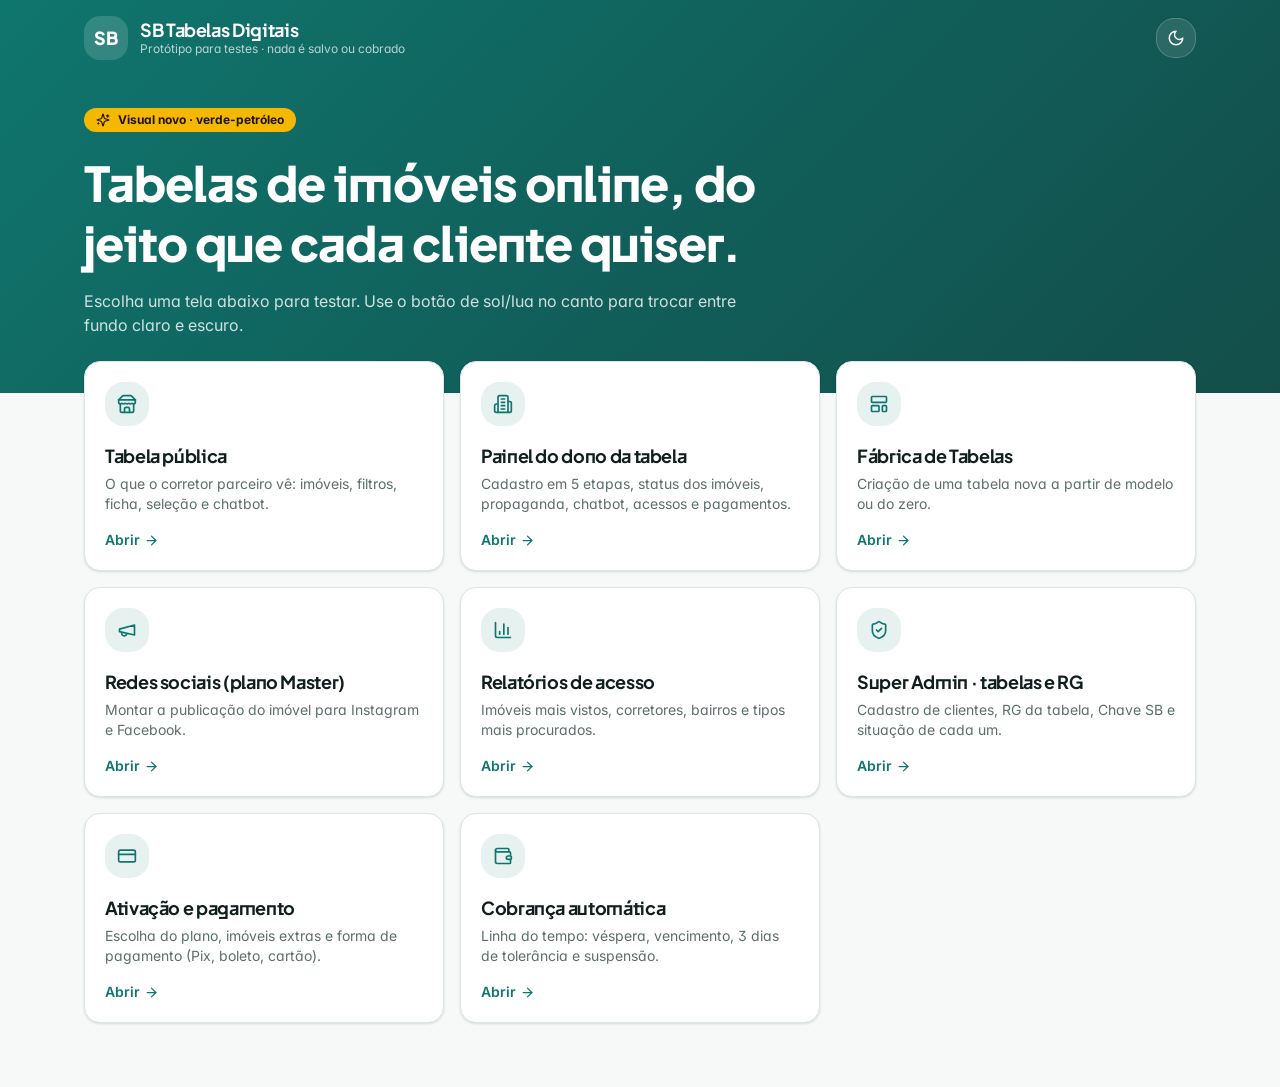
==== sb-prototipo/index.html @ ddd3e90e "Add files via upload" ====
<!doctype html>
<html lang="pt-BR">
  <head>
    <meta charset="UTF-8" />
    <meta name="viewport" content="width=device-width, initial-scale=1.0" />
    <meta name="theme-color" content="#0f766e" />
    <title>SB Tabelas Digitais</title>
    <script>
      try { var t = localStorage.getItem("sb-tema"); if (t === "dark" || (!t && matchMedia("(prefers-color-scheme: dark)").matches)) document.documentElement.classList.add("dark"); } catch (e) {}
    </script>
    <script type="module" crossorigin src="./index-D_wbUyNQ.js"></script>
    <link rel="stylesheet" crossorigin href="./index-CWhrk4rQ.css">
  </head>
  <body>
    <div id="root"></div>
  </body>
</html>
---- sb-prototipo/index-CWhrk4rQ.css ----
@import"https://fonts.googleapis.com/css2?family=Inter:wght@400;500;600;700&family=Plus+Jakarta+Sans:wght@600;700;800&display=swap";@layer properties{@supports (((-webkit-hyphens:none)) and (not (margin-trim:block))) or ((-moz-orient:inline) and (not (color:rgb(from red r g b)))){*,:before,:after,::backdrop{--tw-translate-x:0;--tw-translate-y:0;--tw-translate-z:0;--tw-space-y-reverse:0;--tw-border-style:solid;--tw-gradient-position:initial;--tw-gradient-from:#0000;--tw-gradient-via:#0000;--tw-gradient-to:#0000;--tw-gradient-stops:initial;--tw-gradient-via-stops:initial;--tw-gradient-from-position:0%;--tw-gradient-via-position:50%;--tw-gradient-to-position:100%;--tw-leading:initial;--tw-font-weight:initial;--tw-tracking:initial;--tw-shadow:0 0 #0000;--tw-shadow-color:initial;--tw-shadow-alpha:100%;--tw-inset-shadow:0 0 #0000;--tw-inset-shadow-color:initial;--tw-inset-shadow-alpha:100%;--tw-ring-color:initial;--tw-ring-shadow:0 0 #0000;--tw-inset-ring-color:initial;--tw-inset-ring-shadow:0 0 #0000;--tw-ring-inset:initial;--tw-ring-offset-width:0px;--tw-ring-offset-color:#fff;--tw-ring-offset-shadow:0 0 #0000;--tw-outline-style:solid;--tw-backdrop-blur:initial;--tw-backdrop-brightness:initial;--tw-backdrop-contrast:initial;--tw-backdrop-grayscale:initial;--tw-backdrop-hue-rotate:initial;--tw-backdrop-invert:initial;--tw-backdrop-opacity:initial;--tw-backdrop-saturate:initial;--tw-backdrop-sepia:initial;--tw-duration:initial;--tw-scale-x:1;--tw-scale-y:1;--tw-scale-z:1;--tw-blur:initial;--tw-brightness:initial;--tw-contrast:initial;--tw-grayscale:initial;--tw-hue-rotate:initial;--tw-invert:initial;--tw-opacity:initial;--tw-saturate:initial;--tw-sepia:initial;--tw-drop-shadow:initial;--tw-drop-shadow-color:initial;--tw-drop-shadow-alpha:100%;--tw-drop-shadow-size:initial;--tw-animation-delay:0s;--tw-animation-direction:normal;--tw-animation-duration:initial;--tw-animation-fill-mode:none;--tw-animation-iteration-count:1;--tw-enter-blur:0;--tw-enter-opacity:1;--tw-enter-rotate:0;--tw-enter-scale:1;--tw-enter-translate-x:0;--tw-enter-translate-y:0;--tw-exit-blur:0;--tw-exit-opacity:1;--tw-exit-rotate:0;--tw-exit-scale:1;--tw-exit-translate-x:0;--tw-exit-translate-y:0}}}@layer theme{:root,:host{--font-sans:"Inter", ui-sans-serif, system-ui, sans-serif;--font-serif:ui-serif, Georgia, Cambria, "Times New Roman", Times, serif;--font-mono:ui-monospace, SFMono-Regular, Menlo, Monaco, Consolas, "Liberation Mono", "Courier New", monospace;--color-red-100:oklch(93.6% .032 17.717);--color-red-200:oklch(88.5% .062 18.334);--color-red-300:oklch(80.8% .114 19.571);--color-red-400:oklch(70.4% .191 22.216);--color-red-500:oklch(63.7% .237 25.331);--color-orange-100:oklch(95.4% .038 75.164);--color-orange-200:oklch(90.1% .076 70.697);--color-orange-300:oklch(83.7% .128 66.29);--color-orange-400:oklch(75% .183 55.934);--color-orange-500:oklch(70.5% .213 47.604);--color-amber-50:oklch(98.7% .022 95.277);--color-amber-100:oklch(96.2% .059 95.617);--color-amber-200:oklch(92.4% .12 95.746);--color-amber-300:oklch(87.9% .169 91.605);--color-amber-400:oklch(82.8% .189 84.429);--color-amber-500:oklch(76.9% .188 70.08);--color-amber-600:oklch(66.6% .179 58.318);--color-yellow-100:oklch(97.3% .071 103.193);--color-yellow-300:oklch(90.5% .182 98.111);--color-emerald-100:oklch(95% .052 163.051);--color-emerald-200:oklch(90.5% .093 164.15);--color-emerald-300:oklch(84.5% .143 164.978);--color-emerald-400:oklch(76.5% .177 163.223);--color-emerald-500:oklch(69.6% .17 162.48);--color-emerald-600:oklch(59.6% .145 163.225);--color-emerald-800:oklch(43.2% .095 166.913);--color-cyan-100:oklch(95.6% .045 203.388);--color-cyan-300:oklch(86.5% .127 207.078);--color-sky-100:oklch(95.1% .026 236.824);--color-sky-200:oklch(90.1% .058 230.902);--color-sky-300:oklch(82.8% .111 230.318);--color-sky-400:oklch(74.6% .16 232.661);--color-sky-500:oklch(68.5% .169 237.323);--color-violet-100:oklch(94.3% .029 294.588);--color-violet-200:oklch(89.4% .057 293.283);--color-violet-300:oklch(81.1% .111 293.571);--color-rose-50:oklch(96.9% .015 12.422);--color-rose-100:oklch(94.1% .03 12.58);--color-rose-200:oklch(89.2% .058 10.001);--color-rose-300:oklch(81% .117 11.638);--color-rose-400:oklch(71.2% .194 13.428);--color-rose-500:oklch(64.5% .246 16.439);--color-rose-800:oklch(45.5% .188 13.697);--color-rose-950:oklch(27.1% .105 12.094);--color-slate-300:oklch(86.9% .022 252.894);--color-slate-500:oklch(55.4% .046 257.417);--color-slate-600:oklch(44.6% .043 257.281);--color-slate-700:oklch(37.2% .044 257.287);--color-slate-800:oklch(27.9% .041 260.031);--color-slate-900:oklch(20.8% .042 265.755);--color-slate-950:oklch(12.9% .042 264.695);--color-stone-500:oklch(55.3% .013 58.071);--color-stone-600:oklch(44.4% .011 73.639);--color-stone-700:oklch(37.4% .01 67.558);--color-stone-800:oklch(26.8% .007 34.298);--color-stone-900:oklch(21.6% .006 56.043);--color-black:#000;--color-white:#fff;--spacing:.25rem;--container-xs:20rem;--container-md:28rem;--container-lg:32rem;--container-xl:36rem;--container-2xl:42rem;--container-3xl:48rem;--container-4xl:56rem;--container-5xl:64rem;--container-6xl:72rem;--container-7xl:80rem;--text-xs:.75rem;--text-xs--line-height:calc(1 / .75);--text-sm:.875rem;--text-sm--line-height:calc(1.25 / .875);--text-base:1rem;--text-base--line-height: 1.5 ;--text-lg:1.125rem;--text-lg--line-height:calc(1.75 / 1.125);--text-xl:1.25rem;--text-xl--line-height:calc(1.75 / 1.25);--text-2xl:1.5rem;--text-2xl--line-height:calc(2 / 1.5);--text-3xl:1.875rem;--text-3xl--line-height: 1.2 ;--text-4xl:2.25rem;--text-4xl--line-height:calc(2.5 / 2.25);--text-5xl:3rem;--text-5xl--line-height:1;--text-6xl:3.75rem;--text-6xl--line-height:1;--font-weight-medium:500;--font-weight-semibold:600;--font-weight-bold:700;--font-weight-extrabold:800;--tracking-tight:-.025em;--tracking-wider:.05em;--tracking-widest:.1em;--leading-tight:1.25;--radius-2xl:1rem;--radius-3xl:1.5rem;--animate-spin:spin 1s linear infinite;--blur-sm:8px;--blur-md:12px;--blur-xl:24px;--aspect-video:16 / 9;--default-transition-duration:.15s;--default-transition-timing-function:cubic-bezier(.4, 0, .2, 1);--default-font-family:"Inter", ui-sans-serif, system-ui, sans-serif;--default-mono-font-family:var(--font-mono);--font-display:"Plus Jakarta Sans", "Inter", ui-sans-serif, sans-serif}}@layer base{*,:after,:before,::backdrop{box-sizing:border-box;border:0 solid;margin:0;padding:0}::file-selector-button{box-sizing:border-box;border:0 solid;margin:0;padding:0}html,:host{-webkit-text-size-adjust:100%;tab-size:4;line-height:1.5;font-family:var(--default-font-family,-apple-system, BlinkMacSystemFont, "Segoe UI", Roboto, "Helvetica Neue", "Noto Sans", Arial, sans-serif, "Apple Color Emoji", "Segoe UI Emoji", "Segoe UI Symbol", "Noto Color Emoji");font-feature-settings:var(--default-font-feature-settings,normal);font-variation-settings:var(--default-font-variation-settings,normal);-webkit-tap-highlight-color:transparent}hr{height:0;color:inherit;border-top-width:1px}abbr:where([title]){-webkit-text-decoration:underline dotted;text-decoration:underline dotted}h1,h2,h3,h4,h5,h6{font-size:inherit;font-weight:inherit}a{color:inherit;-webkit-text-decoration:inherit;text-decoration:inherit}b,strong{font-weight:bolder}code,kbd,samp,pre{font-family:var(--default-mono-font-family,ui-monospace, SFMono-Regular, Menlo, Monaco, Consolas, "Liberation Mono", "Courier New", monospace);font-feature-settings:var(--default-mono-font-feature-settings,normal);font-variation-settings:var(--default-mono-font-variation-settings,normal);font-size:1em}small{font-size:80%}sub,sup{vertical-align:baseline;font-size:75%;line-height:0;position:relative}sub{bottom:-.25em}sup{top:-.5em}table{text-indent:0;border-color:inherit;border-collapse:collapse}:-moz-focusring:where(:not(iframe)){outline:auto}progress{vertical-align:baseline}summary{display:list-item}ol,ul,menu{list-style:none}img,svg,video,canvas,audio,iframe,embed,object{vertical-align:middle;display:block}img,video{max-width:100%;height:auto}button,input,select,optgroup,textarea{font:inherit;font-feature-settings:inherit;font-variation-settings:inherit;letter-spacing:inherit;color:inherit;opacity:1;background-color:#0000;border-radius:0}::file-selector-button{font:inherit;font-feature-settings:inherit;font-variation-settings:inherit;letter-spacing:inherit;color:inherit;opacity:1;background-color:#0000;border-radius:0}:where(select:is([multiple],[size])) optgroup{font-weight:bolder}:where(select:is([multiple],[size])) optgroup option{padding-inline-start:20px}::file-selector-button{margin-inline-end:4px}::placeholder{opacity:1}@supports (not ((-webkit-appearance:-apple-pay-button))) or (contain-intrinsic-size:1px){::placeholder{color:currentColor}@supports (color:color-mix(in lab,red,red)){::placeholder{color:color-mix(in oklab,currentcolor 50%,transparent)}}}textarea{resize:vertical}::-webkit-search-decoration{-webkit-appearance:none}::-webkit-date-and-time-value{min-height:1lh;text-align:inherit}::-webkit-datetime-edit{display:inline-flex}::-webkit-datetime-edit-fields-wrapper{padding:0}::-webkit-datetime-edit{padding-block:0}::-webkit-datetime-edit-year-field{padding-block:0}::-webkit-datetime-edit-month-field{padding-block:0}::-webkit-datetime-edit-day-field{padding-block:0}::-webkit-datetime-edit-hour-field{padding-block:0}::-webkit-datetime-edit-minute-field{padding-block:0}::-webkit-datetime-edit-second-field{padding-block:0}::-webkit-datetime-edit-millisecond-field{padding-block:0}::-webkit-datetime-edit-meridiem-field{padding-block:0}::-webkit-calendar-picker-indicator{line-height:1}:-moz-ui-invalid{box-shadow:none}button,input:where([type=button],[type=reset],[type=submit]){appearance:button}::file-selector-button{appearance:button}::-webkit-inner-spin-button{height:auto}::-webkit-outer-spin-button{height:auto}[hidden]:where(:not([hidden=until-found])){display:none!important}*{border-color:var(--border)}html{color-scheme:light}html.dark{color-scheme:dark}body{background-color:var(--background);color:var(--foreground);-webkit-font-smoothing:antialiased;-moz-osx-font-smoothing:grayscale;font-family:var(--font-sans);font-feature-settings:"cv11","ss01"}h1,h2,h3,.font-display{font-family:var(--font-display);letter-spacing:-.02em}::selection{background:var(--accent)}@supports (color:color-mix(in lab,red,red)){::selection{background:color-mix(in srgb,var(--accent) 40%,transparent)}}}@layer components{.sb-surface{border-radius:var(--radius-2xl);border-style:var(--tw-border-style);border-width:1px;border-color:var(--border);background-color:var(--card);--tw-shadow:0 1px 3px 0 var(--tw-shadow-color,#0000001a), 0 1px 2px -1px var(--tw-shadow-color,#0000001a);box-shadow:var(--tw-inset-shadow),var(--tw-inset-ring-shadow),var(--tw-ring-offset-shadow),var(--tw-ring-shadow),var(--tw-shadow)}.sb-eyebrow{--tw-font-weight:var(--font-weight-bold);font-size:11px;font-weight:var(--font-weight-bold);--tw-tracking:.18em;letter-spacing:.18em;color:var(--primary);text-transform:uppercase}.sb-hero{background:var(--brand-gradient);color:#fff}.sb-chip{align-items:center;gap:calc(var(--spacing) * 1.5);border-style:var(--tw-border-style);border-width:1px;border-color:var(--border);background-color:var(--card);padding-inline:calc(var(--spacing) * 3);padding-block:calc(var(--spacing) * 1.5);font-size:var(--text-xs);line-height:var(--tw-leading,var(--text-xs--line-height));--tw-font-weight:var(--font-weight-medium);font-weight:var(--font-weight-medium);border-radius:2147483647px;display:inline-flex}.sb-chip[data-active=true]{border-color:var(--primary);background-color:var(--primary)}@supports (color:color-mix(in lab,red,red)){.sb-chip[data-active=true]{background-color:color-mix(in oklab,var(--primary) 10%,transparent)}}.sb-chip[data-active=true]{color:var(--primary)}}@layer utilities{.pointer-events-none{pointer-events:none}.visible{visibility:visible}.absolute{position:absolute}.fixed{position:fixed}.relative{position:relative}.static{position:static}.sticky{position:sticky}.inset-0{inset:0}.inset-y-0{inset-block:0}.top-0{top:0}.top-1\/2{top:50%}.top-2{top:calc(var(--spacing) * 2)}.top-3{top:calc(var(--spacing) * 3)}.top-3\.5{top:calc(var(--spacing) * 3.5)}.top-4{top:calc(var(--spacing) * 4)}.top-14{top:calc(var(--spacing) * 14)}.right-0{right:0}.right-2{right:calc(var(--spacing) * 2)}.right-3{right:calc(var(--spacing) * 3)}.right-4{right:calc(var(--spacing) * 4)}.right-5{right:calc(var(--spacing) * 5)}.bottom-0{bottom:0}.bottom-3{bottom:calc(var(--spacing) * 3)}.bottom-4{bottom:calc(var(--spacing) * 4)}.bottom-5{bottom:calc(var(--spacing) * 5)}.bottom-16{bottom:calc(var(--spacing) * 16)}.left-0{left:0}.left-1\/2{left:50%}.left-2{left:calc(var(--spacing) * 2)}.left-3{left:calc(var(--spacing) * 3)}.left-4{left:calc(var(--spacing) * 4)}.z-10{z-index:10}.z-20{z-index:20}.z-30{z-index:30}.z-40{z-index:40}.z-50{z-index:50}.z-\[80\]{z-index:80}.z-\[90\]{z-index:90}.order-1{order:1}.order-2{order:2}.col-span-2{grid-column:span 2/span 2}.col-span-full{grid-column:1/-1}.mx-3{margin-inline:calc(var(--spacing) * 3)}.mx-auto{margin-inline:auto}.-mt-3{margin-top:calc(var(--spacing) * -3)}.-mt-8{margin-top:calc(var(--spacing) * -8)}.mt-0\.5{margin-top:calc(var(--spacing) * .5)}.mt-1{margin-top:var(--spacing)}.mt-2{margin-top:calc(var(--spacing) * 2)}.mt-3{margin-top:calc(var(--spacing) * 3)}.mt-4{margin-top:calc(var(--spacing) * 4)}.mt-5{margin-top:calc(var(--spacing) * 5)}.mt-6{margin-top:calc(var(--spacing) * 6)}.mt-7{margin-top:calc(var(--spacing) * 7)}.mt-8{margin-top:calc(var(--spacing) * 8)}.mt-auto{margin-top:auto}.mr-1{margin-right:var(--spacing)}.mr-2{margin-right:calc(var(--spacing) * 2)}.mr-auto{margin-right:auto}.mb-1{margin-bottom:var(--spacing)}.mb-1\.5{margin-bottom:calc(var(--spacing) * 1.5)}.mb-2{margin-bottom:calc(var(--spacing) * 2)}.mb-3{margin-bottom:calc(var(--spacing) * 3)}.mb-4{margin-bottom:calc(var(--spacing) * 4)}.mb-5{margin-bottom:calc(var(--spacing) * 5)}.mb-6{margin-bottom:calc(var(--spacing) * 6)}.mb-7{margin-bottom:calc(var(--spacing) * 7)}.mb-8{margin-bottom:calc(var(--spacing) * 8)}.ml-1{margin-left:var(--spacing)}.ml-auto{margin-left:auto}.line-clamp-3{-webkit-line-clamp:3;-webkit-box-orient:vertical;display:-webkit-box;overflow:hidden}.block{display:block}.flex{display:flex}.grid{display:grid}.hidden{display:none}.inline{display:inline}.inline-flex{display:inline-flex}.inline-grid{display:inline-grid}.table{display:table}.aspect-\[16\/9\]{aspect-ratio:16/9}.aspect-video{aspect-ratio:var(--aspect-video)}.size-1\.5{width:calc(var(--spacing) * 1.5);height:calc(var(--spacing) * 1.5)}.size-2{width:calc(var(--spacing) * 2);height:calc(var(--spacing) * 2)}.size-2\.5{width:calc(var(--spacing) * 2.5);height:calc(var(--spacing) * 2.5)}.size-4{width:calc(var(--spacing) * 4);height:calc(var(--spacing) * 4)}.size-5{width:calc(var(--spacing) * 5);height:calc(var(--spacing) * 5)}.size-7{width:calc(var(--spacing) * 7);height:calc(var(--spacing) * 7)}.size-8{width:calc(var(--spacing) * 8);height:calc(var(--spacing) * 8)}.size-9{width:calc(var(--spacing) * 9);height:calc(var(--spacing) * 9)}.size-10{width:calc(var(--spacing) * 10);height:calc(var(--spacing) * 10)}.size-11{width:calc(var(--spacing) * 11);height:calc(var(--spacing) * 11)}.size-12{width:calc(var(--spacing) * 12);height:calc(var(--spacing) * 12)}.size-14{width:calc(var(--spacing) * 14);height:calc(var(--spacing) * 14)}.size-16{width:calc(var(--spacing) * 16);height:calc(var(--spacing) * 16)}.size-20{width:calc(var(--spacing) * 20);height:calc(var(--spacing) * 20)}.h-1{height:var(--spacing)}.h-2{height:calc(var(--spacing) * 2)}.h-4{height:calc(var(--spacing) * 4)}.h-5{height:calc(var(--spacing) * 5)}.h-6{height:calc(var(--spacing) * 6)}.h-7{height:calc(var(--spacing) * 7)}.h-8{height:calc(var(--spacing) * 8)}.h-9{height:calc(var(--spacing) * 9)}.h-10{height:calc(var(--spacing) * 10)}.h-11{height:calc(var(--spacing) * 11)}.h-12{height:calc(var(--spacing) * 12)}.h-14{height:calc(var(--spacing) * 14)}.h-16{height:calc(var(--spacing) * 16)}.h-20{height:calc(var(--spacing) * 20)}.h-28{height:calc(var(--spacing) * 28)}.h-48{height:calc(var(--spacing) * 48)}.h-52{height:calc(var(--spacing) * 52)}.h-64{height:calc(var(--spacing) * 64)}.h-\[400px\]{height:400px}.h-\[520px\]{height:520px}.h-\[calc\(100vh-64px\)\]{height:calc(100vh - 64px)}.h-full{height:100%}.h-px{height:1px}.max-h-28{max-height:calc(var(--spacing) * 28)}.max-h-40{max-height:calc(var(--spacing) * 40)}.max-h-80{max-height:calc(var(--spacing) * 80)}.max-h-\[92vh\]{max-height:92vh}.max-h-\[calc\(100vh-7rem\)\]{max-height:calc(100vh - 7rem)}.min-h-10{min-height:calc(var(--spacing) * 10)}.min-h-12{min-height:calc(var(--spacing) * 12)}.min-h-20{min-height:calc(var(--spacing) * 20)}.min-h-32{min-height:calc(var(--spacing) * 32)}.min-h-40{min-height:calc(var(--spacing) * 40)}.min-h-56{min-height:calc(var(--spacing) * 56)}.min-h-60{min-height:calc(var(--spacing) * 60)}.min-h-80{min-height:calc(var(--spacing) * 80)}.min-h-\[520px\]{min-height:520px}.min-h-\[800px\]{min-height:800px}.min-h-\[calc\(100vh-5rem\)\]{min-height:calc(100vh - 5rem)}.min-h-screen{min-height:100vh}.w-4{width:calc(var(--spacing) * 4)}.w-5{width:calc(var(--spacing) * 5)}.w-8{width:calc(var(--spacing) * 8)}.w-10{width:calc(var(--spacing) * 10)}.w-11{width:calc(var(--spacing) * 11)}.w-12{width:calc(var(--spacing) * 12)}.w-16{width:calc(var(--spacing) * 16)}.w-20{width:calc(var(--spacing) * 20)}.w-24{width:calc(var(--spacing) * 24)}.w-32{width:calc(var(--spacing) * 32)}.w-64{width:calc(var(--spacing) * 64)}.w-80{width:calc(var(--spacing) * 80)}.w-\[42\%\]{width:42%}.w-\[86vw\]{width:86vw}.w-\[310px\]{width:310px}.w-\[calc\(100\%-2rem\)\]{width:calc(100% - 2rem)}.w-\[min\(370px\,calc\(100vw-2\.5rem\)\)\]{width:min(370px,100vw - 2.5rem)}.w-\[var\(--radix-select-trigger-width\)\]{width:var(--radix-select-trigger-width)}.w-fit{width:fit-content}.w-full{width:100%}.max-w-2xl{max-width:var(--container-2xl)}.max-w-3xl{max-width:var(--container-3xl)}.max-w-4xl{max-width:var(--container-4xl)}.max-w-5xl{max-width:var(--container-5xl)}.max-w-6xl{max-width:var(--container-6xl)}.max-w-7xl{max-width:var(--container-7xl)}.max-w-36{max-width:calc(var(--spacing) * 36)}.max-w-56{max-width:calc(var(--spacing) * 56)}.max-w-64{max-width:calc(var(--spacing) * 64)}.max-w-80{max-width:calc(var(--spacing) * 80)}.max-w-\[90\%\]{max-width:90%}.max-w-\[1440px\]{max-width:1440px}.max-w-\[1450px\]{max-width:1450px}.max-w-\[1480px\]{max-width:1480px}.max-w-\[1500px\]{max-width:1500px}.max-w-\[1550px\]{max-width:1550px}.max-w-\[1600px\]{max-width:1600px}.max-w-\[min\(78\%\,560px\)\]{max-width:min(78%,560px)}.max-w-lg{max-width:var(--container-lg)}.max-w-md{max-width:var(--container-md)}.max-w-xl{max-width:var(--container-xl)}.max-w-xs{max-width:var(--container-xs)}.min-w-0{min-width:0}.min-w-44{min-width:calc(var(--spacing) * 44)}.min-w-\[8rem\]{min-width:8rem}.min-w-\[880px\]{min-width:880px}.min-w-fit{min-width:fit-content}.flex-1{flex:1}.flex-shrink-0,.shrink-0{flex-shrink:0}.-translate-x-1\/2{--tw-translate-x: -50% ;translate:var(--tw-translate-x) var(--tw-translate-y)}.-translate-y-1\/2{--tw-translate-y: -50% ;translate:var(--tw-translate-x) var(--tw-translate-y)}.translate-y-1{--tw-translate-y:var(--spacing);translate:var(--tw-translate-x) var(--tw-translate-y)}.animate-in{animation:enter var(--tw-animation-duration,var(--tw-duration,.15s))var(--tw-ease,ease)var(--tw-animation-delay,0s)var(--tw-animation-iteration-count,1)var(--tw-animation-direction,normal)var(--tw-animation-fill-mode,none)}.animate-spin{animation:var(--animate-spin)}.cursor-default{cursor:default}.cursor-pointer{cursor:pointer}.resize-none{resize:none}.resize-y{resize:vertical}.scroll-mt-36{scroll-margin-top:calc(var(--spacing) * 36)}.\[scrollbar-width\:none\]{scrollbar-width:none}.appearance-none{appearance:none}.grid-cols-2{grid-template-columns:repeat(2,minmax(0,1fr))}.grid-cols-3{grid-template-columns:repeat(3,minmax(0,1fr))}.grid-cols-5{grid-template-columns:repeat(5,minmax(0,1fr))}.grid-cols-\[\.45fr_1fr\]{grid-template-columns:.45fr 1fr}.flex-col{flex-direction:column}.flex-wrap{flex-wrap:wrap}.place-items-center{place-items:center}.items-center{align-items:center}.items-end{align-items:flex-end}.items-start{align-items:flex-start}.justify-between{justify-content:space-between}.justify-center{justify-content:center}.justify-end{justify-content:flex-end}.justify-start{justify-content:flex-start}.gap-1{gap:var(--spacing)}.gap-1\.5{gap:calc(var(--spacing) * 1.5)}.gap-2{gap:calc(var(--spacing) * 2)}.gap-2\.5{gap:calc(var(--spacing) * 2.5)}.gap-3{gap:calc(var(--spacing) * 3)}.gap-4{gap:calc(var(--spacing) * 4)}.gap-5{gap:calc(var(--spacing) * 5)}.gap-6{gap:calc(var(--spacing) * 6)}.gap-8{gap:calc(var(--spacing) * 8)}.gap-10{gap:calc(var(--spacing) * 10)}:where(.space-y-1>:not(:last-child)){--tw-space-y-reverse:0;margin-block-start:calc(var(--spacing) * var(--tw-space-y-reverse));margin-block-end:calc(var(--spacing) * calc(1 - var(--tw-space-y-reverse)))}:where(.space-y-2>:not(:last-child)){--tw-space-y-reverse:0;margin-block-start:calc(calc(var(--spacing) * 2) * var(--tw-space-y-reverse));margin-block-end:calc(calc(var(--spacing) * 2) * calc(1 - var(--tw-space-y-reverse)))}:where(.space-y-3>:not(:last-child)){--tw-space-y-reverse:0;margin-block-start:calc(calc(var(--spacing) * 3) * var(--tw-space-y-reverse));margin-block-end:calc(calc(var(--spacing) * 3) * calc(1 - var(--tw-space-y-reverse)))}:where(.space-y-4>:not(:last-child)){--tw-space-y-reverse:0;margin-block-start:calc(calc(var(--spacing) * 4) * var(--tw-space-y-reverse));margin-block-end:calc(calc(var(--spacing) * 4) * calc(1 - var(--tw-space-y-reverse)))}:where(.space-y-5>:not(:last-child)){--tw-space-y-reverse:0;margin-block-start:calc(calc(var(--spacing) * 5) * var(--tw-space-y-reverse));margin-block-end:calc(calc(var(--spacing) * 5) * calc(1 - var(--tw-space-y-reverse)))}:where(.space-y-6>:not(:last-child)){--tw-space-y-reverse:0;margin-block-start:calc(calc(var(--spacing) * 6) * var(--tw-space-y-reverse));margin-block-end:calc(calc(var(--spacing) * 6) * calc(1 - var(--tw-space-y-reverse)))}:where(.space-y-12>:not(:last-child)){--tw-space-y-reverse:0;margin-block-start:calc(calc(var(--spacing) * 12) * var(--tw-space-y-reverse));margin-block-end:calc(calc(var(--spacing) * 12) * calc(1 - var(--tw-space-y-reverse)))}.self-start{align-self:flex-start}.truncate{text-overflow:ellipsis;white-space:nowrap;overflow:hidden}.overflow-auto{overflow:auto}.overflow-hidden{overflow:hidden}.overflow-x-auto{overflow-x:auto}.overflow-y-auto{overflow-y:auto}.rounded{border-radius:.25rem}.rounded-2xl{border-radius:var(--radius-2xl)}.rounded-3xl{border-radius:var(--radius-3xl)}.rounded-\[22px\]{border-radius:22px}.rounded-\[24px\]{border-radius:24px}.rounded-\[26px\]{border-radius:26px}.rounded-\[28px\]{border-radius:28px}.rounded-\[30px\]{border-radius:30px}.rounded-\[32px\]{border-radius:32px}.rounded-\[34px\]{border-radius:34px}.rounded-full{border-radius:2147483647px}.rounded-lg{border-radius:var(--radius)}.rounded-md{border-radius:calc(var(--radius) - 3px)}.rounded-none{border-radius:0}.rounded-xl{border-radius:calc(var(--radius) + 4px)}.rounded-tl-md{border-top-left-radius:calc(var(--radius) - 3px)}.rounded-r-md{border-top-right-radius:calc(var(--radius) - 3px);border-bottom-right-radius:calc(var(--radius) - 3px)}.rounded-br-md{border-bottom-right-radius:calc(var(--radius) - 3px)}.rounded-bl-md{border-bottom-left-radius:calc(var(--radius) - 3px)}.border{border-style:var(--tw-border-style);border-width:1px}.border-0{border-style:var(--tw-border-style);border-width:0}.border-2{border-style:var(--tw-border-style);border-width:2px}.border-t{border-top-style:var(--tw-border-style);border-top-width:1px}.border-r{border-right-style:var(--tw-border-style);border-right-width:1px}.border-b{border-bottom-style:var(--tw-border-style);border-bottom-width:1px}.border-b-4{border-bottom-style:var(--tw-border-style);border-bottom-width:4px}.border-dashed{--tw-border-style:dashed;border-style:dashed}.border-amber-200\/10{border-color:#fee6851a}@supports (color:color-mix(in lab,red,red)){.border-amber-200\/10{border-color:color-mix(in oklab,var(--color-amber-200) 10%,transparent)}}.border-amber-300{border-color:var(--color-amber-300)}.border-amber-300\/15{border-color:#ffd23626}@supports (color:color-mix(in lab,red,red)){.border-amber-300\/15{border-color:color-mix(in oklab,var(--color-amber-300) 15%,transparent)}}.border-amber-300\/20{border-color:#ffd23633}@supports (color:color-mix(in lab,red,red)){.border-amber-300\/20{border-color:color-mix(in oklab,var(--color-amber-300) 20%,transparent)}}.border-amber-300\/25{border-color:#ffd23640}@supports (color:color-mix(in lab,red,red)){.border-amber-300\/25{border-color:color-mix(in oklab,var(--color-amber-300) 25%,transparent)}}.border-amber-300\/30{border-color:#ffd2364d}@supports (color:color-mix(in lab,red,red)){.border-amber-300\/30{border-color:color-mix(in oklab,var(--color-amber-300) 30%,transparent)}}.border-amber-400{border-color:var(--color-amber-400)}.border-amber-400\/25{border-color:#fcbb0040}@supports (color:color-mix(in lab,red,red)){.border-amber-400\/25{border-color:color-mix(in oklab,var(--color-amber-400) 25%,transparent)}}.border-amber-500\/40{border-color:#f99c0066}@supports (color:color-mix(in lab,red,red)){.border-amber-500\/40{border-color:color-mix(in oklab,var(--color-amber-500) 40%,transparent)}}.border-amber-600\/50{border-color:#dd740080}@supports (color:color-mix(in lab,red,red)){.border-amber-600\/50{border-color:color-mix(in oklab,var(--color-amber-600) 50%,transparent)}}.border-border{border-color:var(--border)}.border-current{border-color:currentColor}.border-cyan-300\/20{border-color:#53eafd33}@supports (color:color-mix(in lab,red,red)){.border-cyan-300\/20{border-color:color-mix(in oklab,var(--color-cyan-300) 20%,transparent)}}.border-emerald-300\/15{border-color:#5ee9b526}@supports (color:color-mix(in lab,red,red)){.border-emerald-300\/15{border-color:color-mix(in oklab,var(--color-emerald-300) 15%,transparent)}}.border-emerald-300\/25{border-color:#5ee9b540}@supports (color:color-mix(in lab,red,red)){.border-emerald-300\/25{border-color:color-mix(in oklab,var(--color-emerald-300) 25%,transparent)}}.border-emerald-300\/30{border-color:#5ee9b54d}@supports (color:color-mix(in lab,red,red)){.border-emerald-300\/30{border-color:color-mix(in oklab,var(--color-emerald-300) 30%,transparent)}}.border-emerald-400\/10{border-color:#00d2941a}@supports (color:color-mix(in lab,red,red)){.border-emerald-400\/10{border-color:color-mix(in oklab,var(--color-emerald-400) 10%,transparent)}}.border-emerald-400\/15{border-color:#00d29426}@supports (color:color-mix(in lab,red,red)){.border-emerald-400\/15{border-color:color-mix(in oklab,var(--color-emerald-400) 15%,transparent)}}.border-emerald-400\/20{border-color:#00d29433}@supports (color:color-mix(in lab,red,red)){.border-emerald-400\/20{border-color:color-mix(in oklab,var(--color-emerald-400) 20%,transparent)}}.border-emerald-400\/25{border-color:#00d29440}@supports (color:color-mix(in lab,red,red)){.border-emerald-400\/25{border-color:color-mix(in oklab,var(--color-emerald-400) 25%,transparent)}}.border-emerald-400\/30{border-color:#00d2944d}@supports (color:color-mix(in lab,red,red)){.border-emerald-400\/30{border-color:color-mix(in oklab,var(--color-emerald-400) 30%,transparent)}}.border-emerald-400\/50{border-color:#00d29480}@supports (color:color-mix(in lab,red,red)){.border-emerald-400\/50{border-color:color-mix(in oklab,var(--color-emerald-400) 50%,transparent)}}.border-emerald-500\/40{border-color:#00bb7f66}@supports (color:color-mix(in lab,red,red)){.border-emerald-500\/40{border-color:color-mix(in oklab,var(--color-emerald-500) 40%,transparent)}}.border-emerald-500\/50{border-color:#00bb7f80}@supports (color:color-mix(in lab,red,red)){.border-emerald-500\/50{border-color:color-mix(in oklab,var(--color-emerald-500) 50%,transparent)}}.border-emerald-600\/25{border-color:#00976740}@supports (color:color-mix(in lab,red,red)){.border-emerald-600\/25{border-color:color-mix(in oklab,var(--color-emerald-600) 25%,transparent)}}.border-input{border-color:var(--input)}.border-orange-300\/25{border-color:#ffb96d40}@supports (color:color-mix(in lab,red,red)){.border-orange-300\/25{border-color:color-mix(in oklab,var(--color-orange-300) 25%,transparent)}}.border-orange-400\/25{border-color:#ff8b1a40}@supports (color:color-mix(in lab,red,red)){.border-orange-400\/25{border-color:color-mix(in oklab,var(--color-orange-400) 25%,transparent)}}.border-orange-400\/50{border-color:#ff8b1a80}@supports (color:color-mix(in lab,red,red)){.border-orange-400\/50{border-color:color-mix(in oklab,var(--color-orange-400) 50%,transparent)}}.border-orange-500\/50{border-color:#fe6e0080}@supports (color:color-mix(in lab,red,red)){.border-orange-500\/50{border-color:color-mix(in oklab,var(--color-orange-500) 50%,transparent)}}.border-primary,.border-primary\/12{border-color:var(--primary)}@supports (color:color-mix(in lab,red,red)){.border-primary\/12{border-color:color-mix(in oklab,var(--primary) 12%,transparent)}}.border-primary\/15{border-color:var(--primary)}@supports (color:color-mix(in lab,red,red)){.border-primary\/15{border-color:color-mix(in oklab,var(--primary) 15%,transparent)}}.border-primary\/18{border-color:var(--primary)}@supports (color:color-mix(in lab,red,red)){.border-primary\/18{border-color:color-mix(in oklab,var(--primary) 18%,transparent)}}.border-primary\/20{border-color:var(--primary)}@supports (color:color-mix(in lab,red,red)){.border-primary\/20{border-color:color-mix(in oklab,var(--primary) 20%,transparent)}}.border-primary\/25{border-color:var(--primary)}@supports (color:color-mix(in lab,red,red)){.border-primary\/25{border-color:color-mix(in oklab,var(--primary) 25%,transparent)}}.border-primary\/30{border-color:var(--primary)}@supports (color:color-mix(in lab,red,red)){.border-primary\/30{border-color:color-mix(in oklab,var(--primary) 30%,transparent)}}.border-primary\/35{border-color:var(--primary)}@supports (color:color-mix(in lab,red,red)){.border-primary\/35{border-color:color-mix(in oklab,var(--primary) 35%,transparent)}}.border-primary\/50{border-color:var(--primary)}@supports (color:color-mix(in lab,red,red)){.border-primary\/50{border-color:color-mix(in oklab,var(--primary) 50%,transparent)}}.border-primary\/60{border-color:var(--primary)}@supports (color:color-mix(in lab,red,red)){.border-primary\/60{border-color:color-mix(in oklab,var(--primary) 60%,transparent)}}.border-red-300\/15{border-color:#ffa3a326}@supports (color:color-mix(in lab,red,red)){.border-red-300\/15{border-color:color-mix(in oklab,var(--color-red-300) 15%,transparent)}}.border-red-300\/30{border-color:#ffa3a34d}@supports (color:color-mix(in lab,red,red)){.border-red-300\/30{border-color:color-mix(in oklab,var(--color-red-300) 30%,transparent)}}.border-red-400\/25{border-color:#ff656840}@supports (color:color-mix(in lab,red,red)){.border-red-400\/25{border-color:color-mix(in oklab,var(--color-red-400) 25%,transparent)}}.border-red-400\/30{border-color:#ff65684d}@supports (color:color-mix(in lab,red,red)){.border-red-400\/30{border-color:color-mix(in oklab,var(--color-red-400) 30%,transparent)}}.border-red-500\/30{border-color:#fb2c364d}@supports (color:color-mix(in lab,red,red)){.border-red-500\/30{border-color:color-mix(in oklab,var(--color-red-500) 30%,transparent)}}.border-red-500\/50{border-color:#fb2c3680}@supports (color:color-mix(in lab,red,red)){.border-red-500\/50{border-color:color-mix(in oklab,var(--color-red-500) 50%,transparent)}}.border-rose-300{border-color:var(--color-rose-300)}.border-rose-300\/20{border-color:#ffa2ae33}@supports (color:color-mix(in lab,red,red)){.border-rose-300\/20{border-color:color-mix(in oklab,var(--color-rose-300) 20%,transparent)}}.border-rose-300\/25{border-color:#ffa2ae40}@supports (color:color-mix(in lab,red,red)){.border-rose-300\/25{border-color:color-mix(in oklab,var(--color-rose-300) 25%,transparent)}}.border-rose-400\/15{border-color:#ff667f26}@supports (color:color-mix(in lab,red,red)){.border-rose-400\/15{border-color:color-mix(in oklab,var(--color-rose-400) 15%,transparent)}}.border-rose-400\/20{border-color:#ff667f33}@supports (color:color-mix(in lab,red,red)){.border-rose-400\/20{border-color:color-mix(in oklab,var(--color-rose-400) 20%,transparent)}}.border-rose-400\/25{border-color:#ff667f40}@supports (color:color-mix(in lab,red,red)){.border-rose-400\/25{border-color:color-mix(in oklab,var(--color-rose-400) 25%,transparent)}}.border-rose-500\/50{border-color:#ff235780}@supports (color:color-mix(in lab,red,red)){.border-rose-500\/50{border-color:color-mix(in oklab,var(--color-rose-500) 50%,transparent)}}.border-sky-200\/10{border-color:#b8e6fe1a}@supports (color:color-mix(in lab,red,red)){.border-sky-200\/10{border-color:color-mix(in oklab,var(--color-sky-200) 10%,transparent)}}.border-sky-300{border-color:var(--color-sky-300)}.border-sky-300\/10{border-color:#77d4ff1a}@supports (color:color-mix(in lab,red,red)){.border-sky-300\/10{border-color:color-mix(in oklab,var(--color-sky-300) 10%,transparent)}}.border-sky-300\/15{border-color:#77d4ff26}@supports (color:color-mix(in lab,red,red)){.border-sky-300\/15{border-color:color-mix(in oklab,var(--color-sky-300) 15%,transparent)}}.border-sky-300\/20{border-color:#77d4ff33}@supports (color:color-mix(in lab,red,red)){.border-sky-300\/20{border-color:color-mix(in oklab,var(--color-sky-300) 20%,transparent)}}.border-sky-300\/25{border-color:#77d4ff40}@supports (color:color-mix(in lab,red,red)){.border-sky-300\/25{border-color:color-mix(in oklab,var(--color-sky-300) 25%,transparent)}}.border-sky-500\/50{border-color:#00a5ef80}@supports (color:color-mix(in lab,red,red)){.border-sky-500\/50{border-color:color-mix(in oklab,var(--color-sky-500) 50%,transparent)}}.border-slate-300\/15{border-color:#cad5e226}@supports (color:color-mix(in lab,red,red)){.border-slate-300\/15{border-color:color-mix(in oklab,var(--color-slate-300) 15%,transparent)}}.border-slate-500{border-color:var(--color-slate-500)}.border-slate-600{border-color:var(--color-slate-600)}.border-stone-500\/20{border-color:#79716b33}@supports (color:color-mix(in lab,red,red)){.border-stone-500\/20{border-color:color-mix(in oklab,var(--color-stone-500) 20%,transparent)}}.border-stone-600\/30{border-color:#57534d4d}@supports (color:color-mix(in lab,red,red)){.border-stone-600\/30{border-color:color-mix(in oklab,var(--color-stone-600) 30%,transparent)}}.border-transparent{border-color:#0000}.border-violet-300\/15{border-color:#c4b4ff26}@supports (color:color-mix(in lab,red,red)){.border-violet-300\/15{border-color:color-mix(in oklab,var(--color-violet-300) 15%,transparent)}}.border-violet-300\/20{border-color:#c4b4ff33}@supports (color:color-mix(in lab,red,red)){.border-violet-300\/20{border-color:color-mix(in oklab,var(--color-violet-300) 20%,transparent)}}.border-warning\/30{border-color:var(--warning)}@supports (color:color-mix(in lab,red,red)){.border-warning\/30{border-color:color-mix(in oklab,var(--warning) 30%,transparent)}}.border-white{border-color:var(--color-white)}.border-white\/20{border-color:#fff3}@supports (color:color-mix(in lab,red,red)){.border-white\/20{border-color:color-mix(in oklab,var(--color-white) 20%,transparent)}}.border-yellow-300\/50{border-color:#ffe02a80}@supports (color:color-mix(in lab,red,red)){.border-yellow-300\/50{border-color:color-mix(in oklab,var(--color-yellow-300) 50%,transparent)}}.border-t-white{border-top-color:var(--color-white)}.bg-accent{background-color:var(--accent)}.bg-amber-300{background-color:var(--color-amber-300)}.bg-amber-300\/5{background-color:#ffd2360d}@supports (color:color-mix(in lab,red,red)){.bg-amber-300\/5{background-color:color-mix(in oklab,var(--color-amber-300) 5%,transparent)}}.bg-amber-300\/8{background-color:#ffd23614}@supports (color:color-mix(in lab,red,red)){.bg-amber-300\/8{background-color:color-mix(in oklab,var(--color-amber-300) 8%,transparent)}}.bg-amber-300\/10{background-color:#ffd2361a}@supports (color:color-mix(in lab,red,red)){.bg-amber-300\/10{background-color:color-mix(in oklab,var(--color-amber-300) 10%,transparent)}}.bg-amber-300\/\[0\.05\]{background-color:#ffd2360d}@supports (color:color-mix(in lab,red,red)){.bg-amber-300\/\[0\.05\]{background-color:color-mix(in oklab,var(--color-amber-300) 5%,transparent)}}.bg-amber-300\/\[0\.06\]{background-color:#ffd2360f}@supports (color:color-mix(in lab,red,red)){.bg-amber-300\/\[0\.06\]{background-color:color-mix(in oklab,var(--color-amber-300) 6%,transparent)}}.bg-amber-300\/\[0\.08\]{background-color:#ffd23614}@supports (color:color-mix(in lab,red,red)){.bg-amber-300\/\[0\.08\]{background-color:color-mix(in oklab,var(--color-amber-300) 8%,transparent)}}.bg-amber-300\/\[0\.055\]{background-color:#ffd2360e}@supports (color:color-mix(in lab,red,red)){.bg-amber-300\/\[0\.055\]{background-color:color-mix(in oklab,var(--color-amber-300) 5.5%,transparent)}}.bg-amber-400{background-color:var(--color-amber-400)}.bg-amber-400\/10{background-color:#fcbb001a}@supports (color:color-mix(in lab,red,red)){.bg-amber-400\/10{background-color:color-mix(in oklab,var(--color-amber-400) 10%,transparent)}}.bg-amber-500\/10{background-color:#f99c001a}@supports (color:color-mix(in lab,red,red)){.bg-amber-500\/10{background-color:color-mix(in oklab,var(--color-amber-500) 10%,transparent)}}.bg-background,.bg-background\/95{background-color:var(--background)}@supports (color:color-mix(in lab,red,red)){.bg-background\/95{background-color:color-mix(in oklab,var(--background) 95%,transparent)}}.bg-black{background-color:var(--color-black)}.bg-black\/60{background-color:#0009}@supports (color:color-mix(in lab,red,red)){.bg-black\/60{background-color:color-mix(in oklab,var(--color-black) 60%,transparent)}}.bg-card,.bg-card\/80{background-color:var(--card)}@supports (color:color-mix(in lab,red,red)){.bg-card\/80{background-color:color-mix(in oklab,var(--card) 80%,transparent)}}.bg-card\/95{background-color:var(--card)}@supports (color:color-mix(in lab,red,red)){.bg-card\/95{background-color:color-mix(in oklab,var(--card) 95%,transparent)}}.bg-cyan-300\/5{background-color:#53eafd0d}@supports (color:color-mix(in lab,red,red)){.bg-cyan-300\/5{background-color:color-mix(in oklab,var(--color-cyan-300) 5%,transparent)}}.bg-destructive,.bg-destructive\/12{background-color:var(--destructive)}@supports (color:color-mix(in lab,red,red)){.bg-destructive\/12{background-color:color-mix(in oklab,var(--destructive) 12%,transparent)}}.bg-emerald-300\/10{background-color:#5ee9b51a}@supports (color:color-mix(in lab,red,red)){.bg-emerald-300\/10{background-color:color-mix(in oklab,var(--color-emerald-300) 10%,transparent)}}.bg-emerald-300\/\[0\.04\]{background-color:#5ee9b50a}@supports (color:color-mix(in lab,red,red)){.bg-emerald-300\/\[0\.04\]{background-color:color-mix(in oklab,var(--color-emerald-300) 4%,transparent)}}.bg-emerald-300\/\[0\.06\]{background-color:#5ee9b50f}@supports (color:color-mix(in lab,red,red)){.bg-emerald-300\/\[0\.06\]{background-color:color-mix(in oklab,var(--color-emerald-300) 6%,transparent)}}.bg-emerald-300\/\[0\.08\]{background-color:#5ee9b514}@supports (color:color-mix(in lab,red,red)){.bg-emerald-300\/\[0\.08\]{background-color:color-mix(in oklab,var(--color-emerald-300) 8%,transparent)}}.bg-emerald-400{background-color:var(--color-emerald-400)}.bg-emerald-400\/5{background-color:#00d2940d}@supports (color:color-mix(in lab,red,red)){.bg-emerald-400\/5{background-color:color-mix(in oklab,var(--color-emerald-400) 5%,transparent)}}.bg-emerald-400\/8{background-color:#00d29414}@supports (color:color-mix(in lab,red,red)){.bg-emerald-400\/8{background-color:color-mix(in oklab,var(--color-emerald-400) 8%,transparent)}}.bg-emerald-400\/10{background-color:#00d2941a}@supports (color:color-mix(in lab,red,red)){.bg-emerald-400\/10{background-color:color-mix(in oklab,var(--color-emerald-400) 10%,transparent)}}.bg-emerald-400\/12{background-color:#00d2941f}@supports (color:color-mix(in lab,red,red)){.bg-emerald-400\/12{background-color:color-mix(in oklab,var(--color-emerald-400) 12%,transparent)}}.bg-emerald-400\/\[0\.04\]{background-color:#00d2940a}@supports (color:color-mix(in lab,red,red)){.bg-emerald-400\/\[0\.04\]{background-color:color-mix(in oklab,var(--color-emerald-400) 4%,transparent)}}.bg-emerald-400\/\[0\.06\]{background-color:#00d2940f}@supports (color:color-mix(in lab,red,red)){.bg-emerald-400\/\[0\.06\]{background-color:color-mix(in oklab,var(--color-emerald-400) 6%,transparent)}}.bg-emerald-400\/\[0\.07\]{background-color:#00d29412}@supports (color:color-mix(in lab,red,red)){.bg-emerald-400\/\[0\.07\]{background-color:color-mix(in oklab,var(--color-emerald-400) 7%,transparent)}}.bg-emerald-400\/\[0\.035\]{background-color:#00d29409}@supports (color:color-mix(in lab,red,red)){.bg-emerald-400\/\[0\.035\]{background-color:color-mix(in oklab,var(--color-emerald-400) 3.5%,transparent)}}.bg-emerald-400\/\[0\.045\]{background-color:#00d2940b}@supports (color:color-mix(in lab,red,red)){.bg-emerald-400\/\[0\.045\]{background-color:color-mix(in oklab,var(--color-emerald-400) 4.5%,transparent)}}.bg-emerald-500\/10{background-color:#00bb7f1a}@supports (color:color-mix(in lab,red,red)){.bg-emerald-500\/10{background-color:color-mix(in oklab,var(--color-emerald-500) 10%,transparent)}}.bg-emerald-600\/10{background-color:#0097671a}@supports (color:color-mix(in lab,red,red)){.bg-emerald-600\/10{background-color:color-mix(in oklab,var(--color-emerald-600) 10%,transparent)}}.bg-foreground,.bg-foreground\/5{background-color:var(--foreground)}@supports (color:color-mix(in lab,red,red)){.bg-foreground\/5{background-color:color-mix(in oklab,var(--foreground) 5%,transparent)}}.bg-foreground\/10{background-color:var(--foreground)}@supports (color:color-mix(in lab,red,red)){.bg-foreground\/10{background-color:color-mix(in oklab,var(--foreground) 10%,transparent)}}.bg-foreground\/\[0\.02\]{background-color:var(--foreground)}@supports (color:color-mix(in lab,red,red)){.bg-foreground\/\[0\.02\]{background-color:color-mix(in oklab,var(--foreground) 2%,transparent)}}.bg-foreground\/\[0\.03\]{background-color:var(--foreground)}@supports (color:color-mix(in lab,red,red)){.bg-foreground\/\[0\.03\]{background-color:color-mix(in oklab,var(--foreground) 3%,transparent)}}.bg-foreground\/\[0\.04\]{background-color:var(--foreground)}@supports (color:color-mix(in lab,red,red)){.bg-foreground\/\[0\.04\]{background-color:color-mix(in oklab,var(--foreground) 4%,transparent)}}.bg-foreground\/\[0\.06\]{background-color:var(--foreground)}@supports (color:color-mix(in lab,red,red)){.bg-foreground\/\[0\.06\]{background-color:color-mix(in oklab,var(--foreground) 6%,transparent)}}.bg-foreground\/\[0\.07\]{background-color:var(--foreground)}@supports (color:color-mix(in lab,red,red)){.bg-foreground\/\[0\.07\]{background-color:color-mix(in oklab,var(--foreground) 7%,transparent)}}.bg-foreground\/\[0\.018\]{background-color:var(--foreground)}@supports (color:color-mix(in lab,red,red)){.bg-foreground\/\[0\.018\]{background-color:color-mix(in oklab,var(--foreground) 1.8%,transparent)}}.bg-foreground\/\[0\.025\]{background-color:var(--foreground)}@supports (color:color-mix(in lab,red,red)){.bg-foreground\/\[0\.025\]{background-color:color-mix(in oklab,var(--foreground) 2.5%,transparent)}}.bg-muted,.bg-muted\/60{background-color:var(--muted)}@supports (color:color-mix(in lab,red,red)){.bg-muted\/60{background-color:color-mix(in oklab,var(--muted) 60%,transparent)}}.bg-orange-300\/\[0\.08\]{background-color:#ffb96d14}@supports (color:color-mix(in lab,red,red)){.bg-orange-300\/\[0\.08\]{background-color:color-mix(in oklab,var(--color-orange-300) 8%,transparent)}}.bg-orange-400{background-color:var(--color-orange-400)}.bg-orange-400\/10{background-color:#ff8b1a1a}@supports (color:color-mix(in lab,red,red)){.bg-orange-400\/10{background-color:color-mix(in oklab,var(--color-orange-400) 10%,transparent)}}.bg-orange-400\/12{background-color:#ff8b1a1f}@supports (color:color-mix(in lab,red,red)){.bg-orange-400\/12{background-color:color-mix(in oklab,var(--color-orange-400) 12%,transparent)}}.bg-orange-500\/10{background-color:#fe6e001a}@supports (color:color-mix(in lab,red,red)){.bg-orange-500\/10{background-color:color-mix(in oklab,var(--color-orange-500) 10%,transparent)}}.bg-popover{background-color:var(--popover)}.bg-primary,.bg-primary\/5{background-color:var(--primary)}@supports (color:color-mix(in lab,red,red)){.bg-primary\/5{background-color:color-mix(in oklab,var(--primary) 5%,transparent)}}.bg-primary\/8{background-color:var(--primary)}@supports (color:color-mix(in lab,red,red)){.bg-primary\/8{background-color:color-mix(in oklab,var(--primary) 8%,transparent)}}.bg-primary\/10{background-color:var(--primary)}@supports (color:color-mix(in lab,red,red)){.bg-primary\/10{background-color:color-mix(in oklab,var(--primary) 10%,transparent)}}.bg-primary\/12{background-color:var(--primary)}@supports (color:color-mix(in lab,red,red)){.bg-primary\/12{background-color:color-mix(in oklab,var(--primary) 12%,transparent)}}.bg-primary\/15{background-color:var(--primary)}@supports (color:color-mix(in lab,red,red)){.bg-primary\/15{background-color:color-mix(in oklab,var(--primary) 15%,transparent)}}.bg-primary\/30{background-color:var(--primary)}@supports (color:color-mix(in lab,red,red)){.bg-primary\/30{background-color:color-mix(in oklab,var(--primary) 30%,transparent)}}.bg-primary\/\[0\.06\]{background-color:var(--primary)}@supports (color:color-mix(in lab,red,red)){.bg-primary\/\[0\.06\]{background-color:color-mix(in oklab,var(--primary) 6%,transparent)}}.bg-primary\/\[0\.045\]{background-color:var(--primary)}@supports (color:color-mix(in lab,red,red)){.bg-primary\/\[0\.045\]{background-color:color-mix(in oklab,var(--primary) 4.5%,transparent)}}.bg-primary\/\[0\.055\]{background-color:var(--primary)}@supports (color:color-mix(in lab,red,red)){.bg-primary\/\[0\.055\]{background-color:color-mix(in oklab,var(--primary) 5.5%,transparent)}}.bg-red-300\/10{background-color:#ffa3a31a}@supports (color:color-mix(in lab,red,red)){.bg-red-300\/10{background-color:color-mix(in oklab,var(--color-red-300) 10%,transparent)}}.bg-red-300\/\[0\.05\]{background-color:#ffa3a30d}@supports (color:color-mix(in lab,red,red)){.bg-red-300\/\[0\.05\]{background-color:color-mix(in oklab,var(--color-red-300) 5%,transparent)}}.bg-red-400\/10{background-color:#ff65681a}@supports (color:color-mix(in lab,red,red)){.bg-red-400\/10{background-color:color-mix(in oklab,var(--color-red-400) 10%,transparent)}}.bg-red-400\/\[0\.1\]{background-color:#ff65681a}@supports (color:color-mix(in lab,red,red)){.bg-red-400\/\[0\.1\]{background-color:color-mix(in oklab,var(--color-red-400) 10%,transparent)}}.bg-red-500\/10{background-color:#fb2c361a}@supports (color:color-mix(in lab,red,red)){.bg-red-500\/10{background-color:color-mix(in oklab,var(--color-red-500) 10%,transparent)}}.bg-rose-50{background-color:var(--color-rose-50)}.bg-rose-200{background-color:var(--color-rose-200)}.bg-rose-300\/10{background-color:#ffa2ae1a}@supports (color:color-mix(in lab,red,red)){.bg-rose-300\/10{background-color:color-mix(in oklab,var(--color-rose-300) 10%,transparent)}}.bg-rose-300\/\[0\.06\]{background-color:#ffa2ae0f}@supports (color:color-mix(in lab,red,red)){.bg-rose-300\/\[0\.06\]{background-color:color-mix(in oklab,var(--color-rose-300) 6%,transparent)}}.bg-rose-300\/\[0\.08\]{background-color:#ffa2ae14}@supports (color:color-mix(in lab,red,red)){.bg-rose-300\/\[0\.08\]{background-color:color-mix(in oklab,var(--color-rose-300) 8%,transparent)}}.bg-rose-400{background-color:var(--color-rose-400)}.bg-rose-400\/5{background-color:#ff667f0d}@supports (color:color-mix(in lab,red,red)){.bg-rose-400\/5{background-color:color-mix(in oklab,var(--color-rose-400) 5%,transparent)}}.bg-rose-400\/10{background-color:#ff667f1a}@supports (color:color-mix(in lab,red,red)){.bg-rose-400\/10{background-color:color-mix(in oklab,var(--color-rose-400) 10%,transparent)}}.bg-rose-400\/\[0\.06\]{background-color:#ff667f0f}@supports (color:color-mix(in lab,red,red)){.bg-rose-400\/\[0\.06\]{background-color:color-mix(in oklab,var(--color-rose-400) 6%,transparent)}}.bg-rose-400\/\[0\.045\]{background-color:#ff667f0b}@supports (color:color-mix(in lab,red,red)){.bg-rose-400\/\[0\.045\]{background-color:color-mix(in oklab,var(--color-rose-400) 4.5%,transparent)}}.bg-rose-500{background-color:var(--color-rose-500)}.bg-rose-500\/10{background-color:#ff23571a}@supports (color:color-mix(in lab,red,red)){.bg-rose-500\/10{background-color:color-mix(in oklab,var(--color-rose-500) 10%,transparent)}}.bg-rose-500\/12{background-color:#ff23571f}@supports (color:color-mix(in lab,red,red)){.bg-rose-500\/12{background-color:color-mix(in oklab,var(--color-rose-500) 12%,transparent)}}.bg-secondary{background-color:var(--secondary)}.bg-sky-300{background-color:var(--color-sky-300)}.bg-sky-300\/5{background-color:#77d4ff0d}@supports (color:color-mix(in lab,red,red)){.bg-sky-300\/5{background-color:color-mix(in oklab,var(--color-sky-300) 5%,transparent)}}.bg-sky-300\/10{background-color:#77d4ff1a}@supports (color:color-mix(in lab,red,red)){.bg-sky-300\/10{background-color:color-mix(in oklab,var(--color-sky-300) 10%,transparent)}}.bg-sky-300\/\[0\.04\]{background-color:#77d4ff0a}@supports (color:color-mix(in lab,red,red)){.bg-sky-300\/\[0\.04\]{background-color:color-mix(in oklab,var(--color-sky-300) 4%,transparent)}}.bg-sky-300\/\[0\.08\]{background-color:#77d4ff14}@supports (color:color-mix(in lab,red,red)){.bg-sky-300\/\[0\.08\]{background-color:color-mix(in oklab,var(--color-sky-300) 8%,transparent)}}.bg-sky-300\/\[0\.035\]{background-color:#77d4ff09}@supports (color:color-mix(in lab,red,red)){.bg-sky-300\/\[0\.035\]{background-color:color-mix(in oklab,var(--color-sky-300) 3.5%,transparent)}}.bg-sky-400{background-color:var(--color-sky-400)}.bg-sky-500{background-color:var(--color-sky-500)}.bg-sky-500\/12{background-color:#00a5ef1f}@supports (color:color-mix(in lab,red,red)){.bg-sky-500\/12{background-color:color-mix(in oklab,var(--color-sky-500) 12%,transparent)}}.bg-slate-300\/5{background-color:#cad5e20d}@supports (color:color-mix(in lab,red,red)){.bg-slate-300\/5{background-color:color-mix(in oklab,var(--color-slate-300) 5%,transparent)}}.bg-slate-700{background-color:var(--color-slate-700)}.bg-slate-800{background-color:var(--color-slate-800)}.bg-slate-950\/35{background-color:#02061859}@supports (color:color-mix(in lab,red,red)){.bg-slate-950\/35{background-color:color-mix(in oklab,var(--color-slate-950) 35%,transparent)}}.bg-slate-950\/50{background-color:#02061880}@supports (color:color-mix(in lab,red,red)){.bg-slate-950\/50{background-color:color-mix(in oklab,var(--color-slate-950) 50%,transparent)}}.bg-slate-950\/75{background-color:#020618bf}@supports (color:color-mix(in lab,red,red)){.bg-slate-950\/75{background-color:color-mix(in oklab,var(--color-slate-950) 75%,transparent)}}.bg-stone-500\/5{background-color:#79716b0d}@supports (color:color-mix(in lab,red,red)){.bg-stone-500\/5{background-color:color-mix(in oklab,var(--color-stone-500) 5%,transparent)}}.bg-stone-500\/10{background-color:#79716b1a}@supports (color:color-mix(in lab,red,red)){.bg-stone-500\/10{background-color:color-mix(in oklab,var(--color-stone-500) 10%,transparent)}}.bg-stone-800{background-color:var(--color-stone-800)}.bg-stone-900{background-color:var(--color-stone-900)}.bg-transparent{background-color:#0000}.bg-violet-300{background-color:var(--color-violet-300)}.bg-violet-300\/10{background-color:#c4b4ff1a}@supports (color:color-mix(in lab,red,red)){.bg-violet-300\/10{background-color:color-mix(in oklab,var(--color-violet-300) 10%,transparent)}}.bg-violet-300\/\[0\.04\]{background-color:#c4b4ff0a}@supports (color:color-mix(in lab,red,red)){.bg-violet-300\/\[0\.04\]{background-color:color-mix(in oklab,var(--color-violet-300) 4%,transparent)}}.bg-violet-300\/\[0\.035\]{background-color:#c4b4ff09}@supports (color:color-mix(in lab,red,red)){.bg-violet-300\/\[0\.035\]{background-color:color-mix(in oklab,var(--color-violet-300) 3.5%,transparent)}}.bg-warning\/10{background-color:var(--warning)}@supports (color:color-mix(in lab,red,red)){.bg-warning\/10{background-color:color-mix(in oklab,var(--warning) 10%,transparent)}}.bg-white{background-color:var(--color-white)}.bg-white\/10{background-color:#ffffff1a}@supports (color:color-mix(in lab,red,red)){.bg-white\/10{background-color:color-mix(in oklab,var(--color-white) 10%,transparent)}}.bg-white\/15{background-color:#ffffff26}@supports (color:color-mix(in lab,red,red)){.bg-white\/15{background-color:color-mix(in oklab,var(--color-white) 15%,transparent)}}.bg-yellow-300{background-color:var(--color-yellow-300)}.bg-yellow-300\/12{background-color:#ffe02a1f}@supports (color:color-mix(in lab,red,red)){.bg-yellow-300\/12{background-color:color-mix(in oklab,var(--color-yellow-300) 12%,transparent)}}.bg-gradient-to-r{--tw-gradient-position:to right in oklab;background-image:linear-gradient(var(--tw-gradient-stops))}.bg-\[linear-gradient\(135deg\,\#3d331a\,\#111\)\]{background-image:linear-gradient(135deg,#3d331a,#111)}.bg-\[linear-gradient\(135deg\,\#3d331a\,\#171717\)\]{background-image:linear-gradient(135deg,#3d331a,#171717)}.bg-\[linear-gradient\(135deg\,\#5b4a21\,\#151515\)\]{background-image:linear-gradient(135deg,#5b4a21,#151515)}.bg-\[linear-gradient\(135deg\,\#12223c\,\#0c172a_58\%\,\#182238\)\]{background-image:linear-gradient(135deg,#12223c,#0c172a 58%,#182238)}.bg-\[linear-gradient\(135deg\,\#27313d\,\#111\)\]{background-image:linear-gradient(135deg,#27313d,#111)}.bg-\[linear-gradient\(135deg\,\#30402f\,\#121212\)\]{background-image:linear-gradient(135deg,#30402f,#121212)}.bg-\[linear-gradient\(135deg\,\#55461f\,\#171717\)\]{background-image:linear-gradient(135deg,#55461f,#171717)}.bg-\[linear-gradient\(135deg\,transparent\,\#8ed3ff18\)\]{background-image:linear-gradient(135deg,#0000,#8ed3ff18)}.bg-\[radial-gradient\(circle_at_15\%_20\%\,rgba\(60\,158\,220\,\.28\)\,transparent_30\%\)\,linear-gradient\(135deg\,\#061321\,\#0a2945_55\%\,\#122f48\)\]{background-image:radial-gradient(circle at 15% 20%,#3c9edc47,#0000 30%),linear-gradient(135deg,#061321,#0a2945 55%,#122f48)}.bg-\[radial-gradient\(circle_at_18\%_10\%\,rgba\(216\,180\,91\,\.18\)\,transparent_34\%\)\,radial-gradient\(circle_at_88\%_0\%\,rgba\(117\,91\,28\,\.12\)\,transparent_26\%\)\]{background-image:radial-gradient(circle at 18% 10%,#d8b45b2e,#0000 34%),radial-gradient(circle at 88% 0,#755b1c1f,#0000 26%)}.bg-\[radial-gradient\(circle_at_25\%_15\%\,rgba\(67\,151\,210\,\.24\)\,transparent_34\%\)\,linear-gradient\(145deg\,\#061221\,\#0b2740_55\%\,\#10283a\)\]{background-image:radial-gradient(circle at 25% 15%,#4397d23d,#0000 34%),linear-gradient(145deg,#061221,#0b2740 55%,#10283a)}.bg-\[radial-gradient\(circle_at_center\,\#ffffff12\,transparent_65\%\)\]{background-image:radial-gradient(circle,#ffffff12,#0000 65%)}.bg-\[radial-gradient\(circle_at_top_left\,\#3b3014_0\%\,\#15130c_34\%\,\#0c0c0b_72\%\)\]{background-image:radial-gradient(circle at 0 0,#3b3014,#15130c 34%,#0c0c0b 72%)}.bg-\[radial-gradient\(circle_at_top_left\,\#5b4a21\,\#111_60\%\)\]{background-image:radial-gradient(circle at 0 0,#5b4a21,#111 60%)}.bg-\[url\(\'https\:\/\/images\.unsplash\.com\/photo-1600596542815-ffad4c1539a9\'\)\]{background-image:url(https://images.unsplash.com/photo-1600596542815-ffad4c1539a9)}.from-muted-foreground{--tw-gradient-from:var(--muted-foreground);--tw-gradient-stops:var(--tw-gradient-via-stops,var(--tw-gradient-position), var(--tw-gradient-from) var(--tw-gradient-from-position), var(--tw-gradient-to) var(--tw-gradient-to-position))}.from-primary{--tw-gradient-from:var(--primary);--tw-gradient-stops:var(--tw-gradient-via-stops,var(--tw-gradient-position), var(--tw-gradient-from) var(--tw-gradient-from-position), var(--tw-gradient-to) var(--tw-gradient-to-position))}.via-primary{--tw-gradient-via:var(--primary);--tw-gradient-via-stops:var(--tw-gradient-position), var(--tw-gradient-from) var(--tw-gradient-from-position), var(--tw-gradient-via) var(--tw-gradient-via-position), var(--tw-gradient-to) var(--tw-gradient-to-position);--tw-gradient-stops:var(--tw-gradient-via-stops)}.to-muted{--tw-gradient-to:var(--muted);--tw-gradient-stops:var(--tw-gradient-via-stops,var(--tw-gradient-position), var(--tw-gradient-from) var(--tw-gradient-from-position), var(--tw-gradient-to) var(--tw-gradient-to-position))}.to-muted-foreground{--tw-gradient-to:var(--muted-foreground);--tw-gradient-stops:var(--tw-gradient-via-stops,var(--tw-gradient-position), var(--tw-gradient-from) var(--tw-gradient-from-position), var(--tw-gradient-to) var(--tw-gradient-to-position))}.to-primary{--tw-gradient-to:var(--primary);--tw-gradient-stops:var(--tw-gradient-via-stops,var(--tw-gradient-position), var(--tw-gradient-from) var(--tw-gradient-from-position), var(--tw-gradient-to) var(--tw-gradient-to-position))}.\[mask-image\:linear-gradient\(to_right\,transparent\,black_28\%\)\]{-webkit-mask-image:linear-gradient(90deg,#0000,#000 28%);mask-image:linear-gradient(90deg,#0000,#000 28%)}.bg-cover{background-size:cover}.bg-center{background-position:50%}.object-contain{object-fit:contain}.object-cover{object-fit:cover}.object-left{object-position:left}.p-0{padding:0}.p-1{padding:var(--spacing)}.p-2{padding:calc(var(--spacing) * 2)}.p-2\.5{padding:calc(var(--spacing) * 2.5)}.p-3{padding:calc(var(--spacing) * 3)}.p-4{padding:calc(var(--spacing) * 4)}.p-5{padding:calc(var(--spacing) * 5)}.p-6{padding:calc(var(--spacing) * 6)}.p-7{padding:calc(var(--spacing) * 7)}.p-8{padding:calc(var(--spacing) * 8)}.p-10{padding:calc(var(--spacing) * 10)}.p-12{padding:calc(var(--spacing) * 12)}.p-14{padding:calc(var(--spacing) * 14)}.px-0{padding-inline:0}.px-1{padding-inline:var(--spacing)}.px-2{padding-inline:calc(var(--spacing) * 2)}.px-2\.5{padding-inline:calc(var(--spacing) * 2.5)}.px-3{padding-inline:calc(var(--spacing) * 3)}.px-4{padding-inline:calc(var(--spacing) * 4)}.px-5{padding-inline:calc(var(--spacing) * 5)}.px-6{padding-inline:calc(var(--spacing) * 6)}.px-8{padding-inline:calc(var(--spacing) * 8)}.py-0\.5{padding-block:calc(var(--spacing) * .5)}.py-1{padding-block:var(--spacing)}.py-1\.5{padding-block:calc(var(--spacing) * 1.5)}.py-2{padding-block:calc(var(--spacing) * 2)}.py-2\.5{padding-block:calc(var(--spacing) * 2.5)}.py-3{padding-block:calc(var(--spacing) * 3)}.py-4{padding-block:calc(var(--spacing) * 4)}.py-5{padding-block:calc(var(--spacing) * 5)}.py-6{padding-block:calc(var(--spacing) * 6)}.py-7{padding-block:calc(var(--spacing) * 7)}.py-8{padding-block:calc(var(--spacing) * 8)}.py-10{padding-block:calc(var(--spacing) * 10)}.py-14{padding-block:calc(var(--spacing) * 14)}.py-16{padding-block:calc(var(--spacing) * 16)}.py-20{padding-block:calc(var(--spacing) * 20)}.pt-0{padding-top:0}.pt-2{padding-top:calc(var(--spacing) * 2)}.pt-3{padding-top:calc(var(--spacing) * 3)}.pt-4{padding-top:calc(var(--spacing) * 4)}.pt-5{padding-top:calc(var(--spacing) * 5)}.pt-6{padding-top:calc(var(--spacing) * 6)}.pt-8{padding-top:calc(var(--spacing) * 8)}.pr-2{padding-right:calc(var(--spacing) * 2)}.pr-3{padding-right:calc(var(--spacing) * 3)}.pr-8{padding-right:calc(var(--spacing) * 8)}.pr-10{padding-right:calc(var(--spacing) * 10)}.pr-12{padding-right:calc(var(--spacing) * 12)}.pb-1{padding-bottom:var(--spacing)}.pb-2{padding-bottom:calc(var(--spacing) * 2)}.pb-3{padding-bottom:calc(var(--spacing) * 3)}.pb-4{padding-bottom:calc(var(--spacing) * 4)}.pb-5{padding-bottom:calc(var(--spacing) * 5)}.pb-6{padding-bottom:calc(var(--spacing) * 6)}.pb-14{padding-bottom:calc(var(--spacing) * 14)}.pb-16{padding-bottom:calc(var(--spacing) * 16)}.pb-32{padding-bottom:calc(var(--spacing) * 32)}.pl-8{padding-left:calc(var(--spacing) * 8)}.pl-9{padding-left:calc(var(--spacing) * 9)}.pl-10{padding-left:calc(var(--spacing) * 10)}.text-center{text-align:center}.text-left{text-align:left}.text-right{text-align:right}.font-display{font-family:Plus Jakarta Sans,Inter,ui-sans-serif,sans-serif}.font-mono{font-family:var(--font-mono)}.font-sans{font-family:Inter,ui-sans-serif,system-ui,sans-serif}.font-serif{font-family:var(--font-serif)}.text-2xl{font-size:var(--text-2xl);line-height:var(--tw-leading,var(--text-2xl--line-height))}.text-3xl{font-size:var(--text-3xl);line-height:var(--tw-leading,var(--text-3xl--line-height))}.text-4xl{font-size:var(--text-4xl);line-height:var(--tw-leading,var(--text-4xl--line-height))}.text-5xl{font-size:var(--text-5xl);line-height:var(--tw-leading,var(--text-5xl--line-height))}.text-6xl{font-size:var(--text-6xl);line-height:var(--tw-leading,var(--text-6xl--line-height))}.text-base{font-size:var(--text-base);line-height:var(--tw-leading,var(--text-base--line-height))}.text-lg{font-size:var(--text-lg);line-height:var(--tw-leading,var(--text-lg--line-height))}.text-sm{font-size:var(--text-sm);line-height:var(--tw-leading,var(--text-sm--line-height))}.text-xl{font-size:var(--text-xl);line-height:var(--tw-leading,var(--text-xl--line-height))}.text-xs{font-size:var(--text-xs);line-height:var(--tw-leading,var(--text-xs--line-height))}.text-\[9px\]{font-size:9px}.text-\[10px\]{font-size:10px}.text-\[11px\]{font-size:11px}.leading-4{--tw-leading:calc(var(--spacing) * 4);line-height:calc(var(--spacing) * 4)}.leading-5{--tw-leading:calc(var(--spacing) * 5);line-height:calc(var(--spacing) * 5)}.leading-6{--tw-leading:calc(var(--spacing) * 6);line-height:calc(var(--spacing) * 6)}.leading-7{--tw-leading:calc(var(--spacing) * 7);line-height:calc(var(--spacing) * 7)}.leading-\[1\.05\]{--tw-leading:1.05;line-height:1.05}.leading-none{--tw-leading:1;line-height:1}.leading-tight{--tw-leading:var(--leading-tight);line-height:var(--leading-tight)}.font-bold{--tw-font-weight:var(--font-weight-bold);font-weight:var(--font-weight-bold)}.font-extrabold{--tw-font-weight:var(--font-weight-extrabold);font-weight:var(--font-weight-extrabold)}.font-medium{--tw-font-weight:var(--font-weight-medium);font-weight:var(--font-weight-medium)}.font-semibold{--tw-font-weight:var(--font-weight-semibold);font-weight:var(--font-weight-semibold)}.tracking-\[0\.2em\]{--tw-tracking:.2em;letter-spacing:.2em}.tracking-\[0\.12em\]{--tw-tracking:.12em;letter-spacing:.12em}.tracking-\[0\.13em\]{--tw-tracking:.13em;letter-spacing:.13em}.tracking-\[0\.14em\]{--tw-tracking:.14em;letter-spacing:.14em}.tracking-\[0\.15em\]{--tw-tracking:.15em;letter-spacing:.15em}.tracking-\[0\.16em\]{--tw-tracking:.16em;letter-spacing:.16em}.tracking-\[0\.18em\]{--tw-tracking:.18em;letter-spacing:.18em}.tracking-\[0\.22em\]{--tw-tracking:.22em;letter-spacing:.22em}.tracking-\[0\.24em\]{--tw-tracking:.24em;letter-spacing:.24em}.tracking-\[0\.26em\]{--tw-tracking:.26em;letter-spacing:.26em}.tracking-\[0\.28em\]{--tw-tracking:.28em;letter-spacing:.28em}.tracking-tight{--tw-tracking:var(--tracking-tight);letter-spacing:var(--tracking-tight)}.tracking-wider{--tw-tracking:var(--tracking-wider);letter-spacing:var(--tracking-wider)}.tracking-widest{--tw-tracking:var(--tracking-widest);letter-spacing:var(--tracking-widest)}.break-words{overflow-wrap:break-word}.break-all{word-break:break-all}.whitespace-nowrap{white-space:nowrap}.whitespace-pre-wrap{white-space:pre-wrap}.text-accent-foreground{color:var(--accent-foreground)}.text-amber-50{color:var(--color-amber-50)}.text-amber-100{color:var(--color-amber-100)}.text-amber-100\/65{color:#fef3c6a6}@supports (color:color-mix(in lab,red,red)){.text-amber-100\/65{color:color-mix(in oklab,var(--color-amber-100) 65%,transparent)}}.text-amber-100\/75{color:#fef3c6bf}@supports (color:color-mix(in lab,red,red)){.text-amber-100\/75{color:color-mix(in oklab,var(--color-amber-100) 75%,transparent)}}.text-amber-200{color:var(--color-amber-200)}.text-amber-200\/55{color:#fee6858c}@supports (color:color-mix(in lab,red,red)){.text-amber-200\/55{color:color-mix(in oklab,var(--color-amber-200) 55%,transparent)}}.text-amber-300{color:var(--color-amber-300)}.text-background{color:var(--background)}.text-card-foreground{color:var(--card-foreground)}.text-cyan-100{color:var(--color-cyan-100)}.text-destructive{color:var(--destructive)}.text-emerald-100{color:var(--color-emerald-100)}.text-emerald-100\/65{color:#d0fae5a6}@supports (color:color-mix(in lab,red,red)){.text-emerald-100\/65{color:color-mix(in oklab,var(--color-emerald-100) 65%,transparent)}}.text-emerald-200{color:var(--color-emerald-200)}.text-emerald-200\/60{color:#a4f4cf99}@supports (color:color-mix(in lab,red,red)){.text-emerald-200\/60{color:color-mix(in oklab,var(--color-emerald-200) 60%,transparent)}}.text-emerald-200\/70{color:#a4f4cfb3}@supports (color:color-mix(in lab,red,red)){.text-emerald-200\/70{color:color-mix(in oklab,var(--color-emerald-200) 70%,transparent)}}.text-emerald-300{color:var(--color-emerald-300)}.text-emerald-800{color:var(--color-emerald-800)}.text-foreground,.text-foreground\/20{color:var(--foreground)}@supports (color:color-mix(in lab,red,red)){.text-foreground\/20{color:color-mix(in oklab,var(--foreground) 20%,transparent)}}.text-foreground\/25{color:var(--foreground)}@supports (color:color-mix(in lab,red,red)){.text-foreground\/25{color:color-mix(in oklab,var(--foreground) 25%,transparent)}}.text-foreground\/30{color:var(--foreground)}@supports (color:color-mix(in lab,red,red)){.text-foreground\/30{color:color-mix(in oklab,var(--foreground) 30%,transparent)}}.text-foreground\/35{color:var(--foreground)}@supports (color:color-mix(in lab,red,red)){.text-foreground\/35{color:color-mix(in oklab,var(--foreground) 35%,transparent)}}.text-foreground\/40{color:var(--foreground)}@supports (color:color-mix(in lab,red,red)){.text-foreground\/40{color:color-mix(in oklab,var(--foreground) 40%,transparent)}}.text-foreground\/45{color:var(--foreground)}@supports (color:color-mix(in lab,red,red)){.text-foreground\/45{color:color-mix(in oklab,var(--foreground) 45%,transparent)}}.text-foreground\/50{color:var(--foreground)}@supports (color:color-mix(in lab,red,red)){.text-foreground\/50{color:color-mix(in oklab,var(--foreground) 50%,transparent)}}.text-foreground\/55{color:var(--foreground)}@supports (color:color-mix(in lab,red,red)){.text-foreground\/55{color:color-mix(in oklab,var(--foreground) 55%,transparent)}}.text-foreground\/60{color:var(--foreground)}@supports (color:color-mix(in lab,red,red)){.text-foreground\/60{color:color-mix(in oklab,var(--foreground) 60%,transparent)}}.text-foreground\/65{color:var(--foreground)}@supports (color:color-mix(in lab,red,red)){.text-foreground\/65{color:color-mix(in oklab,var(--foreground) 65%,transparent)}}.text-foreground\/78{color:var(--foreground)}@supports (color:color-mix(in lab,red,red)){.text-foreground\/78{color:color-mix(in oklab,var(--foreground) 78%,transparent)}}.text-muted-foreground{color:var(--muted-foreground)}.text-orange-100{color:var(--color-orange-100)}.text-orange-200{color:var(--color-orange-200)}.text-orange-300{color:var(--color-orange-300)}.text-popover-foreground{color:var(--popover-foreground)}.text-primary{color:var(--primary)}.text-primary-foreground{color:var(--primary-foreground)}.text-red-100{color:var(--color-red-100)}.text-red-100\/65{color:#ffe2e2a6}@supports (color:color-mix(in lab,red,red)){.text-red-100\/65{color:color-mix(in oklab,var(--color-red-100) 65%,transparent)}}.text-red-200{color:var(--color-red-200)}.text-red-300{color:var(--color-red-300)}.text-rose-100{color:var(--color-rose-100)}.text-rose-100\/65{color:#ffe4e6a6}@supports (color:color-mix(in lab,red,red)){.text-rose-100\/65{color:color-mix(in oklab,var(--color-rose-100) 65%,transparent)}}.text-rose-200{color:var(--color-rose-200)}.text-rose-300{color:var(--color-rose-300)}.text-rose-300\/65{color:#ffa2aea6}@supports (color:color-mix(in lab,red,red)){.text-rose-300\/65{color:color-mix(in oklab,var(--color-rose-300) 65%,transparent)}}.text-rose-800{color:var(--color-rose-800)}.text-rose-950{color:var(--color-rose-950)}.text-secondary-foreground{color:var(--secondary-foreground)}.text-sky-100{color:var(--color-sky-100)}.text-sky-100\/70{color:#dff2feb3}@supports (color:color-mix(in lab,red,red)){.text-sky-100\/70{color:color-mix(in oklab,var(--color-sky-100) 70%,transparent)}}.text-sky-200{color:var(--color-sky-200)}.text-sky-200\/60{color:#b8e6fe99}@supports (color:color-mix(in lab,red,red)){.text-sky-200\/60{color:color-mix(in oklab,var(--color-sky-200) 60%,transparent)}}.text-sky-300{color:var(--color-sky-300)}.text-slate-900{color:var(--color-slate-900)}.text-slate-950{color:var(--color-slate-950)}.text-violet-100{color:var(--color-violet-100)}.text-violet-200{color:var(--color-violet-200)}.text-violet-200\/60{color:#ddd6ff99}@supports (color:color-mix(in lab,red,red)){.text-violet-200\/60{color:color-mix(in oklab,var(--color-violet-200) 60%,transparent)}}.text-violet-300{color:var(--color-violet-300)}.text-warning{color:var(--warning)}.text-white{color:var(--color-white)}.text-white\/70{color:#ffffffb3}@supports (color:color-mix(in lab,red,red)){.text-white\/70{color:color-mix(in oklab,var(--color-white) 70%,transparent)}}.text-white\/80{color:#fffc}@supports (color:color-mix(in lab,red,red)){.text-white\/80{color:color-mix(in oklab,var(--color-white) 80%,transparent)}}.text-yellow-100{color:var(--color-yellow-100)}.uppercase{text-transform:uppercase}.underline-offset-4{text-underline-offset:4px}.opacity-0{opacity:0}.opacity-30{opacity:.3}.opacity-35{opacity:.35}.opacity-40{opacity:.4}.opacity-45{opacity:.45}.opacity-50{opacity:.5}.opacity-55{opacity:.55}.opacity-60{opacity:.6}.opacity-70{opacity:.7}.opacity-75{opacity:.75}.mix-blend-overlay{mix-blend-mode:overlay}.shadow{--tw-shadow:0 1px 3px 0 var(--tw-shadow-color,#0000001a), 0 1px 2px -1px var(--tw-shadow-color,#0000001a);box-shadow:var(--tw-inset-shadow),var(--tw-inset-ring-shadow),var(--tw-ring-offset-shadow),var(--tw-ring-shadow),var(--tw-shadow)}.shadow-2xl{--tw-shadow:0 25px 50px -12px var(--tw-shadow-color,#00000040);box-shadow:var(--tw-inset-shadow),var(--tw-inset-ring-shadow),var(--tw-ring-offset-shadow),var(--tw-ring-shadow),var(--tw-shadow)}.shadow-\[0_0_0_1px_rgba\(251\,191\,36\,0\.18\)\]{--tw-shadow:0 0 0 1px var(--tw-shadow-color,#fbbf242e);box-shadow:var(--tw-inset-shadow),var(--tw-inset-ring-shadow),var(--tw-ring-offset-shadow),var(--tw-ring-shadow),var(--tw-shadow)}.shadow-\[0_0_10px_\#34d399\]{--tw-shadow:0 0 10px var(--tw-shadow-color,#34d399);box-shadow:var(--tw-inset-shadow),var(--tw-inset-ring-shadow),var(--tw-ring-offset-shadow),var(--tw-ring-shadow),var(--tw-shadow)}.shadow-\[0_18px_60px_rgba\(22\,45\,74\,0\.12\)\]{--tw-shadow:0 18px 60px var(--tw-shadow-color,#162d4a1f);box-shadow:var(--tw-inset-shadow),var(--tw-inset-ring-shadow),var(--tw-ring-offset-shadow),var(--tw-ring-shadow),var(--tw-shadow)}.shadow-\[0_20px_70px_rgba\(0\,0\,0\,\.24\)\]{--tw-shadow:0 20px 70px var(--tw-shadow-color,#0000003d);box-shadow:var(--tw-inset-shadow),var(--tw-inset-ring-shadow),var(--tw-ring-offset-shadow),var(--tw-ring-shadow),var(--tw-shadow)}.shadow-\[0_20px_70px_rgba\(3\,10\,24\,\.22\)\]{--tw-shadow:0 20px 70px var(--tw-shadow-color,#030a1838);box-shadow:var(--tw-inset-shadow),var(--tw-inset-ring-shadow),var(--tw-ring-offset-shadow),var(--tw-ring-shadow),var(--tw-shadow)}.shadow-\[0_20px_80px_rgba\(0\,0\,0\,0\.16\)\]{--tw-shadow:0 20px 80px var(--tw-shadow-color,#00000029);box-shadow:var(--tw-inset-shadow),var(--tw-inset-ring-shadow),var(--tw-ring-offset-shadow),var(--tw-ring-shadow),var(--tw-shadow)}.shadow-\[0_24px_80px_rgba\(5\,8\,20\,\.32\)\]{--tw-shadow:0 24px 80px var(--tw-shadow-color,#05081452);box-shadow:var(--tw-inset-shadow),var(--tw-inset-ring-shadow),var(--tw-ring-offset-shadow),var(--tw-ring-shadow),var(--tw-shadow)}.shadow-\[0_24px_80px_rgba\(34\,56\,85\,0\.12\)\]{--tw-shadow:0 24px 80px var(--tw-shadow-color,#2238551f);box-shadow:var(--tw-inset-shadow),var(--tw-inset-ring-shadow),var(--tw-ring-offset-shadow),var(--tw-ring-shadow),var(--tw-shadow)}.shadow-\[0_25px_90px_rgba\(4\,10\,24\,\.35\)\]{--tw-shadow:0 25px 90px var(--tw-shadow-color,#040a1859);box-shadow:var(--tw-inset-shadow),var(--tw-inset-ring-shadow),var(--tw-ring-offset-shadow),var(--tw-ring-shadow),var(--tw-shadow)}.shadow-\[0_28px_90px_rgba\(0\,24\,52\,\.35\)\]{--tw-shadow:0 28px 90px var(--tw-shadow-color,#00183459);box-shadow:var(--tw-inset-shadow),var(--tw-inset-ring-shadow),var(--tw-ring-offset-shadow),var(--tw-ring-shadow),var(--tw-shadow)}.shadow-\[0_30px_90px_rgba\(0\,18\,36\,\.55\)\]{--tw-shadow:0 30px 90px var(--tw-shadow-color,#0012248c);box-shadow:var(--tw-inset-shadow),var(--tw-inset-ring-shadow),var(--tw-ring-offset-shadow),var(--tw-ring-shadow),var(--tw-shadow)}.shadow-lg{--tw-shadow:0 10px 15px -3px var(--tw-shadow-color,#0000001a), 0 4px 6px -4px var(--tw-shadow-color,#0000001a);box-shadow:var(--tw-inset-shadow),var(--tw-inset-ring-shadow),var(--tw-ring-offset-shadow),var(--tw-ring-shadow),var(--tw-shadow)}.shadow-none{--tw-shadow:0 0 #0000;box-shadow:var(--tw-inset-shadow),var(--tw-inset-ring-shadow),var(--tw-ring-offset-shadow),var(--tw-ring-shadow),var(--tw-shadow)}.shadow-sm{--tw-shadow:0 1px 3px 0 var(--tw-shadow-color,#0000001a), 0 1px 2px -1px var(--tw-shadow-color,#0000001a);box-shadow:var(--tw-inset-shadow),var(--tw-inset-ring-shadow),var(--tw-ring-offset-shadow),var(--tw-ring-shadow),var(--tw-shadow)}.shadow-xl{--tw-shadow:0 20px 25px -5px var(--tw-shadow-color,#0000001a), 0 8px 10px -6px var(--tw-shadow-color,#0000001a);box-shadow:var(--tw-inset-shadow),var(--tw-inset-ring-shadow),var(--tw-ring-offset-shadow),var(--tw-ring-shadow),var(--tw-shadow)}.shadow-xs{--tw-shadow:0 1px 2px 0 var(--tw-shadow-color,#0000000d);box-shadow:var(--tw-inset-shadow),var(--tw-inset-ring-shadow),var(--tw-ring-offset-shadow),var(--tw-ring-shadow),var(--tw-shadow)}.shadow-black\/60{--tw-shadow-color:#0009}@supports (color:color-mix(in lab,red,red)){.shadow-black\/60{--tw-shadow-color:color-mix(in oklab, color-mix(in oklab, var(--color-black) 60%, transparent) var(--tw-shadow-alpha), transparent)}}.shadow-black\/70{--tw-shadow-color:#000000b3}@supports (color:color-mix(in lab,red,red)){.shadow-black\/70{--tw-shadow-color:color-mix(in oklab, color-mix(in oklab, var(--color-black) 70%, transparent) var(--tw-shadow-alpha), transparent)}}.ring-primary{--tw-ring-color:var(--primary)}.outline{outline-style:var(--tw-outline-style);outline-width:1px}.backdrop-blur{--tw-backdrop-blur:blur(8px);-webkit-backdrop-filter:var(--tw-backdrop-blur, ) var(--tw-backdrop-brightness, ) var(--tw-backdrop-contrast, ) var(--tw-backdrop-grayscale, ) var(--tw-backdrop-hue-rotate, ) var(--tw-backdrop-invert, ) var(--tw-backdrop-opacity, ) var(--tw-backdrop-saturate, ) var(--tw-backdrop-sepia, );backdrop-filter:var(--tw-backdrop-blur, ) var(--tw-backdrop-brightness, ) var(--tw-backdrop-contrast, ) var(--tw-backdrop-grayscale, ) var(--tw-backdrop-hue-rotate, ) var(--tw-backdrop-invert, ) var(--tw-backdrop-opacity, ) var(--tw-backdrop-saturate, ) var(--tw-backdrop-sepia, )}.backdrop-blur-md{--tw-backdrop-blur:blur(var(--blur-md));-webkit-backdrop-filter:var(--tw-backdrop-blur, ) var(--tw-backdrop-brightness, ) var(--tw-backdrop-contrast, ) var(--tw-backdrop-grayscale, ) var(--tw-backdrop-hue-rotate, ) var(--tw-backdrop-invert, ) var(--tw-backdrop-opacity, ) var(--tw-backdrop-saturate, ) var(--tw-backdrop-sepia, );backdrop-filter:var(--tw-backdrop-blur, ) var(--tw-backdrop-brightness, ) var(--tw-backdrop-contrast, ) var(--tw-backdrop-grayscale, ) var(--tw-backdrop-hue-rotate, ) var(--tw-backdrop-invert, ) var(--tw-backdrop-opacity, ) var(--tw-backdrop-saturate, ) var(--tw-backdrop-sepia, )}.backdrop-blur-sm{--tw-backdrop-blur:blur(var(--blur-sm));-webkit-backdrop-filter:var(--tw-backdrop-blur, ) var(--tw-backdrop-brightness, ) var(--tw-backdrop-contrast, ) var(--tw-backdrop-grayscale, ) var(--tw-backdrop-hue-rotate, ) var(--tw-backdrop-invert, ) var(--tw-backdrop-opacity, ) var(--tw-backdrop-saturate, ) var(--tw-backdrop-sepia, );backdrop-filter:var(--tw-backdrop-blur, ) var(--tw-backdrop-brightness, ) var(--tw-backdrop-contrast, ) var(--tw-backdrop-grayscale, ) var(--tw-backdrop-hue-rotate, ) var(--tw-backdrop-invert, ) var(--tw-backdrop-opacity, ) var(--tw-backdrop-saturate, ) var(--tw-backdrop-sepia, )}.backdrop-blur-xl{--tw-backdrop-blur:blur(var(--blur-xl));-webkit-backdrop-filter:var(--tw-backdrop-blur, ) var(--tw-backdrop-brightness, ) var(--tw-backdrop-contrast, ) var(--tw-backdrop-grayscale, ) var(--tw-backdrop-hue-rotate, ) var(--tw-backdrop-invert, ) var(--tw-backdrop-opacity, ) var(--tw-backdrop-saturate, ) var(--tw-backdrop-sepia, );backdrop-filter:var(--tw-backdrop-blur, ) var(--tw-backdrop-brightness, ) var(--tw-backdrop-contrast, ) var(--tw-backdrop-grayscale, ) var(--tw-backdrop-hue-rotate, ) var(--tw-backdrop-invert, ) var(--tw-backdrop-opacity, ) var(--tw-backdrop-saturate, ) var(--tw-backdrop-sepia, )}.transition{transition-property:color,background-color,border-color,outline-color,text-decoration-color,fill,stroke,--tw-gradient-from,--tw-gradient-via,--tw-gradient-to,opacity,box-shadow,transform,translate,scale,rotate,filter,-webkit-backdrop-filter,backdrop-filter,display,content-visibility,overlay,pointer-events;transition-timing-function:var(--tw-ease,var(--default-transition-timing-function));transition-duration:var(--tw-duration,var(--default-transition-duration))}.transition-all{transition-property:all;transition-timing-function:var(--tw-ease,var(--default-transition-timing-function));transition-duration:var(--tw-duration,var(--default-transition-duration))}.transition-colors{transition-property:color,background-color,border-color,outline-color,text-decoration-color,fill,stroke,--tw-gradient-from,--tw-gradient-via,--tw-gradient-to;transition-timing-function:var(--tw-ease,var(--default-transition-timing-function));transition-duration:var(--tw-duration,var(--default-transition-duration))}.transition-transform{transition-property:transform,translate,scale,rotate;transition-timing-function:var(--tw-ease,var(--default-transition-timing-function));transition-duration:var(--tw-duration,var(--default-transition-duration))}.duration-200{--tw-duration:.2s;transition-duration:.2s}.duration-300{--tw-duration:.3s;transition-duration:.3s}.duration-500{--tw-duration:.5s;transition-duration:.5s}.outline-none{--tw-outline-style:none;outline-style:none}.select-none{-webkit-user-select:none;user-select:none}.fade-in{--tw-enter-opacity:0}@media(hover:hover){:is(:where(.group):hover .group-hover\:translate-x-1){--tw-translate-x:var(--spacing);translate:var(--tw-translate-x) var(--tw-translate-y)}:is(:where(.group):hover .group-hover\:bg-stone-700){background-color:var(--color-stone-700)}:is(:where(.group):hover .group-hover\:opacity-100){opacity:1}:is(:where(.group):hover .group-hover\:shadow-\[0_0_15px_rgba\(255\,255\,255\,0\.2\)\]){--tw-shadow:0 0 15px var(--tw-shadow-color,#fff3);box-shadow:var(--tw-inset-shadow),var(--tw-inset-ring-shadow),var(--tw-ring-offset-shadow),var(--tw-ring-shadow),var(--tw-shadow)}}.placeholder\:text-muted-foreground::placeholder{color:var(--muted-foreground)}.focus-within\:border-primary:focus-within{border-color:var(--primary)}.focus-within\:ring-2:focus-within{--tw-ring-shadow:var(--tw-ring-inset, ) 0 0 0 calc(2px + var(--tw-ring-offset-width)) var(--tw-ring-color,currentcolor);box-shadow:var(--tw-inset-shadow),var(--tw-inset-ring-shadow),var(--tw-ring-offset-shadow),var(--tw-ring-shadow),var(--tw-shadow)}.focus-within\:ring-muted:focus-within{--tw-ring-color:var(--muted)}@media(hover:hover){.hover\:-translate-y-0\.5:hover{--tw-translate-y:calc(var(--spacing) * -.5);translate:var(--tw-translate-x) var(--tw-translate-y)}.hover\:-translate-y-1:hover{--tw-translate-y:calc(var(--spacing) * -1);translate:var(--tw-translate-x) var(--tw-translate-y)}.hover\:scale-105:hover{--tw-scale-x:105%;--tw-scale-y:105%;--tw-scale-z:105%;scale:var(--tw-scale-x) var(--tw-scale-y)}.hover\:border-amber-400\/40:hover{border-color:#fcbb0066}@supports (color:color-mix(in lab,red,red)){.hover\:border-amber-400\/40:hover{border-color:color-mix(in oklab,var(--color-amber-400) 40%,transparent)}}.hover\:border-border:hover{border-color:var(--border)}.hover\:border-primary\/35:hover{border-color:var(--primary)}@supports (color:color-mix(in lab,red,red)){.hover\:border-primary\/35:hover{border-color:color-mix(in oklab,var(--primary) 35%,transparent)}}.hover\:border-primary\/45:hover{border-color:var(--primary)}@supports (color:color-mix(in lab,red,red)){.hover\:border-primary\/45:hover{border-color:color-mix(in oklab,var(--primary) 45%,transparent)}}.hover\:border-primary\/50:hover{border-color:var(--primary)}@supports (color:color-mix(in lab,red,red)){.hover\:border-primary\/50:hover{border-color:color-mix(in oklab,var(--primary) 50%,transparent)}}.hover\:border-white:hover{border-color:var(--color-white)}.hover\:bg-accent\/90:hover{background-color:var(--accent)}@supports (color:color-mix(in lab,red,red)){.hover\:bg-accent\/90:hover{background-color:color-mix(in oklab,var(--accent) 90%,transparent)}}.hover\:bg-amber-300:hover{background-color:var(--color-amber-300)}.hover\:bg-amber-400\/20:hover{background-color:#fcbb0033}@supports (color:color-mix(in lab,red,red)){.hover\:bg-amber-400\/20:hover{background-color:color-mix(in oklab,var(--color-amber-400) 20%,transparent)}}.hover\:bg-destructive\/90:hover{background-color:var(--destructive)}@supports (color:color-mix(in lab,red,red)){.hover\:bg-destructive\/90:hover{background-color:color-mix(in oklab,var(--destructive) 90%,transparent)}}.hover\:bg-foreground\/5:hover{background-color:var(--foreground)}@supports (color:color-mix(in lab,red,red)){.hover\:bg-foreground\/5:hover{background-color:color-mix(in oklab,var(--foreground) 5%,transparent)}}.hover\:bg-foreground\/8:hover{background-color:var(--foreground)}@supports (color:color-mix(in lab,red,red)){.hover\:bg-foreground\/8:hover{background-color:color-mix(in oklab,var(--foreground) 8%,transparent)}}.hover\:bg-foreground\/10:hover{background-color:var(--foreground)}@supports (color:color-mix(in lab,red,red)){.hover\:bg-foreground\/10:hover{background-color:color-mix(in oklab,var(--foreground) 10%,transparent)}}.hover\:bg-foreground\/15:hover{background-color:var(--foreground)}@supports (color:color-mix(in lab,red,red)){.hover\:bg-foreground\/15:hover{background-color:color-mix(in oklab,var(--foreground) 15%,transparent)}}.hover\:bg-foreground\/\[0\.03\]:hover{background-color:var(--foreground)}@supports (color:color-mix(in lab,red,red)){.hover\:bg-foreground\/\[0\.03\]:hover{background-color:color-mix(in oklab,var(--foreground) 3%,transparent)}}.hover\:bg-foreground\/\[0\.04\]:hover{background-color:var(--foreground)}@supports (color:color-mix(in lab,red,red)){.hover\:bg-foreground\/\[0\.04\]:hover{background-color:color-mix(in oklab,var(--foreground) 4%,transparent)}}.hover\:bg-foreground\/\[0\.06\]:hover{background-color:var(--foreground)}@supports (color:color-mix(in lab,red,red)){.hover\:bg-foreground\/\[0\.06\]:hover{background-color:color-mix(in oklab,var(--foreground) 6%,transparent)}}.hover\:bg-muted:hover,.hover\:bg-muted\/60:hover{background-color:var(--muted)}@supports (color:color-mix(in lab,red,red)){.hover\:bg-muted\/60:hover{background-color:color-mix(in oklab,var(--muted) 60%,transparent)}}.hover\:bg-primary\/10:hover{background-color:var(--primary)}@supports (color:color-mix(in lab,red,red)){.hover\:bg-primary\/10:hover{background-color:color-mix(in oklab,var(--primary) 10%,transparent)}}.hover\:bg-primary\/90:hover{background-color:var(--primary)}@supports (color:color-mix(in lab,red,red)){.hover\:bg-primary\/90:hover{background-color:color-mix(in oklab,var(--primary) 90%,transparent)}}.hover\:bg-rose-100:hover{background-color:var(--color-rose-100)}.hover\:bg-secondary\/80:hover{background-color:var(--secondary)}@supports (color:color-mix(in lab,red,red)){.hover\:bg-secondary\/80:hover{background-color:color-mix(in oklab,var(--secondary) 80%,transparent)}}.hover\:bg-sky-200:hover{background-color:var(--color-sky-200)}.hover\:bg-sky-300:hover{background-color:var(--color-sky-300)}.hover\:bg-sky-300\/\[0\.07\]:hover{background-color:#77d4ff12}@supports (color:color-mix(in lab,red,red)){.hover\:bg-sky-300\/\[0\.07\]:hover{background-color:color-mix(in oklab,var(--color-sky-300) 7%,transparent)}}.hover\:bg-violet-200:hover{background-color:var(--color-violet-200)}.hover\:bg-violet-300\/\[0\.07\]:hover{background-color:#c4b4ff12}@supports (color:color-mix(in lab,red,red)){.hover\:bg-violet-300\/\[0\.07\]:hover{background-color:color-mix(in oklab,var(--color-violet-300) 7%,transparent)}}.hover\:bg-white:hover{background-color:var(--color-white)}.hover\:bg-white\/20:hover{background-color:#fff3}@supports (color:color-mix(in lab,red,red)){.hover\:bg-white\/20:hover{background-color:color-mix(in oklab,var(--color-white) 20%,transparent)}}.hover\:text-destructive:hover{color:var(--destructive)}.hover\:text-foreground:hover{color:var(--foreground)}.hover\:text-muted-foreground:hover{color:var(--muted-foreground)}.hover\:text-primary:hover{color:var(--primary)}.hover\:text-rose-200:hover{color:var(--color-rose-200)}.hover\:text-rose-300:hover{color:var(--color-rose-300)}.hover\:underline:hover{text-decoration-line:underline}.hover\:opacity-100:hover{opacity:1}.hover\:shadow-lg:hover{--tw-shadow:0 10px 15px -3px var(--tw-shadow-color,#0000001a), 0 4px 6px -4px var(--tw-shadow-color,#0000001a);box-shadow:var(--tw-inset-shadow),var(--tw-inset-ring-shadow),var(--tw-ring-offset-shadow),var(--tw-ring-shadow),var(--tw-shadow)}.hover\:brightness-110:hover{--tw-brightness:brightness(110%);filter:var(--tw-blur, ) var(--tw-brightness, ) var(--tw-contrast, ) var(--tw-grayscale, ) var(--tw-hue-rotate, ) var(--tw-invert, ) var(--tw-saturate, ) var(--tw-sepia, ) var(--tw-drop-shadow, )}}.focus\:border-border:focus{border-color:var(--border)}.focus\:border-primary\/50:focus{border-color:var(--primary)}@supports (color:color-mix(in lab,red,red)){.focus\:border-primary\/50:focus{border-color:color-mix(in oklab,var(--primary) 50%,transparent)}}.focus\:bg-muted:focus{background-color:var(--muted)}.focus\:ring-2:focus{--tw-ring-shadow:var(--tw-ring-inset, ) 0 0 0 calc(2px + var(--tw-ring-offset-width)) var(--tw-ring-color,currentcolor);box-shadow:var(--tw-inset-shadow),var(--tw-inset-ring-shadow),var(--tw-ring-offset-shadow),var(--tw-ring-shadow),var(--tw-shadow)}.focus-visible\:border-border:focus-visible{border-color:var(--border)}.focus-visible\:border-primary:focus-visible{border-color:var(--primary)}.focus-visible\:ring-0:focus-visible{--tw-ring-shadow:var(--tw-ring-inset, ) 0 0 0 calc(0px + var(--tw-ring-offset-width)) var(--tw-ring-color,currentcolor);box-shadow:var(--tw-inset-shadow),var(--tw-inset-ring-shadow),var(--tw-ring-offset-shadow),var(--tw-ring-shadow),var(--tw-shadow)}.focus-visible\:ring-2:focus-visible{--tw-ring-shadow:var(--tw-ring-inset, ) 0 0 0 calc(2px + var(--tw-ring-offset-width)) var(--tw-ring-color,currentcolor);box-shadow:var(--tw-inset-shadow),var(--tw-inset-ring-shadow),var(--tw-ring-offset-shadow),var(--tw-ring-shadow),var(--tw-shadow)}.focus-visible\:ring-primary\/25:focus-visible{--tw-ring-color:var(--primary)}@supports (color:color-mix(in lab,red,red)){.focus-visible\:ring-primary\/25:focus-visible{--tw-ring-color:color-mix(in oklab, var(--primary) 25%, transparent)}}.focus-visible\:ring-primary\/40:focus-visible{--tw-ring-color:var(--primary)}@supports (color:color-mix(in lab,red,red)){.focus-visible\:ring-primary\/40:focus-visible{--tw-ring-color:color-mix(in oklab, var(--primary) 40%, transparent)}}.focus-visible\:ring-ring\/60:focus-visible{--tw-ring-color:var(--ring)}@supports (color:color-mix(in lab,red,red)){.focus-visible\:ring-ring\/60:focus-visible{--tw-ring-color:color-mix(in oklab, var(--ring) 60%, transparent)}}.disabled\:pointer-events-none:disabled{pointer-events:none}.disabled\:cursor-not-allowed:disabled{cursor:not-allowed}.disabled\:opacity-20:disabled{opacity:.2}.disabled\:opacity-25:disabled{opacity:.25}.disabled\:opacity-40:disabled{opacity:.4}.disabled\:opacity-50:disabled,.data-\[disabled\]\:opacity-50[data-disabled]{opacity:.5}.data-\[state\=checked\]\:translate-x-5[data-state=checked]{--tw-translate-x:calc(var(--spacing) * 5);translate:var(--tw-translate-x) var(--tw-translate-y)}.data-\[state\=checked\]\:bg-primary[data-state=checked]{background-color:var(--primary)}.data-\[state\=unchecked\]\:translate-x-0\.5[data-state=unchecked]{--tw-translate-x:calc(var(--spacing) * .5);translate:var(--tw-translate-x) var(--tw-translate-y)}.data-\[state\=unchecked\]\:bg-muted-foreground\/30[data-state=unchecked]{background-color:var(--muted-foreground)}@supports (color:color-mix(in lab,red,red)){.data-\[state\=unchecked\]\:bg-muted-foreground\/30[data-state=unchecked]{background-color:color-mix(in oklab,var(--muted-foreground) 30%,transparent)}}@media(min-width:40rem){.sm\:block{display:block}.sm\:flex{display:flex}.sm\:grid{display:grid}.sm\:inline{display:inline}.sm\:inline-flex{display:inline-flex}.sm\:min-h-80{min-height:calc(var(--spacing) * 80)}.sm\:w-40{width:calc(var(--spacing) * 40)}.sm\:w-64{width:calc(var(--spacing) * 64)}.sm\:w-72{width:calc(var(--spacing) * 72)}.sm\:w-auto{width:auto}.sm\:grid-cols-2{grid-template-columns:repeat(2,minmax(0,1fr))}.sm\:grid-cols-3{grid-template-columns:repeat(3,minmax(0,1fr))}.sm\:grid-cols-4{grid-template-columns:repeat(4,minmax(0,1fr))}.sm\:grid-cols-5{grid-template-columns:repeat(5,minmax(0,1fr))}.sm\:grid-cols-\[\.32fr_\.68fr\]{grid-template-columns:.32fr .68fr}.sm\:grid-cols-\[1\.1fr_\.9fr_auto\]{grid-template-columns:1.1fr .9fr auto}.sm\:grid-cols-\[1fr_auto\]{grid-template-columns:1fr auto}.sm\:grid-cols-\[auto_1fr_auto\]{grid-template-columns:auto 1fr auto}.sm\:flex-row{flex-direction:row}.sm\:items-center{align-items:center}.sm\:items-end{align-items:flex-end}.sm\:items-start{align-items:flex-start}.sm\:justify-between{justify-content:space-between}.sm\:gap-3{gap:calc(var(--spacing) * 3)}.sm\:rounded-\[28px\]{border-radius:28px}.sm\:p-4{padding:calc(var(--spacing) * 4)}.sm\:p-5{padding:calc(var(--spacing) * 5)}.sm\:p-6{padding:calc(var(--spacing) * 6)}.sm\:p-7{padding:calc(var(--spacing) * 7)}.sm\:p-8{padding:calc(var(--spacing) * 8)}.sm\:p-9{padding:calc(var(--spacing) * 9)}.sm\:px-7{padding-inline:calc(var(--spacing) * 7)}.sm\:px-8{padding-inline:calc(var(--spacing) * 8)}.sm\:py-8{padding-block:calc(var(--spacing) * 8)}.sm\:py-9{padding-block:calc(var(--spacing) * 9)}.sm\:text-2xl{font-size:var(--text-2xl);line-height:var(--tw-leading,var(--text-2xl--line-height))}.sm\:text-3xl{font-size:var(--text-3xl);line-height:var(--tw-leading,var(--text-3xl--line-height))}.sm\:text-4xl{font-size:var(--text-4xl);line-height:var(--tw-leading,var(--text-4xl--line-height))}.sm\:text-5xl{font-size:var(--text-5xl);line-height:var(--tw-leading,var(--text-5xl--line-height))}.sm\:text-6xl{font-size:var(--text-6xl);line-height:var(--tw-leading,var(--text-6xl--line-height))}.sm\:text-base{font-size:var(--text-base);line-height:var(--tw-leading,var(--text-base--line-height))}.sm\:text-lg{font-size:var(--text-lg);line-height:var(--tw-leading,var(--text-lg--line-height))}.sm\:text-xl{font-size:var(--text-xl);line-height:var(--tw-leading,var(--text-xl--line-height))}.sm\:text-\[10px\]{font-size:10px}}@media(min-width:48rem){.md\:block{display:block}.md\:flex{display:flex}.md\:hidden{display:none}.md\:w-60{width:calc(var(--spacing) * 60)}.md\:w-72{width:calc(var(--spacing) * 72)}.md\:grid-cols-2{grid-template-columns:repeat(2,minmax(0,1fr))}.md\:grid-cols-3{grid-template-columns:repeat(3,minmax(0,1fr))}.md\:grid-cols-\[1fr_\.8fr_auto\]{grid-template-columns:1fr .8fr auto}.md\:grid-cols-\[1fr_180px\]{grid-template-columns:1fr 180px}.md\:items-center{align-items:center}.md\:pl-60{padding-left:calc(var(--spacing) * 60)}.md\:pl-72{padding-left:calc(var(--spacing) * 72)}}@media(min-width:64rem){.lg\:block{display:block}.lg\:flex{display:flex}.lg\:hidden{display:none}.lg\:min-h-\[calc\(100vh-2\.5rem\)\]{min-height:calc(100vh - 2.5rem)}.lg\:grid-cols-2{grid-template-columns:repeat(2,minmax(0,1fr))}.lg\:grid-cols-3{grid-template-columns:repeat(3,minmax(0,1fr))}.lg\:grid-cols-4{grid-template-columns:repeat(4,minmax(0,1fr))}.lg\:grid-cols-5{grid-template-columns:repeat(5,minmax(0,1fr))}.lg\:grid-cols-\[\.7fr_1\.3fr\]{grid-template-columns:.7fr 1.3fr}.lg\:grid-cols-\[\.9fr_1\.1fr\]{grid-template-columns:.9fr 1.1fr}.lg\:grid-cols-\[\.72fr_1\.28fr\]{grid-template-columns:.72fr 1.28fr}.lg\:grid-cols-\[1\.1fr_\.9fr\]{grid-template-columns:1.1fr .9fr}.lg\:grid-cols-\[1\.2fr_\.8fr\]{grid-template-columns:1.2fr .8fr}.lg\:grid-cols-\[1\.05fr_\.95fr\],.lg\:grid-cols-\[1\.05fr_0\.95fr\]{grid-template-columns:1.05fr .95fr}.lg\:grid-cols-\[1\.08fr_\.92fr\]{grid-template-columns:1.08fr .92fr}.lg\:grid-cols-\[1\.15fr_\.85fr\]{grid-template-columns:1.15fr .85fr}.lg\:grid-cols-\[1fr_\.8fr\]{grid-template-columns:1fr .8fr}.lg\:grid-cols-\[1fr_\.45fr\]{grid-template-columns:1fr .45fr}.lg\:grid-cols-\[1fr_\.48fr\]{grid-template-columns:1fr .48fr}.lg\:flex-col{flex-direction:column}.lg\:flex-row{flex-direction:row}.lg\:items-center{align-items:center}.lg\:items-end{align-items:flex-end}.lg\:items-start{align-items:flex-start}.lg\:justify-between{justify-content:space-between}.lg\:rounded-\[22px\]{border-radius:22px}.lg\:p-5{padding:calc(var(--spacing) * 5)}.lg\:py-14{padding-block:calc(var(--spacing) * 14)}.lg\:py-20{padding-block:calc(var(--spacing) * 20)}}@media(min-width:80rem){.xl\:col-span-2{grid-column:span 2/span 2}.xl\:grid-cols-2{grid-template-columns:repeat(2,minmax(0,1fr))}.xl\:grid-cols-3{grid-template-columns:repeat(3,minmax(0,1fr))}.xl\:grid-cols-4{grid-template-columns:repeat(4,minmax(0,1fr))}.xl\:grid-cols-5{grid-template-columns:repeat(5,minmax(0,1fr))}.xl\:grid-cols-6{grid-template-columns:repeat(6,minmax(0,1fr))}.xl\:grid-cols-\[\.9fr_1\.1fr\]{grid-template-columns:.9fr 1.1fr}.xl\:grid-cols-\[1\.1fr_\.8fr_\.8fr_\.75fr_auto\]{grid-template-columns:1.1fr .8fr .8fr .75fr auto}.xl\:grid-cols-\[1\.1fr_\.8fr_\.75fr_\.75fr_auto\]{grid-template-columns:1.1fr .8fr .75fr .75fr auto}.xl\:grid-cols-\[1\.1fr_\.9fr\]{grid-template-columns:1.1fr .9fr}.xl\:grid-cols-\[1\.5fr_1fr_1fr_\.65fr_\.85fr_\.85fr_1fr_auto\]{grid-template-columns:1.5fr 1fr 1fr .65fr .85fr .85fr 1fr auto}.xl\:grid-cols-\[1\.25fr_1fr_\.75fr_\.75fr\]{grid-template-columns:1.25fr 1fr .75fr .75fr}.xl\:grid-cols-\[1\.35fr_\.65fr\]{grid-template-columns:1.35fr .65fr}.xl\:grid-cols-\[1fr_\.72fr\]{grid-template-columns:1fr .72fr}.xl\:flex-row{flex-direction:row}.xl\:items-end{align-items:flex-end}.xl\:justify-between{justify-content:space-between}}@media(min-width:96rem){.\32xl\:sticky{position:sticky}.\32xl\:top-28{top:calc(var(--spacing) * 28)}.\32xl\:grid-cols-\[1\.05fr_\.95fr\]{grid-template-columns:1.05fr .95fr}.\32xl\:grid-cols-\[1fr_\.72fr\]{grid-template-columns:1fr .72fr}.\32xl\:self-start{align-self:flex-start}}.\[\&_svg\]\:pointer-events-none svg{pointer-events:none}.\[\&_svg\]\:shrink-0 svg{flex-shrink:0}.\[\&\>span\]\:truncate>span{text-overflow:ellipsis;white-space:nowrap;overflow:hidden}.\[\&\>svg\]\:h-5>svg{height:calc(var(--spacing) * 5)}.\[\&\>svg\]\:w-5>svg{width:calc(var(--spacing) * 5)}}@property --tw-animation-delay{syntax:"*";inherits:false;initial-value:0s}@property --tw-animation-direction{syntax:"*";inherits:false;initial-value:normal}@property --tw-animation-duration{syntax:"*";inherits:false}@property --tw-animation-fill-mode{syntax:"*";inherits:false;initial-value:none}@property --tw-animation-iteration-count{syntax:"*";inherits:false;initial-value:1}@property --tw-enter-blur{syntax:"*";inherits:false;initial-value:0}@property --tw-enter-opacity{syntax:"*";inherits:false;initial-value:1}@property --tw-enter-rotate{syntax:"*";inherits:false;initial-value:0}@property --tw-enter-scale{syntax:"*";inherits:false;initial-value:1}@property --tw-enter-translate-x{syntax:"*";inherits:false;initial-value:0}@property --tw-enter-translate-y{syntax:"*";inherits:false;initial-value:0}@property --tw-exit-blur{syntax:"*";inherits:false;initial-value:0}@property --tw-exit-opacity{syntax:"*";inherits:false;initial-value:1}@property --tw-exit-rotate{syntax:"*";inherits:false;initial-value:0}@property --tw-exit-scale{syntax:"*";inherits:false;initial-value:1}@property --tw-exit-translate-x{syntax:"*";inherits:false;initial-value:0}@property --tw-exit-translate-y{syntax:"*";inherits:false;initial-value:0}:root{--radius:.9rem;--background:#f6f9f8;--foreground:#0f1f1d;--card:#fff;--card-foreground:#0f1f1d;--popover:#fff;--popover-foreground:#0f1f1d;--primary:#0f766e;--primary-foreground:#fff;--accent:#f5b700;--accent-foreground:#1d1600;--secondary:#e6f2f0;--secondary-foreground:#0d4f49;--muted:#eef4f3;--muted-foreground:#5b6f6c;--destructive:#dc2626;--success:#16a34a;--warning:#d97706;--border:#dbe7e5;--input:#cfdedb;--ring:#0f766e;--sidebar:#fff;--brand-gradient:linear-gradient(135deg, #0f766e 0%, #115e59 55%, #134e4a 100%)}.dark{--background:#0b1416;--foreground:#e8f1ef;--card:#111d1f;--card-foreground:#e8f1ef;--popover:#132224;--popover-foreground:#e8f1ef;--primary:#14b8a6;--primary-foreground:#04201d;--accent:#f5b700;--accent-foreground:#1d1600;--secondary:#16302d;--secondary-foreground:#b6e6df;--muted:#162527;--muted-foreground:#8ea7a3;--destructive:#f87171;--success:#4ade80;--warning:#fbbf24;--border:#1f3335;--input:#27403f;--ring:#14b8a6;--sidebar:#0e191b;--brand-gradient:linear-gradient(135deg, #0f766e 0%, #0b3b37 60%, #0b1416 100%)}@media print{.sb-print-hide{display:none!important}body{color:#000;background:#fff}}@property --tw-translate-x{syntax:"*";inherits:false;initial-value:0}@property --tw-translate-y{syntax:"*";inherits:false;initial-value:0}@property --tw-translate-z{syntax:"*";inherits:false;initial-value:0}@property --tw-space-y-reverse{syntax:"*";inherits:false;initial-value:0}@property --tw-border-style{syntax:"*";inherits:false;initial-value:solid}@property --tw-gradient-position{syntax:"*";inherits:false}@property --tw-gradient-from{syntax:"<color>";inherits:false;initial-value:#0000}@property --tw-gradient-via{syntax:"<color>";inherits:false;initial-value:#0000}@property --tw-gradient-to{syntax:"<color>";inherits:false;initial-value:#0000}@property --tw-gradient-stops{syntax:"*";inherits:false}@property --tw-gradient-via-stops{syntax:"*";inherits:false}@property --tw-gradient-from-position{syntax:"<length-percentage>";inherits:false;initial-value:0%}@property --tw-gradient-via-position{syntax:"<length-percentage>";inherits:false;initial-value:50%}@property --tw-gradient-to-position{syntax:"<length-percentage>";inherits:false;initial-value:100%}@property --tw-leading{syntax:"*";inherits:false}@property --tw-font-weight{syntax:"*";inherits:false}@property --tw-tracking{syntax:"*";inherits:false}@property --tw-shadow{syntax:"*";inherits:false;initial-value:0 0 #0000}@property --tw-shadow-color{syntax:"*";inherits:false}@property --tw-shadow-alpha{syntax:"<percentage>";inherits:false;initial-value:100%}@property --tw-inset-shadow{syntax:"*";inherits:false;initial-value:0 0 #0000}@property --tw-inset-shadow-color{syntax:"*";inherits:false}@property --tw-inset-shadow-alpha{syntax:"<percentage>";inherits:false;initial-value:100%}@property --tw-ring-color{syntax:"*";inherits:false}@property --tw-ring-shadow{syntax:"*";inherits:false;initial-value:0 0 #0000}@property --tw-inset-ring-color{syntax:"*";inherits:false}@property --tw-inset-ring-shadow{syntax:"*";inherits:false;initial-value:0 0 #0000}@property --tw-ring-inset{syntax:"*";inherits:false}@property --tw-ring-offset-width{syntax:"<length>";inherits:false;initial-value:0}@property --tw-ring-offset-color{syntax:"*";inherits:false;initial-value:#fff}@property --tw-ring-offset-shadow{syntax:"*";inherits:false;initial-value:0 0 #0000}@property --tw-outline-style{syntax:"*";inherits:false;initial-value:solid}@property --tw-backdrop-blur{syntax:"*";inherits:false}@property --tw-backdrop-brightness{syntax:"*";inherits:false}@property --tw-backdrop-contrast{syntax:"*";inherits:false}@property --tw-backdrop-grayscale{syntax:"*";inherits:false}@property --tw-backdrop-hue-rotate{syntax:"*";inherits:false}@property --tw-backdrop-invert{syntax:"*";inherits:false}@property --tw-backdrop-opacity{syntax:"*";inherits:false}@property --tw-backdrop-saturate{syntax:"*";inherits:false}@property --tw-backdrop-sepia{syntax:"*";inherits:false}@property --tw-duration{syntax:"*";inherits:false}@property --tw-scale-x{syntax:"*";inherits:false;initial-value:1}@property --tw-scale-y{syntax:"*";inherits:false;initial-value:1}@property --tw-scale-z{syntax:"*";inherits:false;initial-value:1}@property --tw-blur{syntax:"*";inherits:false}@property --tw-brightness{syntax:"*";inherits:false}@property --tw-contrast{syntax:"*";inherits:false}@property --tw-grayscale{syntax:"*";inherits:false}@property --tw-hue-rotate{syntax:"*";inherits:false}@property --tw-invert{syntax:"*";inherits:false}@property --tw-opacity{syntax:"*";inherits:false}@property --tw-saturate{syntax:"*";inherits:false}@property --tw-sepia{syntax:"*";inherits:false}@property --tw-drop-shadow{syntax:"*";inherits:false}@property --tw-drop-shadow-color{syntax:"*";inherits:false}@property --tw-drop-shadow-alpha{syntax:"<percentage>";inherits:false;initial-value:100%}@property --tw-drop-shadow-size{syntax:"*";inherits:false}@keyframes spin{to{transform:rotate(360deg)}}@keyframes enter{0%{opacity:var(--tw-enter-opacity,1);transform:translate3d(var(--tw-enter-translate-x,0),var(--tw-enter-translate-y,0),0)scale3d(var(--tw-enter-scale,1),var(--tw-enter-scale,1),var(--tw-enter-scale,1))rotate(var(--tw-enter-rotate,0));filter:blur(var(--tw-enter-blur,0))}}
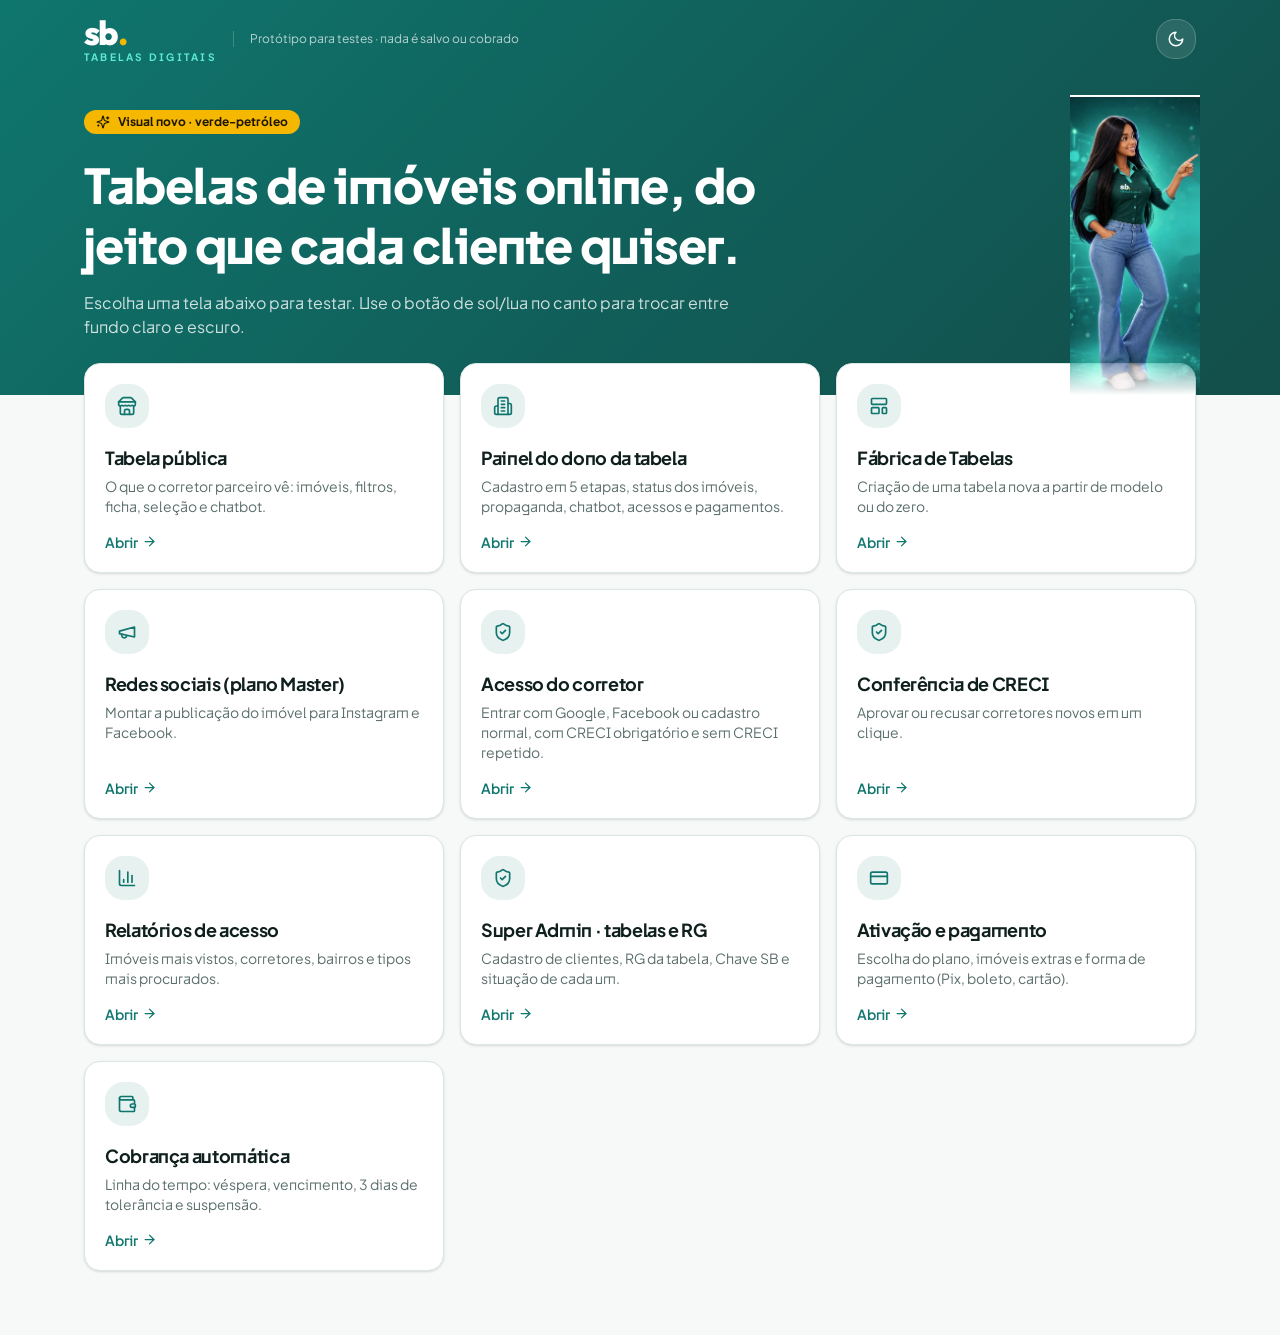
==== commit ddf3707c: "Add files via upload" ====
--- a/sb-prototipo/index.html
+++ b/sb-prototipo/index.html
@@ -8,8 +8,8 @@
     <script>
       try { var t = localStorage.getItem("sb-tema"); if (t === "dark" || (!t && matchMedia("(prefers-color-scheme: dark)").matches)) document.documentElement.classList.add("dark"); } catch (e) {}
     </script>
-    <script type="module" crossorigin src="./index-D_wbUyNQ.js"></script>
-    <link rel="stylesheet" crossorigin href="./index-CWhrk4rQ.css">
+    <script type="module" crossorigin src="./index-DT-Gd1hF.js"></script>
+    <link rel="stylesheet" crossorigin href="./index-B6Xwy63F.css">
   </head>
   <body>
     <div id="root"></div>
--- a/sb-prototipo/index-B6Xwy63F.css
+++ b/sb-prototipo/index-B6Xwy63F.css
@@ -0,0 +1 @@
+@import"https://fonts.googleapis.com/css2?family=Inter:wght@400;500;600;700&family=Plus+Jakarta+Sans:wght@400;500;600;700;800&family=Sora:wght@600;700;800&family=Outfit:wght@500;700;800&family=Manrope:wght@500;700&family=Lexend:wght@500;700&family=DM+Sans:wght@500;700&family=Playfair+Display:wght@600;700&family=Montserrat:wght@500;700&family=Poppins:wght@500;700&display=swap";@layer properties{@supports (((-webkit-hyphens:none)) and (not (margin-trim:block))) or ((-moz-orient:inline) and (not (color:rgb(from red r g b)))){*,:before,:after,::backdrop{--tw-translate-x:0;--tw-translate-y:0;--tw-translate-z:0;--tw-space-y-reverse:0;--tw-border-style:solid;--tw-gradient-position:initial;--tw-gradient-from:#0000;--tw-gradient-via:#0000;--tw-gradient-to:#0000;--tw-gradient-stops:initial;--tw-gradient-via-stops:initial;--tw-gradient-from-position:0%;--tw-gradient-via-position:50%;--tw-gradient-to-position:100%;--tw-leading:initial;--tw-font-weight:initial;--tw-tracking:initial;--tw-shadow:0 0 #0000;--tw-shadow-color:initial;--tw-shadow-alpha:100%;--tw-inset-shadow:0 0 #0000;--tw-inset-shadow-color:initial;--tw-inset-shadow-alpha:100%;--tw-ring-color:initial;--tw-ring-shadow:0 0 #0000;--tw-inset-ring-color:initial;--tw-inset-ring-shadow:0 0 #0000;--tw-ring-inset:initial;--tw-ring-offset-width:0px;--tw-ring-offset-color:#fff;--tw-ring-offset-shadow:0 0 #0000;--tw-outline-style:solid;--tw-blur:initial;--tw-brightness:initial;--tw-contrast:initial;--tw-grayscale:initial;--tw-hue-rotate:initial;--tw-invert:initial;--tw-opacity:initial;--tw-saturate:initial;--tw-sepia:initial;--tw-drop-shadow:initial;--tw-drop-shadow-color:initial;--tw-drop-shadow-alpha:100%;--tw-drop-shadow-size:initial;--tw-backdrop-blur:initial;--tw-backdrop-brightness:initial;--tw-backdrop-contrast:initial;--tw-backdrop-grayscale:initial;--tw-backdrop-hue-rotate:initial;--tw-backdrop-invert:initial;--tw-backdrop-opacity:initial;--tw-backdrop-saturate:initial;--tw-backdrop-sepia:initial;--tw-duration:initial;--tw-scale-x:1;--tw-scale-y:1;--tw-scale-z:1;--tw-animation-delay:0s;--tw-animation-direction:normal;--tw-animation-duration:initial;--tw-animation-fill-mode:none;--tw-animation-iteration-count:1;--tw-enter-blur:0;--tw-enter-opacity:1;--tw-enter-rotate:0;--tw-enter-scale:1;--tw-enter-translate-x:0;--tw-enter-translate-y:0;--tw-exit-blur:0;--tw-exit-opacity:1;--tw-exit-rotate:0;--tw-exit-scale:1;--tw-exit-translate-x:0;--tw-exit-translate-y:0}}}@layer theme{:root,:host{--font-sans:"Plus Jakarta Sans", "Inter", ui-sans-serif, system-ui, sans-serif;--font-serif:ui-serif, Georgia, Cambria, "Times New Roman", Times, serif;--font-mono:ui-monospace, SFMono-Regular, Menlo, Monaco, Consolas, "Liberation Mono", "Courier New", monospace;--color-red-100:oklch(93.6% .032 17.717);--color-red-200:oklch(88.5% .062 18.334);--color-red-300:oklch(80.8% .114 19.571);--color-red-400:oklch(70.4% .191 22.216);--color-red-500:oklch(63.7% .237 25.331);--color-orange-100:oklch(95.4% .038 75.164);--color-orange-200:oklch(90.1% .076 70.697);--color-orange-300:oklch(83.7% .128 66.29);--color-orange-400:oklch(75% .183 55.934);--color-orange-500:oklch(70.5% .213 47.604);--color-amber-50:oklch(98.7% .022 95.277);--color-amber-100:oklch(96.2% .059 95.617);--color-amber-200:oklch(92.4% .12 95.746);--color-amber-300:oklch(87.9% .169 91.605);--color-amber-400:oklch(82.8% .189 84.429);--color-amber-500:oklch(76.9% .188 70.08);--color-amber-600:oklch(66.6% .179 58.318);--color-yellow-100:oklch(97.3% .071 103.193);--color-yellow-300:oklch(90.5% .182 98.111);--color-emerald-100:oklch(95% .052 163.051);--color-emerald-200:oklch(90.5% .093 164.15);--color-emerald-300:oklch(84.5% .143 164.978);--color-emerald-400:oklch(76.5% .177 163.223);--color-emerald-500:oklch(69.6% .17 162.48);--color-emerald-600:oklch(59.6% .145 163.225);--color-emerald-800:oklch(43.2% .095 166.913);--color-cyan-100:oklch(95.6% .045 203.388);--color-cyan-300:oklch(86.5% .127 207.078);--color-sky-100:oklch(95.1% .026 236.824);--color-sky-200:oklch(90.1% .058 230.902);--color-sky-300:oklch(82.8% .111 230.318);--color-sky-400:oklch(74.6% .16 232.661);--color-sky-500:oklch(68.5% .169 237.323);--color-violet-100:oklch(94.3% .029 294.588);--color-violet-200:oklch(89.4% .057 293.283);--color-violet-300:oklch(81.1% .111 293.571);--color-rose-50:oklch(96.9% .015 12.422);--color-rose-100:oklch(94.1% .03 12.58);--color-rose-200:oklch(89.2% .058 10.001);--color-rose-300:oklch(81% .117 11.638);--color-rose-400:oklch(71.2% .194 13.428);--color-rose-500:oklch(64.5% .246 16.439);--color-rose-800:oklch(45.5% .188 13.697);--color-rose-950:oklch(27.1% .105 12.094);--color-slate-300:oklch(86.9% .022 252.894);--color-slate-500:oklch(55.4% .046 257.417);--color-slate-600:oklch(44.6% .043 257.281);--color-slate-700:oklch(37.2% .044 257.287);--color-slate-800:oklch(27.9% .041 260.031);--color-slate-900:oklch(20.8% .042 265.755);--color-slate-950:oklch(12.9% .042 264.695);--color-stone-500:oklch(55.3% .013 58.071);--color-stone-600:oklch(44.4% .011 73.639);--color-stone-700:oklch(37.4% .01 67.558);--color-stone-800:oklch(26.8% .007 34.298);--color-black:#000;--color-white:#fff;--spacing:.25rem;--container-xs:20rem;--container-md:28rem;--container-lg:32rem;--container-xl:36rem;--container-2xl:42rem;--container-3xl:48rem;--container-4xl:56rem;--container-5xl:64rem;--container-6xl:72rem;--container-7xl:80rem;--text-xs:.75rem;--text-xs--line-height:calc(1 / .75);--text-sm:.875rem;--text-sm--line-height:calc(1.25 / .875);--text-base:1rem;--text-base--line-height: 1.5 ;--text-lg:1.125rem;--text-lg--line-height:calc(1.75 / 1.125);--text-xl:1.25rem;--text-xl--line-height:calc(1.75 / 1.25);--text-2xl:1.5rem;--text-2xl--line-height:calc(2 / 1.5);--text-3xl:1.875rem;--text-3xl--line-height: 1.2 ;--text-4xl:2.25rem;--text-4xl--line-height:calc(2.5 / 2.25);--text-5xl:3rem;--text-5xl--line-height:1;--text-6xl:3.75rem;--text-6xl--line-height:1;--font-weight-medium:500;--font-weight-semibold:600;--font-weight-bold:700;--font-weight-extrabold:800;--tracking-tight:-.025em;--tracking-wider:.05em;--leading-tight:1.25;--radius-2xl:1rem;--radius-3xl:1.5rem;--drop-shadow-2xl:0 25px 25px #00000026;--animate-spin:spin 1s linear infinite;--blur-sm:8px;--blur-md:12px;--blur-xl:24px;--aspect-video:16 / 9;--default-transition-duration:.15s;--default-transition-timing-function:cubic-bezier(.4, 0, .2, 1);--default-font-family:"Plus Jakarta Sans", "Inter", ui-sans-serif, system-ui, sans-serif;--default-mono-font-family:var(--font-mono);--font-display:"Plus Jakarta Sans", "Inter", ui-sans-serif, sans-serif}}@layer base{*,:after,:before,::backdrop{box-sizing:border-box;border:0 solid;margin:0;padding:0}::file-selector-button{box-sizing:border-box;border:0 solid;margin:0;padding:0}html,:host{-webkit-text-size-adjust:100%;tab-size:4;line-height:1.5;font-family:var(--default-font-family,-apple-system, BlinkMacSystemFont, "Segoe UI", Roboto, "Helvetica Neue", "Noto Sans", Arial, sans-serif, "Apple Color Emoji", "Segoe UI Emoji", "Segoe UI Symbol", "Noto Color Emoji");font-feature-settings:var(--default-font-feature-settings,normal);font-variation-settings:var(--default-font-variation-settings,normal);-webkit-tap-highlight-color:transparent}hr{height:0;color:inherit;border-top-width:1px}abbr:where([title]){-webkit-text-decoration:underline dotted;text-decoration:underline dotted}h1,h2,h3,h4,h5,h6{font-size:inherit;font-weight:inherit}a{color:inherit;-webkit-text-decoration:inherit;text-decoration:inherit}b,strong{font-weight:bolder}code,kbd,samp,pre{font-family:var(--default-mono-font-family,ui-monospace, SFMono-Regular, Menlo, Monaco, Consolas, "Liberation Mono", "Courier New", monospace);font-feature-settings:var(--default-mono-font-feature-settings,normal);font-variation-settings:var(--default-mono-font-variation-settings,normal);font-size:1em}small{font-size:80%}sub,sup{vertical-align:baseline;font-size:75%;line-height:0;position:relative}sub{bottom:-.25em}sup{top:-.5em}table{text-indent:0;border-color:inherit;border-collapse:collapse}:-moz-focusring:where(:not(iframe)){outline:auto}progress{vertical-align:baseline}summary{display:list-item}ol,ul,menu{list-style:none}img,svg,video,canvas,audio,iframe,embed,object{vertical-align:middle;display:block}img,video{max-width:100%;height:auto}button,input,select,optgroup,textarea{font:inherit;font-feature-settings:inherit;font-variation-settings:inherit;letter-spacing:inherit;color:inherit;opacity:1;background-color:#0000;border-radius:0}::file-selector-button{font:inherit;font-feature-settings:inherit;font-variation-settings:inherit;letter-spacing:inherit;color:inherit;opacity:1;background-color:#0000;border-radius:0}:where(select:is([multiple],[size])) optgroup{font-weight:bolder}:where(select:is([multiple],[size])) optgroup option{padding-inline-start:20px}::file-selector-button{margin-inline-end:4px}::placeholder{opacity:1}@supports (not ((-webkit-appearance:-apple-pay-button))) or (contain-intrinsic-size:1px){::placeholder{color:currentColor}@supports (color:color-mix(in lab,red,red)){::placeholder{color:color-mix(in oklab,currentcolor 50%,transparent)}}}textarea{resize:vertical}::-webkit-search-decoration{-webkit-appearance:none}::-webkit-date-and-time-value{min-height:1lh;text-align:inherit}::-webkit-datetime-edit{display:inline-flex}::-webkit-datetime-edit-fields-wrapper{padding:0}::-webkit-datetime-edit{padding-block:0}::-webkit-datetime-edit-year-field{padding-block:0}::-webkit-datetime-edit-month-field{padding-block:0}::-webkit-datetime-edit-day-field{padding-block:0}::-webkit-datetime-edit-hour-field{padding-block:0}::-webkit-datetime-edit-minute-field{padding-block:0}::-webkit-datetime-edit-second-field{padding-block:0}::-webkit-datetime-edit-millisecond-field{padding-block:0}::-webkit-datetime-edit-meridiem-field{padding-block:0}::-webkit-calendar-picker-indicator{line-height:1}:-moz-ui-invalid{box-shadow:none}button,input:where([type=button],[type=reset],[type=submit]){appearance:button}::file-selector-button{appearance:button}::-webkit-inner-spin-button{height:auto}::-webkit-outer-spin-button{height:auto}[hidden]:where(:not([hidden=until-found])){display:none!important}*{border-color:var(--border)}html{color-scheme:light}html.dark{color-scheme:dark}body{background-color:var(--background);color:var(--foreground);-webkit-font-smoothing:antialiased;-moz-osx-font-smoothing:grayscale;font-family:var(--font-sans);font-feature-settings:"cv11","ss01"}h1,h2,h3,.font-display{font-family:var(--font-display);letter-spacing:-.02em}::selection{background:var(--accent)}@supports (color:color-mix(in lab,red,red)){::selection{background:color-mix(in srgb,var(--accent) 40%,transparent)}}}@layer components{.sb-surface{border-radius:var(--radius-2xl);border-style:var(--tw-border-style);border-width:1px;border-color:var(--border);background-color:var(--card);--tw-shadow:0 1px 3px 0 var(--tw-shadow-color,#0000001a), 0 1px 2px -1px var(--tw-shadow-color,#0000001a);box-shadow:var(--tw-inset-shadow),var(--tw-inset-ring-shadow),var(--tw-ring-offset-shadow),var(--tw-ring-shadow),var(--tw-shadow)}.sb-eyebrow{--tw-font-weight:var(--font-weight-bold);font-size:11px;font-weight:var(--font-weight-bold);--tw-tracking:.18em;letter-spacing:.18em;color:var(--primary);text-transform:uppercase}.sb-hero{background:var(--brand-gradient);color:#fff}.sb-chip{align-items:center;gap:calc(var(--spacing) * 1.5);border-style:var(--tw-border-style);border-width:1px;border-color:var(--border);background-color:var(--card);padding-inline:calc(var(--spacing) * 3);padding-block:calc(var(--spacing) * 1.5);font-size:var(--text-xs);line-height:var(--tw-leading,var(--text-xs--line-height));--tw-font-weight:var(--font-weight-medium);font-weight:var(--font-weight-medium);border-radius:2147483647px;display:inline-flex}.sb-chip[data-active=true]{border-color:var(--primary);background-color:var(--primary)}@supports (color:color-mix(in lab,red,red)){.sb-chip[data-active=true]{background-color:color-mix(in oklab,var(--primary) 10%,transparent)}}.sb-chip[data-active=true]{color:var(--primary)}}@layer utilities{.pointer-events-none{pointer-events:none}.visible{visibility:visible}.absolute{position:absolute}.fixed{position:fixed}.relative{position:relative}.static{position:static}.sticky{position:sticky}.inset-0{inset:0}.inset-y-0{inset-block:0}.top-0{top:0}.top-1\/2{top:50%}.top-2{top:calc(var(--spacing) * 2)}.top-3{top:calc(var(--spacing) * 3)}.top-3\.5{top:calc(var(--spacing) * 3.5)}.top-4{top:calc(var(--spacing) * 4)}.top-14{top:calc(var(--spacing) * 14)}.right-0{right:0}.right-2{right:calc(var(--spacing) * 2)}.right-3{right:calc(var(--spacing) * 3)}.right-4{right:calc(var(--spacing) * 4)}.right-5{right:calc(var(--spacing) * 5)}.bottom-0{bottom:0}.bottom-3{bottom:calc(var(--spacing) * 3)}.bottom-4{bottom:calc(var(--spacing) * 4)}.bottom-5{bottom:calc(var(--spacing) * 5)}.bottom-16{bottom:calc(var(--spacing) * 16)}.bottom-\[4\.4rem\]{bottom:4.4rem}.left-0{left:0}.left-1\/2{left:50%}.left-2{left:calc(var(--spacing) * 2)}.left-3{left:calc(var(--spacing) * 3)}.left-4{left:calc(var(--spacing) * 4)}.z-10{z-index:10}.z-20{z-index:20}.z-30{z-index:30}.z-40{z-index:40}.z-50{z-index:50}.z-\[80\]{z-index:80}.z-\[90\]{z-index:90}.order-1{order:1}.order-2{order:2}.col-span-2{grid-column:span 2/span 2}.col-span-full{grid-column:1/-1}.mx-3{margin-inline:calc(var(--spacing) * 3)}.mx-auto{margin-inline:auto}.-mt-3{margin-top:calc(var(--spacing) * -3)}.-mt-8{margin-top:calc(var(--spacing) * -8)}.mt-0\.5{margin-top:calc(var(--spacing) * .5)}.mt-1{margin-top:var(--spacing)}.mt-1\.5{margin-top:calc(var(--spacing) * 1.5)}.mt-2{margin-top:calc(var(--spacing) * 2)}.mt-3{margin-top:calc(var(--spacing) * 3)}.mt-4{margin-top:calc(var(--spacing) * 4)}.mt-5{margin-top:calc(var(--spacing) * 5)}.mt-6{margin-top:calc(var(--spacing) * 6)}.mt-7{margin-top:calc(var(--spacing) * 7)}.mt-8{margin-top:calc(var(--spacing) * 8)}.mt-auto{margin-top:auto}.mr-1{margin-right:var(--spacing)}.mr-2{margin-right:calc(var(--spacing) * 2)}.mr-auto{margin-right:auto}.mb-1{margin-bottom:var(--spacing)}.mb-1\.5{margin-bottom:calc(var(--spacing) * 1.5)}.mb-2{margin-bottom:calc(var(--spacing) * 2)}.mb-3{margin-bottom:calc(var(--spacing) * 3)}.mb-4{margin-bottom:calc(var(--spacing) * 4)}.mb-5{margin-bottom:calc(var(--spacing) * 5)}.mb-6{margin-bottom:calc(var(--spacing) * 6)}.mb-7{margin-bottom:calc(var(--spacing) * 7)}.mb-8{margin-bottom:calc(var(--spacing) * 8)}.ml-1{margin-left:var(--spacing)}.ml-auto{margin-left:auto}.line-clamp-3{-webkit-line-clamp:3;-webkit-box-orient:vertical;display:-webkit-box;overflow:hidden}.block{display:block}.flex{display:flex}.grid{display:grid}.hidden{display:none}.inline{display:inline}.inline-flex{display:inline-flex}.inline-grid{display:inline-grid}.table{display:table}.aspect-\[16\/9\]{aspect-ratio:16/9}.aspect-video{aspect-ratio:var(--aspect-video)}.size-1\.5{width:calc(var(--spacing) * 1.5);height:calc(var(--spacing) * 1.5)}.size-2{width:calc(var(--spacing) * 2);height:calc(var(--spacing) * 2)}.size-2\.5{width:calc(var(--spacing) * 2.5);height:calc(var(--spacing) * 2.5)}.size-4{width:calc(var(--spacing) * 4);height:calc(var(--spacing) * 4)}.size-5{width:calc(var(--spacing) * 5);height:calc(var(--spacing) * 5)}.size-7{width:calc(var(--spacing) * 7);height:calc(var(--spacing) * 7)}.size-8{width:calc(var(--spacing) * 8);height:calc(var(--spacing) * 8)}.size-9{width:calc(var(--spacing) * 9);height:calc(var(--spacing) * 9)}.size-10{width:calc(var(--spacing) * 10);height:calc(var(--spacing) * 10)}.size-11{width:calc(var(--spacing) * 11);height:calc(var(--spacing) * 11)}.size-12{width:calc(var(--spacing) * 12);height:calc(var(--spacing) * 12)}.size-14{width:calc(var(--spacing) * 14);height:calc(var(--spacing) * 14)}.size-16{width:calc(var(--spacing) * 16);height:calc(var(--spacing) * 16)}.size-20{width:calc(var(--spacing) * 20);height:calc(var(--spacing) * 20)}.h-1{height:var(--spacing)}.h-2{height:calc(var(--spacing) * 2)}.h-4{height:calc(var(--spacing) * 4)}.h-5{height:calc(var(--spacing) * 5)}.h-6{height:calc(var(--spacing) * 6)}.h-7{height:calc(var(--spacing) * 7)}.h-8{height:calc(var(--spacing) * 8)}.h-9{height:calc(var(--spacing) * 9)}.h-10{height:calc(var(--spacing) * 10)}.h-11{height:calc(var(--spacing) * 11)}.h-12{height:calc(var(--spacing) * 12)}.h-14{height:calc(var(--spacing) * 14)}.h-16{height:calc(var(--spacing) * 16)}.h-20{height:calc(var(--spacing) * 20)}.h-28{height:calc(var(--spacing) * 28)}.h-48{height:calc(var(--spacing) * 48)}.h-52{height:calc(var(--spacing) * 52)}.h-64{height:calc(var(--spacing) * 64)}.h-\[300px\]{height:300px}.h-\[400px\]{height:400px}.h-\[520px\]{height:520px}.h-\[calc\(100vh-64px\)\]{height:calc(100vh - 64px)}.h-full{height:100%}.h-px{height:1px}.max-h-28{max-height:calc(var(--spacing) * 28)}.max-h-40{max-height:calc(var(--spacing) * 40)}.max-h-56{max-height:calc(var(--spacing) * 56)}.max-h-80{max-height:calc(var(--spacing) * 80)}.max-h-\[92vh\]{max-height:92vh}.max-h-\[calc\(100vh-7rem\)\]{max-height:calc(100vh - 7rem)}.min-h-10{min-height:calc(var(--spacing) * 10)}.min-h-12{min-height:calc(var(--spacing) * 12)}.min-h-20{min-height:calc(var(--spacing) * 20)}.min-h-32{min-height:calc(var(--spacing) * 32)}.min-h-40{min-height:calc(var(--spacing) * 40)}.min-h-56{min-height:calc(var(--spacing) * 56)}.min-h-60{min-height:calc(var(--spacing) * 60)}.min-h-80{min-height:calc(var(--spacing) * 80)}.min-h-\[60vh\]{min-height:60vh}.min-h-\[520px\]{min-height:520px}.min-h-\[800px\]{min-height:800px}.min-h-\[calc\(100vh-5rem\)\]{min-height:calc(100vh - 5rem)}.min-h-screen{min-height:100vh}.w-4{width:calc(var(--spacing) * 4)}.w-5{width:calc(var(--spacing) * 5)}.w-6{width:calc(var(--spacing) * 6)}.w-8{width:calc(var(--spacing) * 8)}.w-10{width:calc(var(--spacing) * 10)}.w-11{width:calc(var(--spacing) * 11)}.w-12{width:calc(var(--spacing) * 12)}.w-16{width:calc(var(--spacing) * 16)}.w-20{width:calc(var(--spacing) * 20)}.w-24{width:calc(var(--spacing) * 24)}.w-32{width:calc(var(--spacing) * 32)}.w-64{width:calc(var(--spacing) * 64)}.w-80{width:calc(var(--spacing) * 80)}.w-\[42\%\]{width:42%}.w-\[86vw\]{width:86vw}.w-\[310px\]{width:310px}.w-\[calc\(100\%-2rem\)\]{width:calc(100% - 2rem)}.w-\[min\(370px\,calc\(100vw-2\.5rem\)\)\]{width:min(370px,100vw - 2.5rem)}.w-\[var\(--radix-select-trigger-width\)\]{width:var(--radix-select-trigger-width)}.w-auto{width:auto}.w-fit{width:fit-content}.w-full{width:100%}.w-max{width:max-content}.max-w-2xl{max-width:var(--container-2xl)}.max-w-3xl{max-width:var(--container-3xl)}.max-w-4xl{max-width:var(--container-4xl)}.max-w-5xl{max-width:var(--container-5xl)}.max-w-6xl{max-width:var(--container-6xl)}.max-w-7xl{max-width:var(--container-7xl)}.max-w-36{max-width:calc(var(--spacing) * 36)}.max-w-56{max-width:calc(var(--spacing) * 56)}.max-w-64{max-width:calc(var(--spacing) * 64)}.max-w-80{max-width:calc(var(--spacing) * 80)}.max-w-\[90\%\]{max-width:90%}.max-w-\[1440px\]{max-width:1440px}.max-w-\[1450px\]{max-width:1450px}.max-w-\[1480px\]{max-width:1480px}.max-w-\[1500px\]{max-width:1500px}.max-w-\[1550px\]{max-width:1550px}.max-w-\[1600px\]{max-width:1600px}.max-w-\[calc\(100vw-2\.5rem\)\]{max-width:calc(100vw - 2.5rem)}.max-w-\[min\(78\%\,560px\)\]{max-width:min(78%,560px)}.max-w-lg{max-width:var(--container-lg)}.max-w-md{max-width:var(--container-md)}.max-w-xl{max-width:var(--container-xl)}.max-w-xs{max-width:var(--container-xs)}.min-w-0{min-width:0}.min-w-44{min-width:calc(var(--spacing) * 44)}.min-w-\[8rem\]{min-width:8rem}.min-w-\[880px\]{min-width:880px}.min-w-fit{min-width:fit-content}.flex-1{flex:1}.flex-shrink-0,.shrink-0{flex-shrink:0}.-translate-x-1\/2{--tw-translate-x: -50% ;translate:var(--tw-translate-x) var(--tw-translate-y)}.-translate-y-1\/2{--tw-translate-y: -50% ;translate:var(--tw-translate-x) var(--tw-translate-y)}.translate-y-1{--tw-translate-y:var(--spacing);translate:var(--tw-translate-x) var(--tw-translate-y)}.animate-in{animation:enter var(--tw-animation-duration,var(--tw-duration,.15s))var(--tw-ease,ease)var(--tw-animation-delay,0s)var(--tw-animation-iteration-count,1)var(--tw-animation-direction,normal)var(--tw-animation-fill-mode,none)}.animate-spin{animation:var(--animate-spin)}.cursor-default{cursor:default}.cursor-pointer{cursor:pointer}.resize-none{resize:none}.resize-y{resize:vertical}.scroll-mt-36{scroll-margin-top:calc(var(--spacing) * 36)}.\[scrollbar-width\:none\]{scrollbar-width:none}.appearance-none{appearance:none}.grid-cols-2{grid-template-columns:repeat(2,minmax(0,1fr))}.grid-cols-3{grid-template-columns:repeat(3,minmax(0,1fr))}.grid-cols-5{grid-template-columns:repeat(5,minmax(0,1fr))}.grid-cols-\[\.45fr_1fr\]{grid-template-columns:.45fr 1fr}.flex-col{flex-direction:column}.flex-wrap{flex-wrap:wrap}.place-items-center{place-items:center}.items-center{align-items:center}.items-end{align-items:flex-end}.items-start{align-items:flex-start}.justify-between{justify-content:space-between}.justify-center{justify-content:center}.justify-end{justify-content:flex-end}.justify-start{justify-content:flex-start}.gap-1{gap:var(--spacing)}.gap-1\.5{gap:calc(var(--spacing) * 1.5)}.gap-2{gap:calc(var(--spacing) * 2)}.gap-2\.5{gap:calc(var(--spacing) * 2.5)}.gap-3{gap:calc(var(--spacing) * 3)}.gap-4{gap:calc(var(--spacing) * 4)}.gap-5{gap:calc(var(--spacing) * 5)}.gap-6{gap:calc(var(--spacing) * 6)}.gap-8{gap:calc(var(--spacing) * 8)}.gap-10{gap:calc(var(--spacing) * 10)}:where(.space-y-1>:not(:last-child)){--tw-space-y-reverse:0;margin-block-start:calc(var(--spacing) * var(--tw-space-y-reverse));margin-block-end:calc(var(--spacing) * calc(1 - var(--tw-space-y-reverse)))}:where(.space-y-2>:not(:last-child)){--tw-space-y-reverse:0;margin-block-start:calc(calc(var(--spacing) * 2) * var(--tw-space-y-reverse));margin-block-end:calc(calc(var(--spacing) * 2) * calc(1 - var(--tw-space-y-reverse)))}:where(.space-y-3>:not(:last-child)){--tw-space-y-reverse:0;margin-block-start:calc(calc(var(--spacing) * 3) * var(--tw-space-y-reverse));margin-block-end:calc(calc(var(--spacing) * 3) * calc(1 - var(--tw-space-y-reverse)))}:where(.space-y-4>:not(:last-child)){--tw-space-y-reverse:0;margin-block-start:calc(calc(var(--spacing) * 4) * var(--tw-space-y-reverse));margin-block-end:calc(calc(var(--spacing) * 4) * calc(1 - var(--tw-space-y-reverse)))}:where(.space-y-5>:not(:last-child)){--tw-space-y-reverse:0;margin-block-start:calc(calc(var(--spacing) * 5) * var(--tw-space-y-reverse));margin-block-end:calc(calc(var(--spacing) * 5) * calc(1 - var(--tw-space-y-reverse)))}:where(.space-y-6>:not(:last-child)){--tw-space-y-reverse:0;margin-block-start:calc(calc(var(--spacing) * 6) * var(--tw-space-y-reverse));margin-block-end:calc(calc(var(--spacing) * 6) * calc(1 - var(--tw-space-y-reverse)))}:where(.space-y-12>:not(:last-child)){--tw-space-y-reverse:0;margin-block-start:calc(calc(var(--spacing) * 12) * var(--tw-space-y-reverse));margin-block-end:calc(calc(var(--spacing) * 12) * calc(1 - var(--tw-space-y-reverse)))}.self-start{align-self:flex-start}.truncate{text-overflow:ellipsis;white-space:nowrap;overflow:hidden}.overflow-auto{overflow:auto}.overflow-hidden{overflow:hidden}.overflow-x-auto{overflow-x:auto}.overflow-y-auto{overflow-y:auto}.rounded{border-radius:.25rem}.rounded-2xl{border-radius:var(--radius-2xl)}.rounded-3xl{border-radius:var(--radius-3xl)}.rounded-\[22px\]{border-radius:22px}.rounded-\[24px\]{border-radius:24px}.rounded-\[26px\]{border-radius:26px}.rounded-\[28px\]{border-radius:28px}.rounded-\[30px\]{border-radius:30px}.rounded-\[32px\]{border-radius:32px}.rounded-\[34px\]{border-radius:34px}.rounded-full{border-radius:2147483647px}.rounded-lg{border-radius:var(--radius)}.rounded-md{border-radius:calc(var(--radius) - 3px)}.rounded-none{border-radius:0}.rounded-xl{border-radius:calc(var(--radius) + 4px)}.rounded-l{border-top-left-radius:.25rem;border-bottom-left-radius:.25rem}.rounded-tl-md{border-top-left-radius:calc(var(--radius) - 3px)}.rounded-r{border-top-right-radius:.25rem;border-bottom-right-radius:.25rem}.rounded-r-md{border-top-right-radius:calc(var(--radius) - 3px);border-bottom-right-radius:calc(var(--radius) - 3px)}.rounded-br-md{border-bottom-right-radius:calc(var(--radius) - 3px)}.rounded-bl-md{border-bottom-left-radius:calc(var(--radius) - 3px)}.border{border-style:var(--tw-border-style);border-width:1px}.border-0{border-style:var(--tw-border-style);border-width:0}.border-2{border-style:var(--tw-border-style);border-width:2px}.border-t{border-top-style:var(--tw-border-style);border-top-width:1px}.border-r{border-right-style:var(--tw-border-style);border-right-width:1px}.border-b{border-bottom-style:var(--tw-border-style);border-bottom-width:1px}.border-b-4{border-bottom-style:var(--tw-border-style);border-bottom-width:4px}.border-l{border-left-style:var(--tw-border-style);border-left-width:1px}.border-dashed{--tw-border-style:dashed;border-style:dashed}.border-amber-200\/10{border-color:#fee6851a}@supports (color:color-mix(in lab,red,red)){.border-amber-200\/10{border-color:color-mix(in oklab,var(--color-amber-200) 10%,transparent)}}.border-amber-300{border-color:var(--color-amber-300)}.border-amber-300\/15{border-color:#ffd23626}@supports (color:color-mix(in lab,red,red)){.border-amber-300\/15{border-color:color-mix(in oklab,var(--color-amber-300) 15%,transparent)}}.border-amber-300\/20{border-color:#ffd23633}@supports (color:color-mix(in lab,red,red)){.border-amber-300\/20{border-color:color-mix(in oklab,var(--color-amber-300) 20%,transparent)}}.border-amber-300\/25{border-color:#ffd23640}@supports (color:color-mix(in lab,red,red)){.border-amber-300\/25{border-color:color-mix(in oklab,var(--color-amber-300) 25%,transparent)}}.border-amber-300\/30{border-color:#ffd2364d}@supports (color:color-mix(in lab,red,red)){.border-amber-300\/30{border-color:color-mix(in oklab,var(--color-amber-300) 30%,transparent)}}.border-amber-400{border-color:var(--color-amber-400)}.border-amber-400\/25{border-color:#fcbb0040}@supports (color:color-mix(in lab,red,red)){.border-amber-400\/25{border-color:color-mix(in oklab,var(--color-amber-400) 25%,transparent)}}.border-amber-500\/40{border-color:#f99c0066}@supports (color:color-mix(in lab,red,red)){.border-amber-500\/40{border-color:color-mix(in oklab,var(--color-amber-500) 40%,transparent)}}.border-amber-600\/50{border-color:#dd740080}@supports (color:color-mix(in lab,red,red)){.border-amber-600\/50{border-color:color-mix(in oklab,var(--color-amber-600) 50%,transparent)}}.border-border{border-color:var(--border)}.border-current{border-color:currentColor}.border-cyan-300\/20{border-color:#53eafd33}@supports (color:color-mix(in lab,red,red)){.border-cyan-300\/20{border-color:color-mix(in oklab,var(--color-cyan-300) 20%,transparent)}}.border-emerald-300\/15{border-color:#5ee9b526}@supports (color:color-mix(in lab,red,red)){.border-emerald-300\/15{border-color:color-mix(in oklab,var(--color-emerald-300) 15%,transparent)}}.border-emerald-300\/25{border-color:#5ee9b540}@supports (color:color-mix(in lab,red,red)){.border-emerald-300\/25{border-color:color-mix(in oklab,var(--color-emerald-300) 25%,transparent)}}.border-emerald-300\/30{border-color:#5ee9b54d}@supports (color:color-mix(in lab,red,red)){.border-emerald-300\/30{border-color:color-mix(in oklab,var(--color-emerald-300) 30%,transparent)}}.border-emerald-400\/10{border-color:#00d2941a}@supports (color:color-mix(in lab,red,red)){.border-emerald-400\/10{border-color:color-mix(in oklab,var(--color-emerald-400) 10%,transparent)}}.border-emerald-400\/15{border-color:#00d29426}@supports (color:color-mix(in lab,red,red)){.border-emerald-400\/15{border-color:color-mix(in oklab,var(--color-emerald-400) 15%,transparent)}}.border-emerald-400\/20{border-color:#00d29433}@supports (color:color-mix(in lab,red,red)){.border-emerald-400\/20{border-color:color-mix(in oklab,var(--color-emerald-400) 20%,transparent)}}.border-emerald-400\/25{border-color:#00d29440}@supports (color:color-mix(in lab,red,red)){.border-emerald-400\/25{border-color:color-mix(in oklab,var(--color-emerald-400) 25%,transparent)}}.border-emerald-400\/30{border-color:#00d2944d}@supports (color:color-mix(in lab,red,red)){.border-emerald-400\/30{border-color:color-mix(in oklab,var(--color-emerald-400) 30%,transparent)}}.border-emerald-400\/50{border-color:#00d29480}@supports (color:color-mix(in lab,red,red)){.border-emerald-400\/50{border-color:color-mix(in oklab,var(--color-emerald-400) 50%,transparent)}}.border-emerald-500\/40{border-color:#00bb7f66}@supports (color:color-mix(in lab,red,red)){.border-emerald-500\/40{border-color:color-mix(in oklab,var(--color-emerald-500) 40%,transparent)}}.border-emerald-500\/50{border-color:#00bb7f80}@supports (color:color-mix(in lab,red,red)){.border-emerald-500\/50{border-color:color-mix(in oklab,var(--color-emerald-500) 50%,transparent)}}.border-emerald-600\/25{border-color:#00976740}@supports (color:color-mix(in lab,red,red)){.border-emerald-600\/25{border-color:color-mix(in oklab,var(--color-emerald-600) 25%,transparent)}}.border-input{border-color:var(--input)}.border-orange-300\/25{border-color:#ffb96d40}@supports (color:color-mix(in lab,red,red)){.border-orange-300\/25{border-color:color-mix(in oklab,var(--color-orange-300) 25%,transparent)}}.border-orange-400\/25{border-color:#ff8b1a40}@supports (color:color-mix(in lab,red,red)){.border-orange-400\/25{border-color:color-mix(in oklab,var(--color-orange-400) 25%,transparent)}}.border-orange-400\/50{border-color:#ff8b1a80}@supports (color:color-mix(in lab,red,red)){.border-orange-400\/50{border-color:color-mix(in oklab,var(--color-orange-400) 50%,transparent)}}.border-orange-500\/50{border-color:#fe6e0080}@supports (color:color-mix(in lab,red,red)){.border-orange-500\/50{border-color:color-mix(in oklab,var(--color-orange-500) 50%,transparent)}}.border-primary,.border-primary\/12{border-color:var(--primary)}@supports (color:color-mix(in lab,red,red)){.border-primary\/12{border-color:color-mix(in oklab,var(--primary) 12%,transparent)}}.border-primary\/15{border-color:var(--primary)}@supports (color:color-mix(in lab,red,red)){.border-primary\/15{border-color:color-mix(in oklab,var(--primary) 15%,transparent)}}.border-primary\/18{border-color:var(--primary)}@supports (color:color-mix(in lab,red,red)){.border-primary\/18{border-color:color-mix(in oklab,var(--primary) 18%,transparent)}}.border-primary\/20{border-color:var(--primary)}@supports (color:color-mix(in lab,red,red)){.border-primary\/20{border-color:color-mix(in oklab,var(--primary) 20%,transparent)}}.border-primary\/25{border-color:var(--primary)}@supports (color:color-mix(in lab,red,red)){.border-primary\/25{border-color:color-mix(in oklab,var(--primary) 25%,transparent)}}.border-primary\/30{border-color:var(--primary)}@supports (color:color-mix(in lab,red,red)){.border-primary\/30{border-color:color-mix(in oklab,var(--primary) 30%,transparent)}}.border-primary\/35{border-color:var(--primary)}@supports (color:color-mix(in lab,red,red)){.border-primary\/35{border-color:color-mix(in oklab,var(--primary) 35%,transparent)}}.border-primary\/50{border-color:var(--primary)}@supports (color:color-mix(in lab,red,red)){.border-primary\/50{border-color:color-mix(in oklab,var(--primary) 50%,transparent)}}.border-primary\/60{border-color:var(--primary)}@supports (color:color-mix(in lab,red,red)){.border-primary\/60{border-color:color-mix(in oklab,var(--primary) 60%,transparent)}}.border-red-300\/15{border-color:#ffa3a326}@supports (color:color-mix(in lab,red,red)){.border-red-300\/15{border-color:color-mix(in oklab,var(--color-red-300) 15%,transparent)}}.border-red-300\/30{border-color:#ffa3a34d}@supports (color:color-mix(in lab,red,red)){.border-red-300\/30{border-color:color-mix(in oklab,var(--color-red-300) 30%,transparent)}}.border-red-400\/25{border-color:#ff656840}@supports (color:color-mix(in lab,red,red)){.border-red-400\/25{border-color:color-mix(in oklab,var(--color-red-400) 25%,transparent)}}.border-red-400\/30{border-color:#ff65684d}@supports (color:color-mix(in lab,red,red)){.border-red-400\/30{border-color:color-mix(in oklab,var(--color-red-400) 30%,transparent)}}.border-red-500\/30{border-color:#fb2c364d}@supports (color:color-mix(in lab,red,red)){.border-red-500\/30{border-color:color-mix(in oklab,var(--color-red-500) 30%,transparent)}}.border-red-500\/50{border-color:#fb2c3680}@supports (color:color-mix(in lab,red,red)){.border-red-500\/50{border-color:color-mix(in oklab,var(--color-red-500) 50%,transparent)}}.border-rose-300{border-color:var(--color-rose-300)}.border-rose-300\/20{border-color:#ffa2ae33}@supports (color:color-mix(in lab,red,red)){.border-rose-300\/20{border-color:color-mix(in oklab,var(--color-rose-300) 20%,transparent)}}.border-rose-300\/25{border-color:#ffa2ae40}@supports (color:color-mix(in lab,red,red)){.border-rose-300\/25{border-color:color-mix(in oklab,var(--color-rose-300) 25%,transparent)}}.border-rose-400\/15{border-color:#ff667f26}@supports (color:color-mix(in lab,red,red)){.border-rose-400\/15{border-color:color-mix(in oklab,var(--color-rose-400) 15%,transparent)}}.border-rose-400\/20{border-color:#ff667f33}@supports (color:color-mix(in lab,red,red)){.border-rose-400\/20{border-color:color-mix(in oklab,var(--color-rose-400) 20%,transparent)}}.border-rose-400\/25{border-color:#ff667f40}@supports (color:color-mix(in lab,red,red)){.border-rose-400\/25{border-color:color-mix(in oklab,var(--color-rose-400) 25%,transparent)}}.border-rose-500\/50{border-color:#ff235780}@supports (color:color-mix(in lab,red,red)){.border-rose-500\/50{border-color:color-mix(in oklab,var(--color-rose-500) 50%,transparent)}}.border-sky-200\/10{border-color:#b8e6fe1a}@supports (color:color-mix(in lab,red,red)){.border-sky-200\/10{border-color:color-mix(in oklab,var(--color-sky-200) 10%,transparent)}}.border-sky-300{border-color:var(--color-sky-300)}.border-sky-300\/10{border-color:#77d4ff1a}@supports (color:color-mix(in lab,red,red)){.border-sky-300\/10{border-color:color-mix(in oklab,var(--color-sky-300) 10%,transparent)}}.border-sky-300\/15{border-color:#77d4ff26}@supports (color:color-mix(in lab,red,red)){.border-sky-300\/15{border-color:color-mix(in oklab,var(--color-sky-300) 15%,transparent)}}.border-sky-300\/20{border-color:#77d4ff33}@supports (color:color-mix(in lab,red,red)){.border-sky-300\/20{border-color:color-mix(in oklab,var(--color-sky-300) 20%,transparent)}}.border-sky-300\/25{border-color:#77d4ff40}@supports (color:color-mix(in lab,red,red)){.border-sky-300\/25{border-color:color-mix(in oklab,var(--color-sky-300) 25%,transparent)}}.border-sky-500\/50{border-color:#00a5ef80}@supports (color:color-mix(in lab,red,red)){.border-sky-500\/50{border-color:color-mix(in oklab,var(--color-sky-500) 50%,transparent)}}.border-slate-300\/15{border-color:#cad5e226}@supports (color:color-mix(in lab,red,red)){.border-slate-300\/15{border-color:color-mix(in oklab,var(--color-slate-300) 15%,transparent)}}.border-slate-500{border-color:var(--color-slate-500)}.border-slate-600{border-color:var(--color-slate-600)}.border-stone-500\/20{border-color:#79716b33}@supports (color:color-mix(in lab,red,red)){.border-stone-500\/20{border-color:color-mix(in oklab,var(--color-stone-500) 20%,transparent)}}.border-stone-600\/30{border-color:#57534d4d}@supports (color:color-mix(in lab,red,red)){.border-stone-600\/30{border-color:color-mix(in oklab,var(--color-stone-600) 30%,transparent)}}.border-transparent{border-color:#0000}.border-violet-300\/15{border-color:#c4b4ff26}@supports (color:color-mix(in lab,red,red)){.border-violet-300\/15{border-color:color-mix(in oklab,var(--color-violet-300) 15%,transparent)}}.border-violet-300\/20{border-color:#c4b4ff33}@supports (color:color-mix(in lab,red,red)){.border-violet-300\/20{border-color:color-mix(in oklab,var(--color-violet-300) 20%,transparent)}}.border-warning\/30{border-color:var(--warning)}@supports (color:color-mix(in lab,red,red)){.border-warning\/30{border-color:color-mix(in oklab,var(--warning) 30%,transparent)}}.border-white{border-color:var(--color-white)}.border-white\/20{border-color:#fff3}@supports (color:color-mix(in lab,red,red)){.border-white\/20{border-color:color-mix(in oklab,var(--color-white) 20%,transparent)}}.border-yellow-300\/50{border-color:#ffe02a80}@supports (color:color-mix(in lab,red,red)){.border-yellow-300\/50{border-color:color-mix(in oklab,var(--color-yellow-300) 50%,transparent)}}.border-t-white{border-top-color:var(--color-white)}.bg-\[\#1877F2\]{background-color:#1877f2}.bg-accent{background-color:var(--accent)}.bg-amber-300{background-color:var(--color-amber-300)}.bg-amber-300\/5{background-color:#ffd2360d}@supports (color:color-mix(in lab,red,red)){.bg-amber-300\/5{background-color:color-mix(in oklab,var(--color-amber-300) 5%,transparent)}}.bg-amber-300\/8{background-color:#ffd23614}@supports (color:color-mix(in lab,red,red)){.bg-amber-300\/8{background-color:color-mix(in oklab,var(--color-amber-300) 8%,transparent)}}.bg-amber-300\/10{background-color:#ffd2361a}@supports (color:color-mix(in lab,red,red)){.bg-amber-300\/10{background-color:color-mix(in oklab,var(--color-amber-300) 10%,transparent)}}.bg-amber-300\/\[0\.05\]{background-color:#ffd2360d}@supports (color:color-mix(in lab,red,red)){.bg-amber-300\/\[0\.05\]{background-color:color-mix(in oklab,var(--color-amber-300) 5%,transparent)}}.bg-amber-300\/\[0\.06\]{background-color:#ffd2360f}@supports (color:color-mix(in lab,red,red)){.bg-amber-300\/\[0\.06\]{background-color:color-mix(in oklab,var(--color-amber-300) 6%,transparent)}}.bg-amber-300\/\[0\.08\]{background-color:#ffd23614}@supports (color:color-mix(in lab,red,red)){.bg-amber-300\/\[0\.08\]{background-color:color-mix(in oklab,var(--color-amber-300) 8%,transparent)}}.bg-amber-300\/\[0\.055\]{background-color:#ffd2360e}@supports (color:color-mix(in lab,red,red)){.bg-amber-300\/\[0\.055\]{background-color:color-mix(in oklab,var(--color-amber-300) 5.5%,transparent)}}.bg-amber-400{background-color:var(--color-amber-400)}.bg-amber-400\/10{background-color:#fcbb001a}@supports (color:color-mix(in lab,red,red)){.bg-amber-400\/10{background-color:color-mix(in oklab,var(--color-amber-400) 10%,transparent)}}.bg-amber-400\/15{background-color:#fcbb0026}@supports (color:color-mix(in lab,red,red)){.bg-amber-400\/15{background-color:color-mix(in oklab,var(--color-amber-400) 15%,transparent)}}.bg-amber-500\/10{background-color:#f99c001a}@supports (color:color-mix(in lab,red,red)){.bg-amber-500\/10{background-color:color-mix(in oklab,var(--color-amber-500) 10%,transparent)}}.bg-background,.bg-background\/80{background-color:var(--background)}@supports (color:color-mix(in lab,red,red)){.bg-background\/80{background-color:color-mix(in oklab,var(--background) 80%,transparent)}}.bg-background\/95{background-color:var(--background)}@supports (color:color-mix(in lab,red,red)){.bg-background\/95{background-color:color-mix(in oklab,var(--background) 95%,transparent)}}.bg-black{background-color:var(--color-black)}.bg-black\/60{background-color:#0009}@supports (color:color-mix(in lab,red,red)){.bg-black\/60{background-color:color-mix(in oklab,var(--color-black) 60%,transparent)}}.bg-card,.bg-card\/80{background-color:var(--card)}@supports (color:color-mix(in lab,red,red)){.bg-card\/80{background-color:color-mix(in oklab,var(--card) 80%,transparent)}}.bg-card\/95{background-color:var(--card)}@supports (color:color-mix(in lab,red,red)){.bg-card\/95{background-color:color-mix(in oklab,var(--card) 95%,transparent)}}.bg-cyan-300\/5{background-color:#53eafd0d}@supports (color:color-mix(in lab,red,red)){.bg-cyan-300\/5{background-color:color-mix(in oklab,var(--color-cyan-300) 5%,transparent)}}.bg-destructive,.bg-destructive\/12{background-color:var(--destructive)}@supports (color:color-mix(in lab,red,red)){.bg-destructive\/12{background-color:color-mix(in oklab,var(--destructive) 12%,transparent)}}.bg-emerald-300\/10{background-color:#5ee9b51a}@supports (color:color-mix(in lab,red,red)){.bg-emerald-300\/10{background-color:color-mix(in oklab,var(--color-emerald-300) 10%,transparent)}}.bg-emerald-300\/\[0\.04\]{background-color:#5ee9b50a}@supports (color:color-mix(in lab,red,red)){.bg-emerald-300\/\[0\.04\]{background-color:color-mix(in oklab,var(--color-emerald-300) 4%,transparent)}}.bg-emerald-300\/\[0\.06\]{background-color:#5ee9b50f}@supports (color:color-mix(in lab,red,red)){.bg-emerald-300\/\[0\.06\]{background-color:color-mix(in oklab,var(--color-emerald-300) 6%,transparent)}}.bg-emerald-300\/\[0\.08\]{background-color:#5ee9b514}@supports (color:color-mix(in lab,red,red)){.bg-emerald-300\/\[0\.08\]{background-color:color-mix(in oklab,var(--color-emerald-300) 8%,transparent)}}.bg-emerald-400{background-color:var(--color-emerald-400)}.bg-emerald-400\/5{background-color:#00d2940d}@supports (color:color-mix(in lab,red,red)){.bg-emerald-400\/5{background-color:color-mix(in oklab,var(--color-emerald-400) 5%,transparent)}}.bg-emerald-400\/8{background-color:#00d29414}@supports (color:color-mix(in lab,red,red)){.bg-emerald-400\/8{background-color:color-mix(in oklab,var(--color-emerald-400) 8%,transparent)}}.bg-emerald-400\/10{background-color:#00d2941a}@supports (color:color-mix(in lab,red,red)){.bg-emerald-400\/10{background-color:color-mix(in oklab,var(--color-emerald-400) 10%,transparent)}}.bg-emerald-400\/12{background-color:#00d2941f}@supports (color:color-mix(in lab,red,red)){.bg-emerald-400\/12{background-color:color-mix(in oklab,var(--color-emerald-400) 12%,transparent)}}.bg-emerald-400\/\[0\.04\]{background-color:#00d2940a}@supports (color:color-mix(in lab,red,red)){.bg-emerald-400\/\[0\.04\]{background-color:color-mix(in oklab,var(--color-emerald-400) 4%,transparent)}}.bg-emerald-400\/\[0\.06\]{background-color:#00d2940f}@supports (color:color-mix(in lab,red,red)){.bg-emerald-400\/\[0\.06\]{background-color:color-mix(in oklab,var(--color-emerald-400) 6%,transparent)}}.bg-emerald-400\/\[0\.07\]{background-color:#00d29412}@supports (color:color-mix(in lab,red,red)){.bg-emerald-400\/\[0\.07\]{background-color:color-mix(in oklab,var(--color-emerald-400) 7%,transparent)}}.bg-emerald-400\/\[0\.035\]{background-color:#00d29409}@supports (color:color-mix(in lab,red,red)){.bg-emerald-400\/\[0\.035\]{background-color:color-mix(in oklab,var(--color-emerald-400) 3.5%,transparent)}}.bg-emerald-400\/\[0\.045\]{background-color:#00d2940b}@supports (color:color-mix(in lab,red,red)){.bg-emerald-400\/\[0\.045\]{background-color:color-mix(in oklab,var(--color-emerald-400) 4.5%,transparent)}}.bg-emerald-500\/10{background-color:#00bb7f1a}@supports (color:color-mix(in lab,red,red)){.bg-emerald-500\/10{background-color:color-mix(in oklab,var(--color-emerald-500) 10%,transparent)}}.bg-emerald-600\/10{background-color:#0097671a}@supports (color:color-mix(in lab,red,red)){.bg-emerald-600\/10{background-color:color-mix(in oklab,var(--color-emerald-600) 10%,transparent)}}.bg-foreground,.bg-foreground\/5{background-color:var(--foreground)}@supports (color:color-mix(in lab,red,red)){.bg-foreground\/5{background-color:color-mix(in oklab,var(--foreground) 5%,transparent)}}.bg-foreground\/10{background-color:var(--foreground)}@supports (color:color-mix(in lab,red,red)){.bg-foreground\/10{background-color:color-mix(in oklab,var(--foreground) 10%,transparent)}}.bg-foreground\/\[0\.02\]{background-color:var(--foreground)}@supports (color:color-mix(in lab,red,red)){.bg-foreground\/\[0\.02\]{background-color:color-mix(in oklab,var(--foreground) 2%,transparent)}}.bg-foreground\/\[0\.03\]{background-color:var(--foreground)}@supports (color:color-mix(in lab,red,red)){.bg-foreground\/\[0\.03\]{background-color:color-mix(in oklab,var(--foreground) 3%,transparent)}}.bg-foreground\/\[0\.04\]{background-color:var(--foreground)}@supports (color:color-mix(in lab,red,red)){.bg-foreground\/\[0\.04\]{background-color:color-mix(in oklab,var(--foreground) 4%,transparent)}}.bg-foreground\/\[0\.06\]{background-color:var(--foreground)}@supports (color:color-mix(in lab,red,red)){.bg-foreground\/\[0\.06\]{background-color:color-mix(in oklab,var(--foreground) 6%,transparent)}}.bg-foreground\/\[0\.07\]{background-color:var(--foreground)}@supports (color:color-mix(in lab,red,red)){.bg-foreground\/\[0\.07\]{background-color:color-mix(in oklab,var(--foreground) 7%,transparent)}}.bg-foreground\/\[0\.018\]{background-color:var(--foreground)}@supports (color:color-mix(in lab,red,red)){.bg-foreground\/\[0\.018\]{background-color:color-mix(in oklab,var(--foreground) 1.8%,transparent)}}.bg-foreground\/\[0\.025\]{background-color:var(--foreground)}@supports (color:color-mix(in lab,red,red)){.bg-foreground\/\[0\.025\]{background-color:color-mix(in oklab,var(--foreground) 2.5%,transparent)}}.bg-muted,.bg-muted\/60{background-color:var(--muted)}@supports (color:color-mix(in lab,red,red)){.bg-muted\/60{background-color:color-mix(in oklab,var(--muted) 60%,transparent)}}.bg-orange-300\/\[0\.08\]{background-color:#ffb96d14}@supports (color:color-mix(in lab,red,red)){.bg-orange-300\/\[0\.08\]{background-color:color-mix(in oklab,var(--color-orange-300) 8%,transparent)}}.bg-orange-400{background-color:var(--color-orange-400)}.bg-orange-400\/10{background-color:#ff8b1a1a}@supports (color:color-mix(in lab,red,red)){.bg-orange-400\/10{background-color:color-mix(in oklab,var(--color-orange-400) 10%,transparent)}}.bg-orange-400\/12{background-color:#ff8b1a1f}@supports (color:color-mix(in lab,red,red)){.bg-orange-400\/12{background-color:color-mix(in oklab,var(--color-orange-400) 12%,transparent)}}.bg-orange-500\/10{background-color:#fe6e001a}@supports (color:color-mix(in lab,red,red)){.bg-orange-500\/10{background-color:color-mix(in oklab,var(--color-orange-500) 10%,transparent)}}.bg-popover{background-color:var(--popover)}.bg-primary,.bg-primary\/5{background-color:var(--primary)}@supports (color:color-mix(in lab,red,red)){.bg-primary\/5{background-color:color-mix(in oklab,var(--primary) 5%,transparent)}}.bg-primary\/8{background-color:var(--primary)}@supports (color:color-mix(in lab,red,red)){.bg-primary\/8{background-color:color-mix(in oklab,var(--primary) 8%,transparent)}}.bg-primary\/10{background-color:var(--primary)}@supports (color:color-mix(in lab,red,red)){.bg-primary\/10{background-color:color-mix(in oklab,var(--primary) 10%,transparent)}}.bg-primary\/12{background-color:var(--primary)}@supports (color:color-mix(in lab,red,red)){.bg-primary\/12{background-color:color-mix(in oklab,var(--primary) 12%,transparent)}}.bg-primary\/15{background-color:var(--primary)}@supports (color:color-mix(in lab,red,red)){.bg-primary\/15{background-color:color-mix(in oklab,var(--primary) 15%,transparent)}}.bg-primary\/30{background-color:var(--primary)}@supports (color:color-mix(in lab,red,red)){.bg-primary\/30{background-color:color-mix(in oklab,var(--primary) 30%,transparent)}}.bg-primary\/\[0\.06\]{background-color:var(--primary)}@supports (color:color-mix(in lab,red,red)){.bg-primary\/\[0\.06\]{background-color:color-mix(in oklab,var(--primary) 6%,transparent)}}.bg-primary\/\[0\.045\]{background-color:var(--primary)}@supports (color:color-mix(in lab,red,red)){.bg-primary\/\[0\.045\]{background-color:color-mix(in oklab,var(--primary) 4.5%,transparent)}}.bg-primary\/\[0\.055\]{background-color:var(--primary)}@supports (color:color-mix(in lab,red,red)){.bg-primary\/\[0\.055\]{background-color:color-mix(in oklab,var(--primary) 5.5%,transparent)}}.bg-red-300\/10{background-color:#ffa3a31a}@supports (color:color-mix(in lab,red,red)){.bg-red-300\/10{background-color:color-mix(in oklab,var(--color-red-300) 10%,transparent)}}.bg-red-300\/\[0\.05\]{background-color:#ffa3a30d}@supports (color:color-mix(in lab,red,red)){.bg-red-300\/\[0\.05\]{background-color:color-mix(in oklab,var(--color-red-300) 5%,transparent)}}.bg-red-400\/10{background-color:#ff65681a}@supports (color:color-mix(in lab,red,red)){.bg-red-400\/10{background-color:color-mix(in oklab,var(--color-red-400) 10%,transparent)}}.bg-red-400\/\[0\.1\]{background-color:#ff65681a}@supports (color:color-mix(in lab,red,red)){.bg-red-400\/\[0\.1\]{background-color:color-mix(in oklab,var(--color-red-400) 10%,transparent)}}.bg-red-500\/10{background-color:#fb2c361a}@supports (color:color-mix(in lab,red,red)){.bg-red-500\/10{background-color:color-mix(in oklab,var(--color-red-500) 10%,transparent)}}.bg-rose-50{background-color:var(--color-rose-50)}.bg-rose-200{background-color:var(--color-rose-200)}.bg-rose-300\/10{background-color:#ffa2ae1a}@supports (color:color-mix(in lab,red,red)){.bg-rose-300\/10{background-color:color-mix(in oklab,var(--color-rose-300) 10%,transparent)}}.bg-rose-300\/\[0\.06\]{background-color:#ffa2ae0f}@supports (color:color-mix(in lab,red,red)){.bg-rose-300\/\[0\.06\]{background-color:color-mix(in oklab,var(--color-rose-300) 6%,transparent)}}.bg-rose-300\/\[0\.08\]{background-color:#ffa2ae14}@supports (color:color-mix(in lab,red,red)){.bg-rose-300\/\[0\.08\]{background-color:color-mix(in oklab,var(--color-rose-300) 8%,transparent)}}.bg-rose-400{background-color:var(--color-rose-400)}.bg-rose-400\/5{background-color:#ff667f0d}@supports (color:color-mix(in lab,red,red)){.bg-rose-400\/5{background-color:color-mix(in oklab,var(--color-rose-400) 5%,transparent)}}.bg-rose-400\/10{background-color:#ff667f1a}@supports (color:color-mix(in lab,red,red)){.bg-rose-400\/10{background-color:color-mix(in oklab,var(--color-rose-400) 10%,transparent)}}.bg-rose-400\/\[0\.06\]{background-color:#ff667f0f}@supports (color:color-mix(in lab,red,red)){.bg-rose-400\/\[0\.06\]{background-color:color-mix(in oklab,var(--color-rose-400) 6%,transparent)}}.bg-rose-400\/\[0\.045\]{background-color:#ff667f0b}@supports (color:color-mix(in lab,red,red)){.bg-rose-400\/\[0\.045\]{background-color:color-mix(in oklab,var(--color-rose-400) 4.5%,transparent)}}.bg-rose-500{background-color:var(--color-rose-500)}.bg-rose-500\/10{background-color:#ff23571a}@supports (color:color-mix(in lab,red,red)){.bg-rose-500\/10{background-color:color-mix(in oklab,var(--color-rose-500) 10%,transparent)}}.bg-rose-500\/12{background-color:#ff23571f}@supports (color:color-mix(in lab,red,red)){.bg-rose-500\/12{background-color:color-mix(in oklab,var(--color-rose-500) 12%,transparent)}}.bg-secondary{background-color:var(--secondary)}.bg-sky-300{background-color:var(--color-sky-300)}.bg-sky-300\/5{background-color:#77d4ff0d}@supports (color:color-mix(in lab,red,red)){.bg-sky-300\/5{background-color:color-mix(in oklab,var(--color-sky-300) 5%,transparent)}}.bg-sky-300\/10{background-color:#77d4ff1a}@supports (color:color-mix(in lab,red,red)){.bg-sky-300\/10{background-color:color-mix(in oklab,var(--color-sky-300) 10%,transparent)}}.bg-sky-300\/\[0\.04\]{background-color:#77d4ff0a}@supports (color:color-mix(in lab,red,red)){.bg-sky-300\/\[0\.04\]{background-color:color-mix(in oklab,var(--color-sky-300) 4%,transparent)}}.bg-sky-300\/\[0\.08\]{background-color:#77d4ff14}@supports (color:color-mix(in lab,red,red)){.bg-sky-300\/\[0\.08\]{background-color:color-mix(in oklab,var(--color-sky-300) 8%,transparent)}}.bg-sky-300\/\[0\.035\]{background-color:#77d4ff09}@supports (color:color-mix(in lab,red,red)){.bg-sky-300\/\[0\.035\]{background-color:color-mix(in oklab,var(--color-sky-300) 3.5%,transparent)}}.bg-sky-400{background-color:var(--color-sky-400)}.bg-sky-500{background-color:var(--color-sky-500)}.bg-sky-500\/12{background-color:#00a5ef1f}@supports (color:color-mix(in lab,red,red)){.bg-sky-500\/12{background-color:color-mix(in oklab,var(--color-sky-500) 12%,transparent)}}.bg-slate-300\/5{background-color:#cad5e20d}@supports (color:color-mix(in lab,red,red)){.bg-slate-300\/5{background-color:color-mix(in oklab,var(--color-slate-300) 5%,transparent)}}.bg-slate-700{background-color:var(--color-slate-700)}.bg-slate-800{background-color:var(--color-slate-800)}.bg-slate-950\/35{background-color:#02061859}@supports (color:color-mix(in lab,red,red)){.bg-slate-950\/35{background-color:color-mix(in oklab,var(--color-slate-950) 35%,transparent)}}.bg-slate-950\/50{background-color:#02061880}@supports (color:color-mix(in lab,red,red)){.bg-slate-950\/50{background-color:color-mix(in oklab,var(--color-slate-950) 50%,transparent)}}.bg-slate-950\/75{background-color:#020618bf}@supports (color:color-mix(in lab,red,red)){.bg-slate-950\/75{background-color:color-mix(in oklab,var(--color-slate-950) 75%,transparent)}}.bg-stone-500\/5{background-color:#79716b0d}@supports (color:color-mix(in lab,red,red)){.bg-stone-500\/5{background-color:color-mix(in oklab,var(--color-stone-500) 5%,transparent)}}.bg-stone-500\/10{background-color:#79716b1a}@supports (color:color-mix(in lab,red,red)){.bg-stone-500\/10{background-color:color-mix(in oklab,var(--color-stone-500) 10%,transparent)}}.bg-stone-800{background-color:var(--color-stone-800)}.bg-transparent{background-color:#0000}.bg-violet-300{background-color:var(--color-violet-300)}.bg-violet-300\/10{background-color:#c4b4ff1a}@supports (color:color-mix(in lab,red,red)){.bg-violet-300\/10{background-color:color-mix(in oklab,var(--color-violet-300) 10%,transparent)}}.bg-violet-300\/\[0\.04\]{background-color:#c4b4ff0a}@supports (color:color-mix(in lab,red,red)){.bg-violet-300\/\[0\.04\]{background-color:color-mix(in oklab,var(--color-violet-300) 4%,transparent)}}.bg-violet-300\/\[0\.035\]{background-color:#c4b4ff09}@supports (color:color-mix(in lab,red,red)){.bg-violet-300\/\[0\.035\]{background-color:color-mix(in oklab,var(--color-violet-300) 3.5%,transparent)}}.bg-warning\/10{background-color:var(--warning)}@supports (color:color-mix(in lab,red,red)){.bg-warning\/10{background-color:color-mix(in oklab,var(--warning) 10%,transparent)}}.bg-white{background-color:var(--color-white)}.bg-white\/10{background-color:#ffffff1a}@supports (color:color-mix(in lab,red,red)){.bg-white\/10{background-color:color-mix(in oklab,var(--color-white) 10%,transparent)}}.bg-yellow-300{background-color:var(--color-yellow-300)}.bg-yellow-300\/12{background-color:#ffe02a1f}@supports (color:color-mix(in lab,red,red)){.bg-yellow-300\/12{background-color:color-mix(in oklab,var(--color-yellow-300) 12%,transparent)}}.bg-gradient-to-r{--tw-gradient-position:to right in oklab;background-image:linear-gradient(var(--tw-gradient-stops))}.bg-\[linear-gradient\(135deg\,\#3d331a\,\#111\)\]{background-image:linear-gradient(135deg,#3d331a,#111)}.bg-\[linear-gradient\(135deg\,\#3d331a\,\#171717\)\]{background-image:linear-gradient(135deg,#3d331a,#171717)}.bg-\[linear-gradient\(135deg\,\#5b4a21\,\#151515\)\]{background-image:linear-gradient(135deg,#5b4a21,#151515)}.bg-\[linear-gradient\(135deg\,\#12223c\,\#0c172a_58\%\,\#182238\)\]{background-image:linear-gradient(135deg,#12223c,#0c172a 58%,#182238)}.bg-\[linear-gradient\(135deg\,\#27313d\,\#111\)\]{background-image:linear-gradient(135deg,#27313d,#111)}.bg-\[linear-gradient\(135deg\,\#30402f\,\#121212\)\]{background-image:linear-gradient(135deg,#30402f,#121212)}.bg-\[linear-gradient\(135deg\,\#55461f\,\#171717\)\]{background-image:linear-gradient(135deg,#55461f,#171717)}.bg-\[linear-gradient\(135deg\,transparent\,\#8ed3ff18\)\]{background-image:linear-gradient(135deg,#0000,#8ed3ff18)}.bg-\[radial-gradient\(circle_at_15\%_20\%\,rgba\(60\,158\,220\,\.28\)\,transparent_30\%\)\,linear-gradient\(135deg\,\#061321\,\#0a2945_55\%\,\#122f48\)\]{background-image:radial-gradient(circle at 15% 20%,#3c9edc47,#0000 30%),linear-gradient(135deg,#061321,#0a2945 55%,#122f48)}.bg-\[radial-gradient\(circle_at_18\%_10\%\,rgba\(216\,180\,91\,\.18\)\,transparent_34\%\)\,radial-gradient\(circle_at_88\%_0\%\,rgba\(117\,91\,28\,\.12\)\,transparent_26\%\)\]{background-image:radial-gradient(circle at 18% 10%,#d8b45b2e,#0000 34%),radial-gradient(circle at 88% 0,#755b1c1f,#0000 26%)}.bg-\[radial-gradient\(circle_at_25\%_15\%\,rgba\(67\,151\,210\,\.24\)\,transparent_34\%\)\,linear-gradient\(145deg\,\#061221\,\#0b2740_55\%\,\#10283a\)\]{background-image:radial-gradient(circle at 25% 15%,#4397d23d,#0000 34%),linear-gradient(145deg,#061221,#0b2740 55%,#10283a)}.bg-\[radial-gradient\(circle_at_center\,\#ffffff12\,transparent_65\%\)\]{background-image:radial-gradient(circle,#ffffff12,#0000 65%)}.bg-\[radial-gradient\(circle_at_top_left\,\#3b3014_0\%\,\#15130c_34\%\,\#0c0c0b_72\%\)\]{background-image:radial-gradient(circle at 0 0,#3b3014,#15130c 34%,#0c0c0b 72%)}.bg-\[radial-gradient\(circle_at_top_left\,\#5b4a21\,\#111_60\%\)\]{background-image:radial-gradient(circle at 0 0,#5b4a21,#111 60%)}.bg-\[url\(\'https\:\/\/images\.unsplash\.com\/photo-1600596542815-ffad4c1539a9\'\)\]{background-image:url(https://images.unsplash.com/photo-1600596542815-ffad4c1539a9)}.from-muted-foreground{--tw-gradient-from:var(--muted-foreground);--tw-gradient-stops:var(--tw-gradient-via-stops,var(--tw-gradient-position), var(--tw-gradient-from) var(--tw-gradient-from-position), var(--tw-gradient-to) var(--tw-gradient-to-position))}.from-primary{--tw-gradient-from:var(--primary);--tw-gradient-stops:var(--tw-gradient-via-stops,var(--tw-gradient-position), var(--tw-gradient-from) var(--tw-gradient-from-position), var(--tw-gradient-to) var(--tw-gradient-to-position))}.via-primary{--tw-gradient-via:var(--primary);--tw-gradient-via-stops:var(--tw-gradient-position), var(--tw-gradient-from) var(--tw-gradient-from-position), var(--tw-gradient-via) var(--tw-gradient-via-position), var(--tw-gradient-to) var(--tw-gradient-to-position);--tw-gradient-stops:var(--tw-gradient-via-stops)}.to-muted{--tw-gradient-to:var(--muted);--tw-gradient-stops:var(--tw-gradient-via-stops,var(--tw-gradient-position), var(--tw-gradient-from) var(--tw-gradient-from-position), var(--tw-gradient-to) var(--tw-gradient-to-position))}.to-muted-foreground{--tw-gradient-to:var(--muted-foreground);--tw-gradient-stops:var(--tw-gradient-via-stops,var(--tw-gradient-position), var(--tw-gradient-from) var(--tw-gradient-from-position), var(--tw-gradient-to) var(--tw-gradient-to-position))}.to-primary{--tw-gradient-to:var(--primary);--tw-gradient-stops:var(--tw-gradient-via-stops,var(--tw-gradient-position), var(--tw-gradient-from) var(--tw-gradient-from-position), var(--tw-gradient-to) var(--tw-gradient-to-position))}.\[mask-image\:linear-gradient\(to_right\,transparent\,black_28\%\)\]{-webkit-mask-image:linear-gradient(90deg,#0000,#000 28%);mask-image:linear-gradient(90deg,#0000,#000 28%)}.bg-cover{background-size:cover}.bg-center{background-position:50%}.object-contain{object-fit:contain}.object-cover{object-fit:cover}.object-left{object-position:left}.p-0{padding:0}.p-1{padding:var(--spacing)}.p-2{padding:calc(var(--spacing) * 2)}.p-2\.5{padding:calc(var(--spacing) * 2.5)}.p-3{padding:calc(var(--spacing) * 3)}.p-4{padding:calc(var(--spacing) * 4)}.p-5{padding:calc(var(--spacing) * 5)}.p-6{padding:calc(var(--spacing) * 6)}.p-7{padding:calc(var(--spacing) * 7)}.p-8{padding:calc(var(--spacing) * 8)}.p-10{padding:calc(var(--spacing) * 10)}.p-12{padding:calc(var(--spacing) * 12)}.p-14{padding:calc(var(--spacing) * 14)}.px-0{padding-inline:0}.px-1{padding-inline:var(--spacing)}.px-2{padding-inline:calc(var(--spacing) * 2)}.px-2\.5{padding-inline:calc(var(--spacing) * 2.5)}.px-3{padding-inline:calc(var(--spacing) * 3)}.px-4{padding-inline:calc(var(--spacing) * 4)}.px-5{padding-inline:calc(var(--spacing) * 5)}.px-6{padding-inline:calc(var(--spacing) * 6)}.px-8{padding-inline:calc(var(--spacing) * 8)}.py-0\.5{padding-block:calc(var(--spacing) * .5)}.py-1{padding-block:var(--spacing)}.py-1\.5{padding-block:calc(var(--spacing) * 1.5)}.py-2{padding-block:calc(var(--spacing) * 2)}.py-2\.5{padding-block:calc(var(--spacing) * 2.5)}.py-3{padding-block:calc(var(--spacing) * 3)}.py-4{padding-block:calc(var(--spacing) * 4)}.py-5{padding-block:calc(var(--spacing) * 5)}.py-6{padding-block:calc(var(--spacing) * 6)}.py-7{padding-block:calc(var(--spacing) * 7)}.py-8{padding-block:calc(var(--spacing) * 8)}.py-10{padding-block:calc(var(--spacing) * 10)}.py-14{padding-block:calc(var(--spacing) * 14)}.py-16{padding-block:calc(var(--spacing) * 16)}.py-20{padding-block:calc(var(--spacing) * 20)}.pt-0{padding-top:0}.pt-1{padding-top:var(--spacing)}.pt-2{padding-top:calc(var(--spacing) * 2)}.pt-3{padding-top:calc(var(--spacing) * 3)}.pt-4{padding-top:calc(var(--spacing) * 4)}.pt-5{padding-top:calc(var(--spacing) * 5)}.pt-6{padding-top:calc(var(--spacing) * 6)}.pt-8{padding-top:calc(var(--spacing) * 8)}.pr-2{padding-right:calc(var(--spacing) * 2)}.pr-3{padding-right:calc(var(--spacing) * 3)}.pr-8{padding-right:calc(var(--spacing) * 8)}.pr-10{padding-right:calc(var(--spacing) * 10)}.pr-12{padding-right:calc(var(--spacing) * 12)}.pb-1{padding-bottom:var(--spacing)}.pb-2{padding-bottom:calc(var(--spacing) * 2)}.pb-3{padding-bottom:calc(var(--spacing) * 3)}.pb-4{padding-bottom:calc(var(--spacing) * 4)}.pb-5{padding-bottom:calc(var(--spacing) * 5)}.pb-6{padding-bottom:calc(var(--spacing) * 6)}.pb-14{padding-bottom:calc(var(--spacing) * 14)}.pb-16{padding-bottom:calc(var(--spacing) * 16)}.pb-32{padding-bottom:calc(var(--spacing) * 32)}.pl-4{padding-left:calc(var(--spacing) * 4)}.pl-8{padding-left:calc(var(--spacing) * 8)}.pl-9{padding-left:calc(var(--spacing) * 9)}.pl-10{padding-left:calc(var(--spacing) * 10)}.text-center{text-align:center}.text-left{text-align:left}.text-right{text-align:right}.font-mono{font-family:var(--font-mono)}.font-sans{font-family:Plus Jakarta Sans,Inter,ui-sans-serif,system-ui,sans-serif}.font-serif{font-family:var(--font-serif)}.text-2xl{font-size:var(--text-2xl);line-height:var(--tw-leading,var(--text-2xl--line-height))}.text-3xl{font-size:var(--text-3xl);line-height:var(--tw-leading,var(--text-3xl--line-height))}.text-4xl{font-size:var(--text-4xl);line-height:var(--tw-leading,var(--text-4xl--line-height))}.text-5xl{font-size:var(--text-5xl);line-height:var(--tw-leading,var(--text-5xl--line-height))}.text-base{font-size:var(--text-base);line-height:var(--tw-leading,var(--text-base--line-height))}.text-lg{font-size:var(--text-lg);line-height:var(--tw-leading,var(--text-lg--line-height))}.text-sm{font-size:var(--text-sm);line-height:var(--tw-leading,var(--text-sm--line-height))}.text-xl{font-size:var(--text-xl);line-height:var(--tw-leading,var(--text-xl--line-height))}.text-xs{font-size:var(--text-xs);line-height:var(--tw-leading,var(--text-xs--line-height))}.text-\[9px\]{font-size:9px}.text-\[10px\]{font-size:10px}.text-\[11px\]{font-size:11px}.leading-4{--tw-leading:calc(var(--spacing) * 4);line-height:calc(var(--spacing) * 4)}.leading-5{--tw-leading:calc(var(--spacing) * 5);line-height:calc(var(--spacing) * 5)}.leading-6{--tw-leading:calc(var(--spacing) * 6);line-height:calc(var(--spacing) * 6)}.leading-7{--tw-leading:calc(var(--spacing) * 7);line-height:calc(var(--spacing) * 7)}.leading-\[1\.05\]{--tw-leading:1.05;line-height:1.05}.leading-none{--tw-leading:1;line-height:1}.leading-tight{--tw-leading:var(--leading-tight);line-height:var(--leading-tight)}.font-bold{--tw-font-weight:var(--font-weight-bold);font-weight:var(--font-weight-bold)}.font-extrabold{--tw-font-weight:var(--font-weight-extrabold);font-weight:var(--font-weight-extrabold)}.font-medium{--tw-font-weight:var(--font-weight-medium);font-weight:var(--font-weight-medium)}.font-semibold{--tw-font-weight:var(--font-weight-semibold);font-weight:var(--font-weight-semibold)}.tracking-\[0\.2em\]{--tw-tracking:.2em;letter-spacing:.2em}.tracking-\[0\.12em\]{--tw-tracking:.12em;letter-spacing:.12em}.tracking-\[0\.13em\]{--tw-tracking:.13em;letter-spacing:.13em}.tracking-\[0\.14em\]{--tw-tracking:.14em;letter-spacing:.14em}.tracking-\[0\.15em\]{--tw-tracking:.15em;letter-spacing:.15em}.tracking-\[0\.16em\]{--tw-tracking:.16em;letter-spacing:.16em}.tracking-\[0\.18em\]{--tw-tracking:.18em;letter-spacing:.18em}.tracking-\[0\.22em\]{--tw-tracking:.22em;letter-spacing:.22em}.tracking-\[0\.24em\]{--tw-tracking:.24em;letter-spacing:.24em}.tracking-\[0\.26em\]{--tw-tracking:.26em;letter-spacing:.26em}.tracking-\[0\.28em\]{--tw-tracking:.28em;letter-spacing:.28em}.tracking-tight{--tw-tracking:var(--tracking-tight);letter-spacing:var(--tracking-tight)}.tracking-wider{--tw-tracking:var(--tracking-wider);letter-spacing:var(--tracking-wider)}.break-words{overflow-wrap:break-word}.break-all{word-break:break-all}.whitespace-nowrap{white-space:nowrap}.whitespace-pre-wrap{white-space:pre-wrap}.text-\[\#0b1416\]{color:#0b1416}.text-accent-foreground{color:var(--accent-foreground)}.text-amber-50{color:var(--color-amber-50)}.text-amber-100{color:var(--color-amber-100)}.text-amber-100\/65{color:#fef3c6a6}@supports (color:color-mix(in lab,red,red)){.text-amber-100\/65{color:color-mix(in oklab,var(--color-amber-100) 65%,transparent)}}.text-amber-100\/75{color:#fef3c6bf}@supports (color:color-mix(in lab,red,red)){.text-amber-100\/75{color:color-mix(in oklab,var(--color-amber-100) 75%,transparent)}}.text-amber-200{color:var(--color-amber-200)}.text-amber-200\/55{color:#fee6858c}@supports (color:color-mix(in lab,red,red)){.text-amber-200\/55{color:color-mix(in oklab,var(--color-amber-200) 55%,transparent)}}.text-amber-300{color:var(--color-amber-300)}.text-amber-500{color:var(--color-amber-500)}.text-amber-600{color:var(--color-amber-600)}.text-background{color:var(--background)}.text-card-foreground{color:var(--card-foreground)}.text-cyan-100{color:var(--color-cyan-100)}.text-destructive{color:var(--destructive)}.text-emerald-100{color:var(--color-emerald-100)}.text-emerald-100\/65{color:#d0fae5a6}@supports (color:color-mix(in lab,red,red)){.text-emerald-100\/65{color:color-mix(in oklab,var(--color-emerald-100) 65%,transparent)}}.text-emerald-200{color:var(--color-emerald-200)}.text-emerald-200\/60{color:#a4f4cf99}@supports (color:color-mix(in lab,red,red)){.text-emerald-200\/60{color:color-mix(in oklab,var(--color-emerald-200) 60%,transparent)}}.text-emerald-200\/70{color:#a4f4cfb3}@supports (color:color-mix(in lab,red,red)){.text-emerald-200\/70{color:color-mix(in oklab,var(--color-emerald-200) 70%,transparent)}}.text-emerald-300{color:var(--color-emerald-300)}.text-emerald-800{color:var(--color-emerald-800)}.text-foreground,.text-foreground\/25{color:var(--foreground)}@supports (color:color-mix(in lab,red,red)){.text-foreground\/25{color:color-mix(in oklab,var(--foreground) 25%,transparent)}}.text-foreground\/30{color:var(--foreground)}@supports (color:color-mix(in lab,red,red)){.text-foreground\/30{color:color-mix(in oklab,var(--foreground) 30%,transparent)}}.text-foreground\/35{color:var(--foreground)}@supports (color:color-mix(in lab,red,red)){.text-foreground\/35{color:color-mix(in oklab,var(--foreground) 35%,transparent)}}.text-foreground\/40{color:var(--foreground)}@supports (color:color-mix(in lab,red,red)){.text-foreground\/40{color:color-mix(in oklab,var(--foreground) 40%,transparent)}}.text-foreground\/45{color:var(--foreground)}@supports (color:color-mix(in lab,red,red)){.text-foreground\/45{color:color-mix(in oklab,var(--foreground) 45%,transparent)}}.text-foreground\/50{color:var(--foreground)}@supports (color:color-mix(in lab,red,red)){.text-foreground\/50{color:color-mix(in oklab,var(--foreground) 50%,transparent)}}.text-foreground\/55{color:var(--foreground)}@supports (color:color-mix(in lab,red,red)){.text-foreground\/55{color:color-mix(in oklab,var(--foreground) 55%,transparent)}}.text-foreground\/60{color:var(--foreground)}@supports (color:color-mix(in lab,red,red)){.text-foreground\/60{color:color-mix(in oklab,var(--foreground) 60%,transparent)}}.text-foreground\/65{color:var(--foreground)}@supports (color:color-mix(in lab,red,red)){.text-foreground\/65{color:color-mix(in oklab,var(--foreground) 65%,transparent)}}.text-foreground\/78{color:var(--foreground)}@supports (color:color-mix(in lab,red,red)){.text-foreground\/78{color:color-mix(in oklab,var(--foreground) 78%,transparent)}}.text-muted-foreground{color:var(--muted-foreground)}.text-orange-100{color:var(--color-orange-100)}.text-orange-200{color:var(--color-orange-200)}.text-orange-300{color:var(--color-orange-300)}.text-popover-foreground{color:var(--popover-foreground)}.text-primary{color:var(--primary)}.text-primary-foreground{color:var(--primary-foreground)}.text-red-100{color:var(--color-red-100)}.text-red-100\/65{color:#ffe2e2a6}@supports (color:color-mix(in lab,red,red)){.text-red-100\/65{color:color-mix(in oklab,var(--color-red-100) 65%,transparent)}}.text-red-200{color:var(--color-red-200)}.text-red-300{color:var(--color-red-300)}.text-rose-100{color:var(--color-rose-100)}.text-rose-100\/65{color:#ffe4e6a6}@supports (color:color-mix(in lab,red,red)){.text-rose-100\/65{color:color-mix(in oklab,var(--color-rose-100) 65%,transparent)}}.text-rose-200{color:var(--color-rose-200)}.text-rose-300{color:var(--color-rose-300)}.text-rose-300\/65{color:#ffa2aea6}@supports (color:color-mix(in lab,red,red)){.text-rose-300\/65{color:color-mix(in oklab,var(--color-rose-300) 65%,transparent)}}.text-rose-500{color:var(--color-rose-500)}.text-rose-800{color:var(--color-rose-800)}.text-rose-950{color:var(--color-rose-950)}.text-secondary-foreground{color:var(--secondary-foreground)}.text-sky-100{color:var(--color-sky-100)}.text-sky-100\/70{color:#dff2feb3}@supports (color:color-mix(in lab,red,red)){.text-sky-100\/70{color:color-mix(in oklab,var(--color-sky-100) 70%,transparent)}}.text-sky-200{color:var(--color-sky-200)}.text-sky-200\/60{color:#b8e6fe99}@supports (color:color-mix(in lab,red,red)){.text-sky-200\/60{color:color-mix(in oklab,var(--color-sky-200) 60%,transparent)}}.text-sky-300{color:var(--color-sky-300)}.text-slate-900{color:var(--color-slate-900)}.text-slate-950{color:var(--color-slate-950)}.text-violet-100{color:var(--color-violet-100)}.text-violet-200{color:var(--color-violet-200)}.text-violet-200\/60{color:#ddd6ff99}@supports (color:color-mix(in lab,red,red)){.text-violet-200\/60{color:color-mix(in oklab,var(--color-violet-200) 60%,transparent)}}.text-violet-300{color:var(--color-violet-300)}.text-warning{color:var(--warning)}.text-white{color:var(--color-white)}.text-white\/70{color:#ffffffb3}@supports (color:color-mix(in lab,red,red)){.text-white\/70{color:color-mix(in oklab,var(--color-white) 70%,transparent)}}.text-white\/80{color:#fffc}@supports (color:color-mix(in lab,red,red)){.text-white\/80{color:color-mix(in oklab,var(--color-white) 80%,transparent)}}.text-yellow-100{color:var(--color-yellow-100)}.uppercase{text-transform:uppercase}.underline-offset-4{text-underline-offset:4px}.accent-\[var\(--primary\)\]{accent-color:var(--primary)}.opacity-0{opacity:0}.opacity-30{opacity:.3}.opacity-35{opacity:.35}.opacity-40{opacity:.4}.opacity-45{opacity:.45}.opacity-50{opacity:.5}.opacity-55{opacity:.55}.opacity-60{opacity:.6}.opacity-70{opacity:.7}.opacity-75{opacity:.75}.mix-blend-overlay{mix-blend-mode:overlay}.shadow{--tw-shadow:0 1px 3px 0 var(--tw-shadow-color,#0000001a), 0 1px 2px -1px var(--tw-shadow-color,#0000001a);box-shadow:var(--tw-inset-shadow),var(--tw-inset-ring-shadow),var(--tw-ring-offset-shadow),var(--tw-ring-shadow),var(--tw-shadow)}.shadow-2xl{--tw-shadow:0 25px 50px -12px var(--tw-shadow-color,#00000040);box-shadow:var(--tw-inset-shadow),var(--tw-inset-ring-shadow),var(--tw-ring-offset-shadow),var(--tw-ring-shadow),var(--tw-shadow)}.shadow-\[0_0_0_1px_rgba\(251\,191\,36\,0\.18\)\]{--tw-shadow:0 0 0 1px var(--tw-shadow-color,#fbbf242e);box-shadow:var(--tw-inset-shadow),var(--tw-inset-ring-shadow),var(--tw-ring-offset-shadow),var(--tw-ring-shadow),var(--tw-shadow)}.shadow-\[0_0_10px_\#34d399\]{--tw-shadow:0 0 10px var(--tw-shadow-color,#34d399);box-shadow:var(--tw-inset-shadow),var(--tw-inset-ring-shadow),var(--tw-ring-offset-shadow),var(--tw-ring-shadow),var(--tw-shadow)}.shadow-\[0_18px_60px_rgba\(22\,45\,74\,0\.12\)\]{--tw-shadow:0 18px 60px var(--tw-shadow-color,#162d4a1f);box-shadow:var(--tw-inset-shadow),var(--tw-inset-ring-shadow),var(--tw-ring-offset-shadow),var(--tw-ring-shadow),var(--tw-shadow)}.shadow-\[0_20px_70px_rgba\(0\,0\,0\,\.24\)\]{--tw-shadow:0 20px 70px var(--tw-shadow-color,#0000003d);box-shadow:var(--tw-inset-shadow),var(--tw-inset-ring-shadow),var(--tw-ring-offset-shadow),var(--tw-ring-shadow),var(--tw-shadow)}.shadow-\[0_20px_70px_rgba\(3\,10\,24\,\.22\)\]{--tw-shadow:0 20px 70px var(--tw-shadow-color,#030a1838);box-shadow:var(--tw-inset-shadow),var(--tw-inset-ring-shadow),var(--tw-ring-offset-shadow),var(--tw-ring-shadow),var(--tw-shadow)}.shadow-\[0_20px_80px_rgba\(0\,0\,0\,0\.16\)\]{--tw-shadow:0 20px 80px var(--tw-shadow-color,#00000029);box-shadow:var(--tw-inset-shadow),var(--tw-inset-ring-shadow),var(--tw-ring-offset-shadow),var(--tw-ring-shadow),var(--tw-shadow)}.shadow-\[0_24px_80px_rgba\(5\,8\,20\,\.32\)\]{--tw-shadow:0 24px 80px var(--tw-shadow-color,#05081452);box-shadow:var(--tw-inset-shadow),var(--tw-inset-ring-shadow),var(--tw-ring-offset-shadow),var(--tw-ring-shadow),var(--tw-shadow)}.shadow-\[0_24px_80px_rgba\(34\,56\,85\,0\.12\)\]{--tw-shadow:0 24px 80px var(--tw-shadow-color,#2238551f);box-shadow:var(--tw-inset-shadow),var(--tw-inset-ring-shadow),var(--tw-ring-offset-shadow),var(--tw-ring-shadow),var(--tw-shadow)}.shadow-\[0_25px_90px_rgba\(4\,10\,24\,\.35\)\]{--tw-shadow:0 25px 90px var(--tw-shadow-color,#040a1859);box-shadow:var(--tw-inset-shadow),var(--tw-inset-ring-shadow),var(--tw-ring-offset-shadow),var(--tw-ring-shadow),var(--tw-shadow)}.shadow-\[0_28px_90px_rgba\(0\,24\,52\,\.35\)\]{--tw-shadow:0 28px 90px var(--tw-shadow-color,#00183459);box-shadow:var(--tw-inset-shadow),var(--tw-inset-ring-shadow),var(--tw-ring-offset-shadow),var(--tw-ring-shadow),var(--tw-shadow)}.shadow-\[0_30px_90px_rgba\(0\,18\,36\,\.55\)\]{--tw-shadow:0 30px 90px var(--tw-shadow-color,#0012248c);box-shadow:var(--tw-inset-shadow),var(--tw-inset-ring-shadow),var(--tw-ring-offset-shadow),var(--tw-ring-shadow),var(--tw-shadow)}.shadow-lg{--tw-shadow:0 10px 15px -3px var(--tw-shadow-color,#0000001a), 0 4px 6px -4px var(--tw-shadow-color,#0000001a);box-shadow:var(--tw-inset-shadow),var(--tw-inset-ring-shadow),var(--tw-ring-offset-shadow),var(--tw-ring-shadow),var(--tw-shadow)}.shadow-none{--tw-shadow:0 0 #0000;box-shadow:var(--tw-inset-shadow),var(--tw-inset-ring-shadow),var(--tw-ring-offset-shadow),var(--tw-ring-shadow),var(--tw-shadow)}.shadow-sm{--tw-shadow:0 1px 3px 0 var(--tw-shadow-color,#0000001a), 0 1px 2px -1px var(--tw-shadow-color,#0000001a);box-shadow:var(--tw-inset-shadow),var(--tw-inset-ring-shadow),var(--tw-ring-offset-shadow),var(--tw-ring-shadow),var(--tw-shadow)}.shadow-xl{--tw-shadow:0 20px 25px -5px var(--tw-shadow-color,#0000001a), 0 8px 10px -6px var(--tw-shadow-color,#0000001a);box-shadow:var(--tw-inset-shadow),var(--tw-inset-ring-shadow),var(--tw-ring-offset-shadow),var(--tw-ring-shadow),var(--tw-shadow)}.shadow-xs{--tw-shadow:0 1px 2px 0 var(--tw-shadow-color,#0000000d);box-shadow:var(--tw-inset-shadow),var(--tw-inset-ring-shadow),var(--tw-ring-offset-shadow),var(--tw-ring-shadow),var(--tw-shadow)}.shadow-black\/60{--tw-shadow-color:#0009}@supports (color:color-mix(in lab,red,red)){.shadow-black\/60{--tw-shadow-color:color-mix(in oklab, color-mix(in oklab, var(--color-black) 60%, transparent) var(--tw-shadow-alpha), transparent)}}.shadow-black\/70{--tw-shadow-color:#000000b3}@supports (color:color-mix(in lab,red,red)){.shadow-black\/70{--tw-shadow-color:color-mix(in oklab, color-mix(in oklab, var(--color-black) 70%, transparent) var(--tw-shadow-alpha), transparent)}}.ring-primary{--tw-ring-color:var(--primary)}.outline{outline-style:var(--tw-outline-style);outline-width:1px}.drop-shadow-2xl{--tw-drop-shadow-size:drop-shadow(0 25px 25px var(--tw-drop-shadow-color,#00000026));--tw-drop-shadow:drop-shadow(var(--drop-shadow-2xl));filter:var(--tw-blur, ) var(--tw-brightness, ) var(--tw-contrast, ) var(--tw-grayscale, ) var(--tw-hue-rotate, ) var(--tw-invert, ) var(--tw-saturate, ) var(--tw-sepia, ) var(--tw-drop-shadow, )}.backdrop-blur{--tw-backdrop-blur:blur(8px);-webkit-backdrop-filter:var(--tw-backdrop-blur, ) var(--tw-backdrop-brightness, ) var(--tw-backdrop-contrast, ) var(--tw-backdrop-grayscale, ) var(--tw-backdrop-hue-rotate, ) var(--tw-backdrop-invert, ) var(--tw-backdrop-opacity, ) var(--tw-backdrop-saturate, ) var(--tw-backdrop-sepia, );backdrop-filter:var(--tw-backdrop-blur, ) var(--tw-backdrop-brightness, ) var(--tw-backdrop-contrast, ) var(--tw-backdrop-grayscale, ) var(--tw-backdrop-hue-rotate, ) var(--tw-backdrop-invert, ) var(--tw-backdrop-opacity, ) var(--tw-backdrop-saturate, ) var(--tw-backdrop-sepia, )}.backdrop-blur-md{--tw-backdrop-blur:blur(var(--blur-md));-webkit-backdrop-filter:var(--tw-backdrop-blur, ) var(--tw-backdrop-brightness, ) var(--tw-backdrop-contrast, ) var(--tw-backdrop-grayscale, ) var(--tw-backdrop-hue-rotate, ) var(--tw-backdrop-invert, ) var(--tw-backdrop-opacity, ) var(--tw-backdrop-saturate, ) var(--tw-backdrop-sepia, );backdrop-filter:var(--tw-backdrop-blur, ) var(--tw-backdrop-brightness, ) var(--tw-backdrop-contrast, ) var(--tw-backdrop-grayscale, ) var(--tw-backdrop-hue-rotate, ) var(--tw-backdrop-invert, ) var(--tw-backdrop-opacity, ) var(--tw-backdrop-saturate, ) var(--tw-backdrop-sepia, )}.backdrop-blur-sm{--tw-backdrop-blur:blur(var(--blur-sm));-webkit-backdrop-filter:var(--tw-backdrop-blur, ) var(--tw-backdrop-brightness, ) var(--tw-backdrop-contrast, ) var(--tw-backdrop-grayscale, ) var(--tw-backdrop-hue-rotate, ) var(--tw-backdrop-invert, ) var(--tw-backdrop-opacity, ) var(--tw-backdrop-saturate, ) var(--tw-backdrop-sepia, );backdrop-filter:var(--tw-backdrop-blur, ) var(--tw-backdrop-brightness, ) var(--tw-backdrop-contrast, ) var(--tw-backdrop-grayscale, ) var(--tw-backdrop-hue-rotate, ) var(--tw-backdrop-invert, ) var(--tw-backdrop-opacity, ) var(--tw-backdrop-saturate, ) var(--tw-backdrop-sepia, )}.backdrop-blur-xl{--tw-backdrop-blur:blur(var(--blur-xl));-webkit-backdrop-filter:var(--tw-backdrop-blur, ) var(--tw-backdrop-brightness, ) var(--tw-backdrop-contrast, ) var(--tw-backdrop-grayscale, ) var(--tw-backdrop-hue-rotate, ) var(--tw-backdrop-invert, ) var(--tw-backdrop-opacity, ) var(--tw-backdrop-saturate, ) var(--tw-backdrop-sepia, );backdrop-filter:var(--tw-backdrop-blur, ) var(--tw-backdrop-brightness, ) var(--tw-backdrop-contrast, ) var(--tw-backdrop-grayscale, ) var(--tw-backdrop-hue-rotate, ) var(--tw-backdrop-invert, ) var(--tw-backdrop-opacity, ) var(--tw-backdrop-saturate, ) var(--tw-backdrop-sepia, )}.transition{transition-property:color,background-color,border-color,outline-color,text-decoration-color,fill,stroke,--tw-gradient-from,--tw-gradient-via,--tw-gradient-to,opacity,box-shadow,transform,translate,scale,rotate,filter,-webkit-backdrop-filter,backdrop-filter,display,content-visibility,overlay,pointer-events;transition-timing-function:var(--tw-ease,var(--default-transition-timing-function));transition-duration:var(--tw-duration,var(--default-transition-duration))}.transition-all{transition-property:all;transition-timing-function:var(--tw-ease,var(--default-transition-timing-function));transition-duration:var(--tw-duration,var(--default-transition-duration))}.transition-colors{transition-property:color,background-color,border-color,outline-color,text-decoration-color,fill,stroke,--tw-gradient-from,--tw-gradient-via,--tw-gradient-to;transition-timing-function:var(--tw-ease,var(--default-transition-timing-function));transition-duration:var(--tw-duration,var(--default-transition-duration))}.transition-transform{transition-property:transform,translate,scale,rotate;transition-timing-function:var(--tw-ease,var(--default-transition-timing-function));transition-duration:var(--tw-duration,var(--default-transition-duration))}.duration-200{--tw-duration:.2s;transition-duration:.2s}.duration-300{--tw-duration:.3s;transition-duration:.3s}.duration-500{--tw-duration:.5s;transition-duration:.5s}.outline-none{--tw-outline-style:none;outline-style:none}.select-none{-webkit-user-select:none;user-select:none}.fade-in{--tw-enter-opacity:0}@media(hover:hover){:is(:where(.group):hover .group-hover\:translate-x-1){--tw-translate-x:var(--spacing);translate:var(--tw-translate-x) var(--tw-translate-y)}:is(:where(.group):hover .group-hover\:bg-stone-700){background-color:var(--color-stone-700)}:is(:where(.group):hover .group-hover\:opacity-100){opacity:1}}.placeholder\:text-muted-foreground::placeholder{color:var(--muted-foreground)}.focus-within\:border-primary:focus-within{border-color:var(--primary)}.focus-within\:ring-2:focus-within{--tw-ring-shadow:var(--tw-ring-inset, ) 0 0 0 calc(2px + var(--tw-ring-offset-width)) var(--tw-ring-color,currentcolor);box-shadow:var(--tw-inset-shadow),var(--tw-inset-ring-shadow),var(--tw-ring-offset-shadow),var(--tw-ring-shadow),var(--tw-shadow)}.focus-within\:ring-muted:focus-within{--tw-ring-color:var(--muted)}@media(hover:hover){.hover\:-translate-y-0\.5:hover{--tw-translate-y:calc(var(--spacing) * -.5);translate:var(--tw-translate-x) var(--tw-translate-y)}.hover\:-translate-y-1:hover{--tw-translate-y:calc(var(--spacing) * -1);translate:var(--tw-translate-x) var(--tw-translate-y)}.hover\:scale-105:hover{--tw-scale-x:105%;--tw-scale-y:105%;--tw-scale-z:105%;scale:var(--tw-scale-x) var(--tw-scale-y)}.hover\:border-amber-400\/40:hover{border-color:#fcbb0066}@supports (color:color-mix(in lab,red,red)){.hover\:border-amber-400\/40:hover{border-color:color-mix(in oklab,var(--color-amber-400) 40%,transparent)}}.hover\:border-border:hover{border-color:var(--border)}.hover\:border-primary\/35:hover{border-color:var(--primary)}@supports (color:color-mix(in lab,red,red)){.hover\:border-primary\/35:hover{border-color:color-mix(in oklab,var(--primary) 35%,transparent)}}.hover\:border-primary\/40:hover{border-color:var(--primary)}@supports (color:color-mix(in lab,red,red)){.hover\:border-primary\/40:hover{border-color:color-mix(in oklab,var(--primary) 40%,transparent)}}.hover\:border-primary\/45:hover{border-color:var(--primary)}@supports (color:color-mix(in lab,red,red)){.hover\:border-primary\/45:hover{border-color:color-mix(in oklab,var(--primary) 45%,transparent)}}.hover\:border-primary\/50:hover{border-color:var(--primary)}@supports (color:color-mix(in lab,red,red)){.hover\:border-primary\/50:hover{border-color:color-mix(in oklab,var(--primary) 50%,transparent)}}.hover\:bg-\[\#166fe0\]:hover{background-color:#166fe0}.hover\:bg-accent\/90:hover{background-color:var(--accent)}@supports (color:color-mix(in lab,red,red)){.hover\:bg-accent\/90:hover{background-color:color-mix(in oklab,var(--accent) 90%,transparent)}}.hover\:bg-amber-300:hover{background-color:var(--color-amber-300)}.hover\:bg-amber-400\/20:hover{background-color:#fcbb0033}@supports (color:color-mix(in lab,red,red)){.hover\:bg-amber-400\/20:hover{background-color:color-mix(in oklab,var(--color-amber-400) 20%,transparent)}}.hover\:bg-background:hover{background-color:var(--background)}.hover\:bg-destructive\/90:hover{background-color:var(--destructive)}@supports (color:color-mix(in lab,red,red)){.hover\:bg-destructive\/90:hover{background-color:color-mix(in oklab,var(--destructive) 90%,transparent)}}.hover\:bg-foreground\/5:hover{background-color:var(--foreground)}@supports (color:color-mix(in lab,red,red)){.hover\:bg-foreground\/5:hover{background-color:color-mix(in oklab,var(--foreground) 5%,transparent)}}.hover\:bg-foreground\/8:hover{background-color:var(--foreground)}@supports (color:color-mix(in lab,red,red)){.hover\:bg-foreground\/8:hover{background-color:color-mix(in oklab,var(--foreground) 8%,transparent)}}.hover\:bg-foreground\/10:hover{background-color:var(--foreground)}@supports (color:color-mix(in lab,red,red)){.hover\:bg-foreground\/10:hover{background-color:color-mix(in oklab,var(--foreground) 10%,transparent)}}.hover\:bg-foreground\/15:hover{background-color:var(--foreground)}@supports (color:color-mix(in lab,red,red)){.hover\:bg-foreground\/15:hover{background-color:color-mix(in oklab,var(--foreground) 15%,transparent)}}.hover\:bg-foreground\/\[0\.03\]:hover{background-color:var(--foreground)}@supports (color:color-mix(in lab,red,red)){.hover\:bg-foreground\/\[0\.03\]:hover{background-color:color-mix(in oklab,var(--foreground) 3%,transparent)}}.hover\:bg-foreground\/\[0\.04\]:hover{background-color:var(--foreground)}@supports (color:color-mix(in lab,red,red)){.hover\:bg-foreground\/\[0\.04\]:hover{background-color:color-mix(in oklab,var(--foreground) 4%,transparent)}}.hover\:bg-foreground\/\[0\.06\]:hover{background-color:var(--foreground)}@supports (color:color-mix(in lab,red,red)){.hover\:bg-foreground\/\[0\.06\]:hover{background-color:color-mix(in oklab,var(--foreground) 6%,transparent)}}.hover\:bg-muted:hover,.hover\:bg-muted\/60:hover{background-color:var(--muted)}@supports (color:color-mix(in lab,red,red)){.hover\:bg-muted\/60:hover{background-color:color-mix(in oklab,var(--muted) 60%,transparent)}}.hover\:bg-primary\/10:hover{background-color:var(--primary)}@supports (color:color-mix(in lab,red,red)){.hover\:bg-primary\/10:hover{background-color:color-mix(in oklab,var(--primary) 10%,transparent)}}.hover\:bg-primary\/90:hover{background-color:var(--primary)}@supports (color:color-mix(in lab,red,red)){.hover\:bg-primary\/90:hover{background-color:color-mix(in oklab,var(--primary) 90%,transparent)}}.hover\:bg-rose-100:hover{background-color:var(--color-rose-100)}.hover\:bg-secondary\/80:hover{background-color:var(--secondary)}@supports (color:color-mix(in lab,red,red)){.hover\:bg-secondary\/80:hover{background-color:color-mix(in oklab,var(--secondary) 80%,transparent)}}.hover\:bg-sky-200:hover{background-color:var(--color-sky-200)}.hover\:bg-sky-300:hover{background-color:var(--color-sky-300)}.hover\:bg-sky-300\/\[0\.07\]:hover{background-color:#77d4ff12}@supports (color:color-mix(in lab,red,red)){.hover\:bg-sky-300\/\[0\.07\]:hover{background-color:color-mix(in oklab,var(--color-sky-300) 7%,transparent)}}.hover\:bg-violet-200:hover{background-color:var(--color-violet-200)}.hover\:bg-violet-300\/\[0\.07\]:hover{background-color:#c4b4ff12}@supports (color:color-mix(in lab,red,red)){.hover\:bg-violet-300\/\[0\.07\]:hover{background-color:color-mix(in oklab,var(--color-violet-300) 7%,transparent)}}.hover\:bg-white:hover{background-color:var(--color-white)}.hover\:bg-white\/20:hover{background-color:#fff3}@supports (color:color-mix(in lab,red,red)){.hover\:bg-white\/20:hover{background-color:color-mix(in oklab,var(--color-white) 20%,transparent)}}.hover\:text-destructive:hover{color:var(--destructive)}.hover\:text-foreground:hover{color:var(--foreground)}.hover\:text-muted-foreground:hover{color:var(--muted-foreground)}.hover\:text-primary:hover{color:var(--primary)}.hover\:text-rose-200:hover{color:var(--color-rose-200)}.hover\:text-rose-300:hover{color:var(--color-rose-300)}.hover\:underline:hover{text-decoration-line:underline}.hover\:opacity-100:hover{opacity:1}.hover\:shadow-lg:hover{--tw-shadow:0 10px 15px -3px var(--tw-shadow-color,#0000001a), 0 4px 6px -4px var(--tw-shadow-color,#0000001a);box-shadow:var(--tw-inset-shadow),var(--tw-inset-ring-shadow),var(--tw-ring-offset-shadow),var(--tw-ring-shadow),var(--tw-shadow)}.hover\:brightness-110:hover{--tw-brightness:brightness(110%);filter:var(--tw-blur, ) var(--tw-brightness, ) var(--tw-contrast, ) var(--tw-grayscale, ) var(--tw-hue-rotate, ) var(--tw-invert, ) var(--tw-saturate, ) var(--tw-sepia, ) var(--tw-drop-shadow, )}}.focus\:border-border:focus{border-color:var(--border)}.focus\:border-primary\/50:focus{border-color:var(--primary)}@supports (color:color-mix(in lab,red,red)){.focus\:border-primary\/50:focus{border-color:color-mix(in oklab,var(--primary) 50%,transparent)}}.focus\:bg-muted:focus{background-color:var(--muted)}.focus\:ring-2:focus{--tw-ring-shadow:var(--tw-ring-inset, ) 0 0 0 calc(2px + var(--tw-ring-offset-width)) var(--tw-ring-color,currentcolor);box-shadow:var(--tw-inset-shadow),var(--tw-inset-ring-shadow),var(--tw-ring-offset-shadow),var(--tw-ring-shadow),var(--tw-shadow)}.focus-visible\:border-border:focus-visible{border-color:var(--border)}.focus-visible\:border-primary:focus-visible{border-color:var(--primary)}.focus-visible\:ring-0:focus-visible{--tw-ring-shadow:var(--tw-ring-inset, ) 0 0 0 calc(0px + var(--tw-ring-offset-width)) var(--tw-ring-color,currentcolor);box-shadow:var(--tw-inset-shadow),var(--tw-inset-ring-shadow),var(--tw-ring-offset-shadow),var(--tw-ring-shadow),var(--tw-shadow)}.focus-visible\:ring-2:focus-visible{--tw-ring-shadow:var(--tw-ring-inset, ) 0 0 0 calc(2px + var(--tw-ring-offset-width)) var(--tw-ring-color,currentcolor);box-shadow:var(--tw-inset-shadow),var(--tw-inset-ring-shadow),var(--tw-ring-offset-shadow),var(--tw-ring-shadow),var(--tw-shadow)}.focus-visible\:ring-primary\/25:focus-visible{--tw-ring-color:var(--primary)}@supports (color:color-mix(in lab,red,red)){.focus-visible\:ring-primary\/25:focus-visible{--tw-ring-color:color-mix(in oklab, var(--primary) 25%, transparent)}}.focus-visible\:ring-primary\/40:focus-visible{--tw-ring-color:var(--primary)}@supports (color:color-mix(in lab,red,red)){.focus-visible\:ring-primary\/40:focus-visible{--tw-ring-color:color-mix(in oklab, var(--primary) 40%, transparent)}}.focus-visible\:ring-ring\/60:focus-visible{--tw-ring-color:var(--ring)}@supports (color:color-mix(in lab,red,red)){.focus-visible\:ring-ring\/60:focus-visible{--tw-ring-color:color-mix(in oklab, var(--ring) 60%, transparent)}}.disabled\:pointer-events-none:disabled{pointer-events:none}.disabled\:cursor-not-allowed:disabled{cursor:not-allowed}.disabled\:opacity-20:disabled{opacity:.2}.disabled\:opacity-25:disabled{opacity:.25}.disabled\:opacity-40:disabled{opacity:.4}.disabled\:opacity-50:disabled,.data-\[disabled\]\:opacity-50[data-disabled]{opacity:.5}.data-\[state\=checked\]\:translate-x-5[data-state=checked]{--tw-translate-x:calc(var(--spacing) * 5);translate:var(--tw-translate-x) var(--tw-translate-y)}.data-\[state\=checked\]\:bg-primary[data-state=checked]{background-color:var(--primary)}.data-\[state\=unchecked\]\:translate-x-0\.5[data-state=unchecked]{--tw-translate-x:calc(var(--spacing) * .5);translate:var(--tw-translate-x) var(--tw-translate-y)}.data-\[state\=unchecked\]\:bg-muted-foreground\/30[data-state=unchecked]{background-color:var(--muted-foreground)}@supports (color:color-mix(in lab,red,red)){.data-\[state\=unchecked\]\:bg-muted-foreground\/30[data-state=unchecked]{background-color:color-mix(in oklab,var(--muted-foreground) 30%,transparent)}}@media(min-width:40rem){.sm\:col-span-2{grid-column:span 2/span 2}.sm\:block{display:block}.sm\:flex{display:flex}.sm\:grid{display:grid}.sm\:inline{display:inline}.sm\:inline-flex{display:inline-flex}.sm\:min-h-80{min-height:calc(var(--spacing) * 80)}.sm\:w-40{width:calc(var(--spacing) * 40)}.sm\:w-64{width:calc(var(--spacing) * 64)}.sm\:w-72{width:calc(var(--spacing) * 72)}.sm\:w-auto{width:auto}.sm\:grid-cols-2{grid-template-columns:repeat(2,minmax(0,1fr))}.sm\:grid-cols-3{grid-template-columns:repeat(3,minmax(0,1fr))}.sm\:grid-cols-4{grid-template-columns:repeat(4,minmax(0,1fr))}.sm\:grid-cols-5{grid-template-columns:repeat(5,minmax(0,1fr))}.sm\:grid-cols-\[\.32fr_\.68fr\]{grid-template-columns:.32fr .68fr}.sm\:grid-cols-\[1\.1fr_\.9fr_auto\]{grid-template-columns:1.1fr .9fr auto}.sm\:grid-cols-\[1fr_auto\]{grid-template-columns:1fr auto}.sm\:grid-cols-\[auto_1fr_auto\]{grid-template-columns:auto 1fr auto}.sm\:flex-row{flex-direction:row}.sm\:items-center{align-items:center}.sm\:items-end{align-items:flex-end}.sm\:items-start{align-items:flex-start}.sm\:justify-between{justify-content:space-between}.sm\:gap-3{gap:calc(var(--spacing) * 3)}.sm\:rounded-\[24px\]{border-radius:24px}.sm\:rounded-\[28px\]{border-radius:28px}.sm\:p-4{padding:calc(var(--spacing) * 4)}.sm\:p-5{padding:calc(var(--spacing) * 5)}.sm\:p-6{padding:calc(var(--spacing) * 6)}.sm\:p-7{padding:calc(var(--spacing) * 7)}.sm\:p-8{padding:calc(var(--spacing) * 8)}.sm\:p-9{padding:calc(var(--spacing) * 9)}.sm\:px-7{padding-inline:calc(var(--spacing) * 7)}.sm\:px-8{padding-inline:calc(var(--spacing) * 8)}.sm\:py-8{padding-block:calc(var(--spacing) * 8)}.sm\:py-9{padding-block:calc(var(--spacing) * 9)}.sm\:text-2xl{font-size:var(--text-2xl);line-height:var(--tw-leading,var(--text-2xl--line-height))}.sm\:text-3xl{font-size:var(--text-3xl);line-height:var(--tw-leading,var(--text-3xl--line-height))}.sm\:text-4xl{font-size:var(--text-4xl);line-height:var(--tw-leading,var(--text-4xl--line-height))}.sm\:text-5xl{font-size:var(--text-5xl);line-height:var(--tw-leading,var(--text-5xl--line-height))}.sm\:text-6xl{font-size:var(--text-6xl);line-height:var(--tw-leading,var(--text-6xl--line-height))}.sm\:text-base{font-size:var(--text-base);line-height:var(--tw-leading,var(--text-base--line-height))}.sm\:text-lg{font-size:var(--text-lg);line-height:var(--tw-leading,var(--text-lg--line-height))}.sm\:text-xl{font-size:var(--text-xl);line-height:var(--tw-leading,var(--text-xl--line-height))}.sm\:text-\[10px\]{font-size:10px}}@media(min-width:48rem){.md\:block{display:block}.md\:flex{display:flex}.md\:hidden{display:none}.md\:w-60{width:calc(var(--spacing) * 60)}.md\:w-72{width:calc(var(--spacing) * 72)}.md\:grid-cols-2{grid-template-columns:repeat(2,minmax(0,1fr))}.md\:grid-cols-3{grid-template-columns:repeat(3,minmax(0,1fr))}.md\:grid-cols-\[1fr_\.8fr_auto\]{grid-template-columns:1fr .8fr auto}.md\:grid-cols-\[1fr_180px\]{grid-template-columns:1fr 180px}.md\:grid-cols-\[1fr_auto\]{grid-template-columns:1fr auto}.md\:items-center{align-items:center}.md\:pl-60{padding-left:calc(var(--spacing) * 60)}.md\:pl-72{padding-left:calc(var(--spacing) * 72)}}@media(min-width:64rem){.lg\:block{display:block}.lg\:flex{display:flex}.lg\:hidden{display:none}.lg\:min-h-\[calc\(100vh-2\.5rem\)\]{min-height:calc(100vh - 2.5rem)}.lg\:grid-cols-2{grid-template-columns:repeat(2,minmax(0,1fr))}.lg\:grid-cols-3{grid-template-columns:repeat(3,minmax(0,1fr))}.lg\:grid-cols-4{grid-template-columns:repeat(4,minmax(0,1fr))}.lg\:grid-cols-5{grid-template-columns:repeat(5,minmax(0,1fr))}.lg\:grid-cols-\[\.7fr_1\.3fr\]{grid-template-columns:.7fr 1.3fr}.lg\:grid-cols-\[\.9fr_1\.1fr\]{grid-template-columns:.9fr 1.1fr}.lg\:grid-cols-\[\.72fr_1\.28fr\]{grid-template-columns:.72fr 1.28fr}.lg\:grid-cols-\[1\.1fr_\.9fr\]{grid-template-columns:1.1fr .9fr}.lg\:grid-cols-\[1\.2fr_\.8fr\]{grid-template-columns:1.2fr .8fr}.lg\:grid-cols-\[1\.05fr_\.95fr\],.lg\:grid-cols-\[1\.05fr_0\.95fr\]{grid-template-columns:1.05fr .95fr}.lg\:grid-cols-\[1\.08fr_\.92fr\]{grid-template-columns:1.08fr .92fr}.lg\:grid-cols-\[1\.15fr_\.85fr\]{grid-template-columns:1.15fr .85fr}.lg\:grid-cols-\[1fr_\.8fr\]{grid-template-columns:1fr .8fr}.lg\:grid-cols-\[1fr_\.45fr\]{grid-template-columns:1fr .45fr}.lg\:grid-cols-\[1fr_\.48fr\]{grid-template-columns:1fr .48fr}.lg\:flex-col{flex-direction:column}.lg\:flex-row{flex-direction:row}.lg\:items-center{align-items:center}.lg\:items-end{align-items:flex-end}.lg\:items-start{align-items:flex-start}.lg\:justify-between{justify-content:space-between}.lg\:rounded-\[22px\]{border-radius:22px}.lg\:p-5{padding:calc(var(--spacing) * 5)}.lg\:py-14{padding-block:calc(var(--spacing) * 14)}.lg\:py-20{padding-block:calc(var(--spacing) * 20)}}@media(min-width:80rem){.xl\:col-span-2{grid-column:span 2/span 2}.xl\:grid-cols-2{grid-template-columns:repeat(2,minmax(0,1fr))}.xl\:grid-cols-3{grid-template-columns:repeat(3,minmax(0,1fr))}.xl\:grid-cols-4{grid-template-columns:repeat(4,minmax(0,1fr))}.xl\:grid-cols-5{grid-template-columns:repeat(5,minmax(0,1fr))}.xl\:grid-cols-6{grid-template-columns:repeat(6,minmax(0,1fr))}.xl\:grid-cols-\[\.9fr_1\.1fr\]{grid-template-columns:.9fr 1.1fr}.xl\:grid-cols-\[1\.1fr_\.8fr_\.8fr_\.75fr_auto\]{grid-template-columns:1.1fr .8fr .8fr .75fr auto}.xl\:grid-cols-\[1\.1fr_\.8fr_\.75fr_\.75fr_auto\]{grid-template-columns:1.1fr .8fr .75fr .75fr auto}.xl\:grid-cols-\[1\.1fr_\.9fr\]{grid-template-columns:1.1fr .9fr}.xl\:grid-cols-\[1\.5fr_1fr_1fr_\.65fr_\.85fr_\.85fr_1fr_auto\]{grid-template-columns:1.5fr 1fr 1fr .65fr .85fr .85fr 1fr auto}.xl\:grid-cols-\[1\.25fr_1fr_\.75fr_\.75fr\]{grid-template-columns:1.25fr 1fr .75fr .75fr}.xl\:grid-cols-\[1\.35fr_\.65fr\]{grid-template-columns:1.35fr .65fr}.xl\:grid-cols-\[1fr_\.72fr\]{grid-template-columns:1fr .72fr}.xl\:flex-row{flex-direction:row}.xl\:items-end{align-items:flex-end}.xl\:justify-between{justify-content:space-between}}@media(min-width:96rem){.\32xl\:sticky{position:sticky}.\32xl\:top-28{top:calc(var(--spacing) * 28)}.\32xl\:grid-cols-\[1\.05fr_\.95fr\]{grid-template-columns:1.05fr .95fr}.\32xl\:grid-cols-\[1fr_\.72fr\]{grid-template-columns:1fr .72fr}.\32xl\:self-start{align-self:flex-start}}.\[\&_svg\]\:pointer-events-none svg{pointer-events:none}.\[\&_svg\]\:shrink-0 svg{flex-shrink:0}.\[\&\>span\]\:truncate>span{text-overflow:ellipsis;white-space:nowrap;overflow:hidden}.\[\&\>svg\]\:h-5>svg{height:calc(var(--spacing) * 5)}.\[\&\>svg\]\:w-5>svg{width:calc(var(--spacing) * 5)}}@property --tw-animation-delay{syntax:"*";inherits:false;initial-value:0s}@property --tw-animation-direction{syntax:"*";inherits:false;initial-value:normal}@property --tw-animation-duration{syntax:"*";inherits:false}@property --tw-animation-fill-mode{syntax:"*";inherits:false;initial-value:none}@property --tw-animation-iteration-count{syntax:"*";inherits:false;initial-value:1}@property --tw-enter-blur{syntax:"*";inherits:false;initial-value:0}@property --tw-enter-opacity{syntax:"*";inherits:false;initial-value:1}@property --tw-enter-rotate{syntax:"*";inherits:false;initial-value:0}@property --tw-enter-scale{syntax:"*";inherits:false;initial-value:1}@property --tw-enter-translate-x{syntax:"*";inherits:false;initial-value:0}@property --tw-enter-translate-y{syntax:"*";inherits:false;initial-value:0}@property --tw-exit-blur{syntax:"*";inherits:false;initial-value:0}@property --tw-exit-opacity{syntax:"*";inherits:false;initial-value:1}@property --tw-exit-rotate{syntax:"*";inherits:false;initial-value:0}@property --tw-exit-scale{syntax:"*";inherits:false;initial-value:1}@property --tw-exit-translate-x{syntax:"*";inherits:false;initial-value:0}@property --tw-exit-translate-y{syntax:"*";inherits:false;initial-value:0}:root{--radius:.9rem;--background:#f6f9f8;--foreground:#0f1f1d;--card:#fff;--card-foreground:#0f1f1d;--popover:#fff;--popover-foreground:#0f1f1d;--primary:#0f766e;--primary-foreground:#fff;--accent:#f5b700;--accent-foreground:#1d1600;--secondary:#e6f2f0;--secondary-foreground:#0d4f49;--muted:#eef4f3;--muted-foreground:#5b6f6c;--destructive:#dc2626;--success:#16a34a;--warning:#d97706;--border:#dbe7e5;--input:#cfdedb;--ring:#0f766e;--sidebar:#fff;--brand-gradient:linear-gradient(135deg, #0f766e 0%, #115e59 55%, #134e4a 100%)}.dark{--background:#0b1416;--foreground:#e8f1ef;--card:#111d1f;--card-foreground:#e8f1ef;--popover:#132224;--popover-foreground:#e8f1ef;--primary:#14b8a6;--primary-foreground:#04201d;--accent:#f5b700;--accent-foreground:#1d1600;--secondary:#16302d;--secondary-foreground:#b6e6df;--muted:#162527;--muted-foreground:#8ea7a3;--destructive:#f87171;--success:#4ade80;--warning:#fbbf24;--border:#1f3335;--input:#27403f;--ring:#14b8a6;--sidebar:#0e191b;--brand-gradient:linear-gradient(135deg, #0f766e 0%, #0b3b37 60%, #0b1416 100%)}@media print{.sb-print-hide{display:none!important}body{color:#000;background:#fff}}.sb-logo{flex-direction:column;line-height:1;display:inline-flex}.sb-logo__mark{letter-spacing:-.045em;color:var(--foreground);font-family:Outfit,Plus Jakarta Sans,sans-serif;font-weight:800}.sb-logo__dot{color:#f5b700}.sb-logo__sub{letter-spacing:.22em;text-transform:uppercase;color:var(--primary);margin-top:.15em;font-family:Plus Jakarta Sans,sans-serif;font-weight:700}@property --tw-translate-x{syntax:"*";inherits:false;initial-value:0}@property --tw-translate-y{syntax:"*";inherits:false;initial-value:0}@property --tw-translate-z{syntax:"*";inherits:false;initial-value:0}@property --tw-space-y-reverse{syntax:"*";inherits:false;initial-value:0}@property --tw-border-style{syntax:"*";inherits:false;initial-value:solid}@property --tw-gradient-position{syntax:"*";inherits:false}@property --tw-gradient-from{syntax:"<color>";inherits:false;initial-value:#0000}@property --tw-gradient-via{syntax:"<color>";inherits:false;initial-value:#0000}@property --tw-gradient-to{syntax:"<color>";inherits:false;initial-value:#0000}@property --tw-gradient-stops{syntax:"*";inherits:false}@property --tw-gradient-via-stops{syntax:"*";inherits:false}@property --tw-gradient-from-position{syntax:"<length-percentage>";inherits:false;initial-value:0%}@property --tw-gradient-via-position{syntax:"<length-percentage>";inherits:false;initial-value:50%}@property --tw-gradient-to-position{syntax:"<length-percentage>";inherits:false;initial-value:100%}@property --tw-leading{syntax:"*";inherits:false}@property --tw-font-weight{syntax:"*";inherits:false}@property --tw-tracking{syntax:"*";inherits:false}@property --tw-shadow{syntax:"*";inherits:false;initial-value:0 0 #0000}@property --tw-shadow-color{syntax:"*";inherits:false}@property --tw-shadow-alpha{syntax:"<percentage>";inherits:false;initial-value:100%}@property --tw-inset-shadow{syntax:"*";inherits:false;initial-value:0 0 #0000}@property --tw-inset-shadow-color{syntax:"*";inherits:false}@property --tw-inset-shadow-alpha{syntax:"<percentage>";inherits:false;initial-value:100%}@property --tw-ring-color{syntax:"*";inherits:false}@property --tw-ring-shadow{syntax:"*";inherits:false;initial-value:0 0 #0000}@property --tw-inset-ring-color{syntax:"*";inherits:false}@property --tw-inset-ring-shadow{syntax:"*";inherits:false;initial-value:0 0 #0000}@property --tw-ring-inset{syntax:"*";inherits:false}@property --tw-ring-offset-width{syntax:"<length>";inherits:false;initial-value:0}@property --tw-ring-offset-color{syntax:"*";inherits:false;initial-value:#fff}@property --tw-ring-offset-shadow{syntax:"*";inherits:false;initial-value:0 0 #0000}@property --tw-outline-style{syntax:"*";inherits:false;initial-value:solid}@property --tw-blur{syntax:"*";inherits:false}@property --tw-brightness{syntax:"*";inherits:false}@property --tw-contrast{syntax:"*";inherits:false}@property --tw-grayscale{syntax:"*";inherits:false}@property --tw-hue-rotate{syntax:"*";inherits:false}@property --tw-invert{syntax:"*";inherits:false}@property --tw-opacity{syntax:"*";inherits:false}@property --tw-saturate{syntax:"*";inherits:false}@property --tw-sepia{syntax:"*";inherits:false}@property --tw-drop-shadow{syntax:"*";inherits:false}@property --tw-drop-shadow-color{syntax:"*";inherits:false}@property --tw-drop-shadow-alpha{syntax:"<percentage>";inherits:false;initial-value:100%}@property --tw-drop-shadow-size{syntax:"*";inherits:false}@property --tw-backdrop-blur{syntax:"*";inherits:false}@property --tw-backdrop-brightness{syntax:"*";inherits:false}@property --tw-backdrop-contrast{syntax:"*";inherits:false}@property --tw-backdrop-grayscale{syntax:"*";inherits:false}@property --tw-backdrop-hue-rotate{syntax:"*";inherits:false}@property --tw-backdrop-invert{syntax:"*";inherits:false}@property --tw-backdrop-opacity{syntax:"*";inherits:false}@property --tw-backdrop-saturate{syntax:"*";inherits:false}@property --tw-backdrop-sepia{syntax:"*";inherits:false}@property --tw-duration{syntax:"*";inherits:false}@property --tw-scale-x{syntax:"*";inherits:false;initial-value:1}@property --tw-scale-y{syntax:"*";inherits:false;initial-value:1}@property --tw-scale-z{syntax:"*";inherits:false;initial-value:1}@keyframes spin{to{transform:rotate(360deg)}}@keyframes enter{0%{opacity:var(--tw-enter-opacity,1);transform:translate3d(var(--tw-enter-translate-x,0),var(--tw-enter-translate-y,0),0)scale3d(var(--tw-enter-scale,1),var(--tw-enter-scale,1),var(--tw-enter-scale,1))rotate(var(--tw-enter-rotate,0));filter:blur(var(--tw-enter-blur,0))}}
